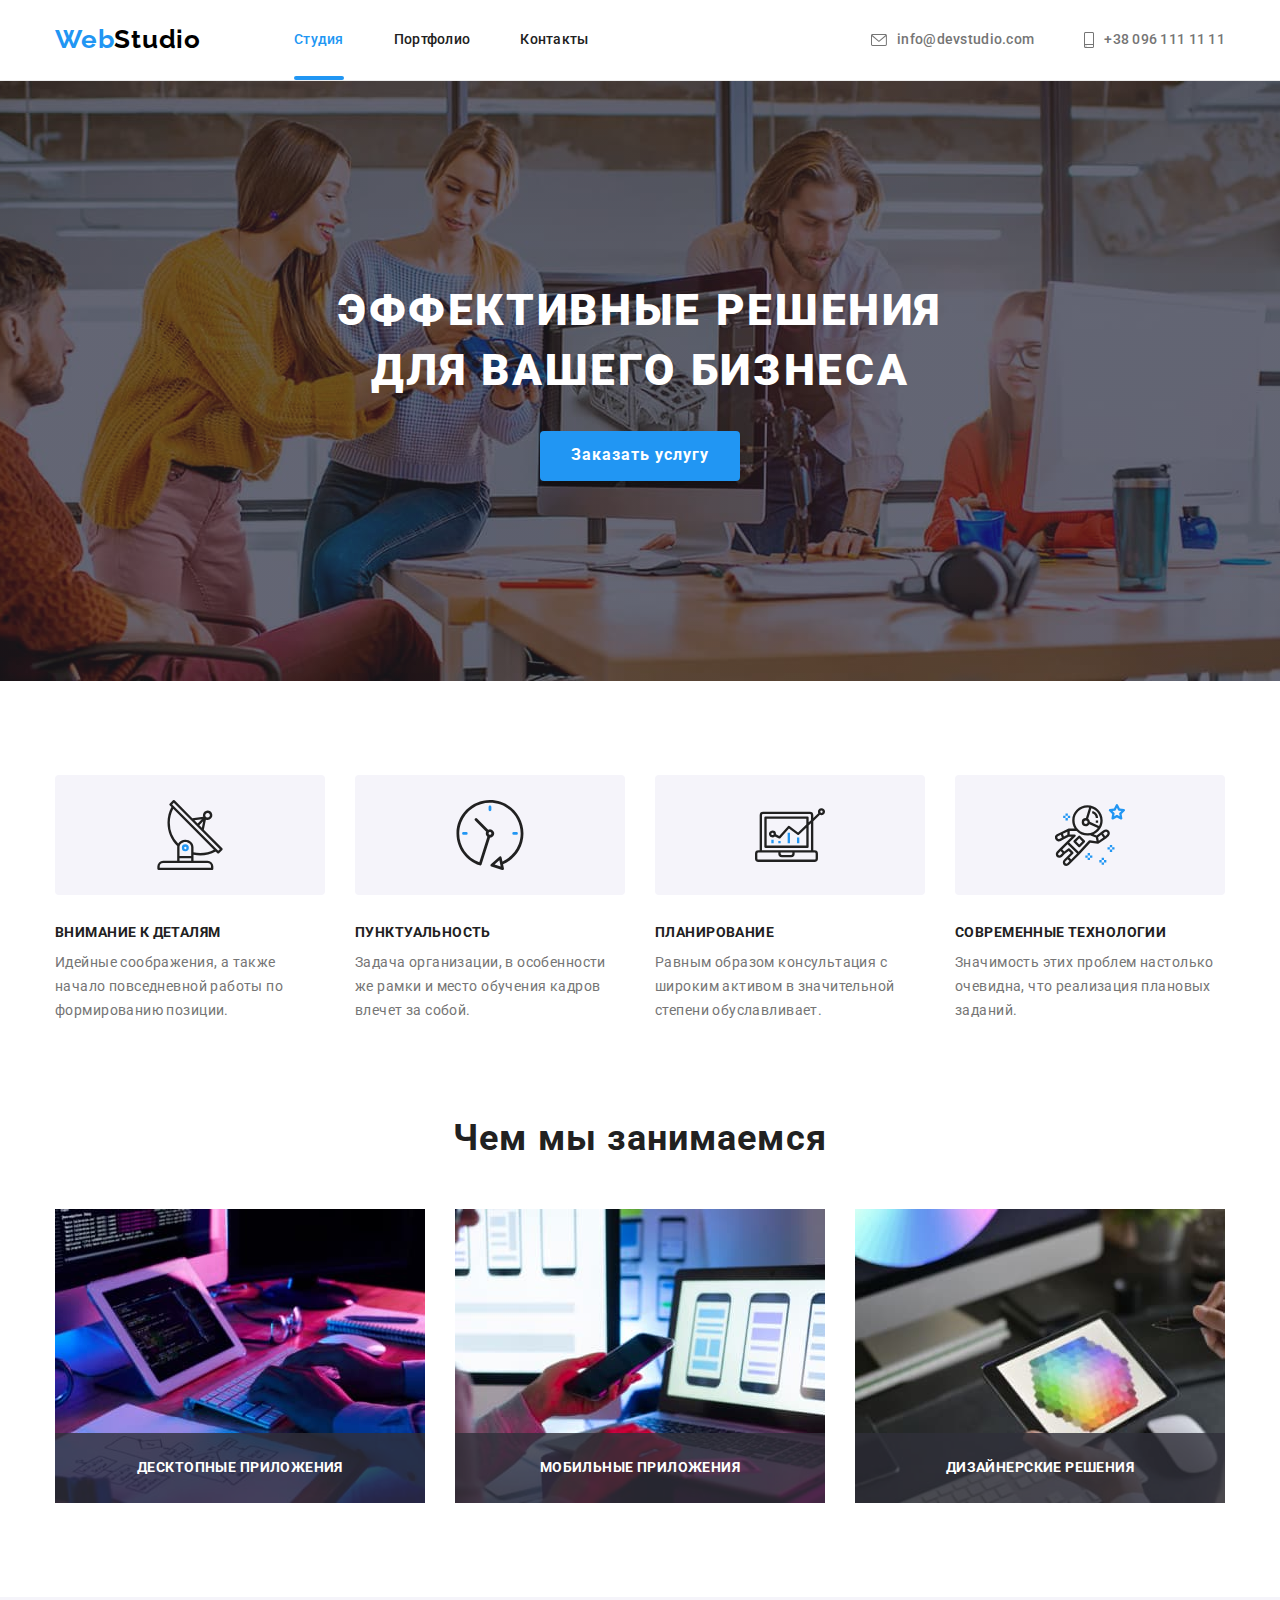
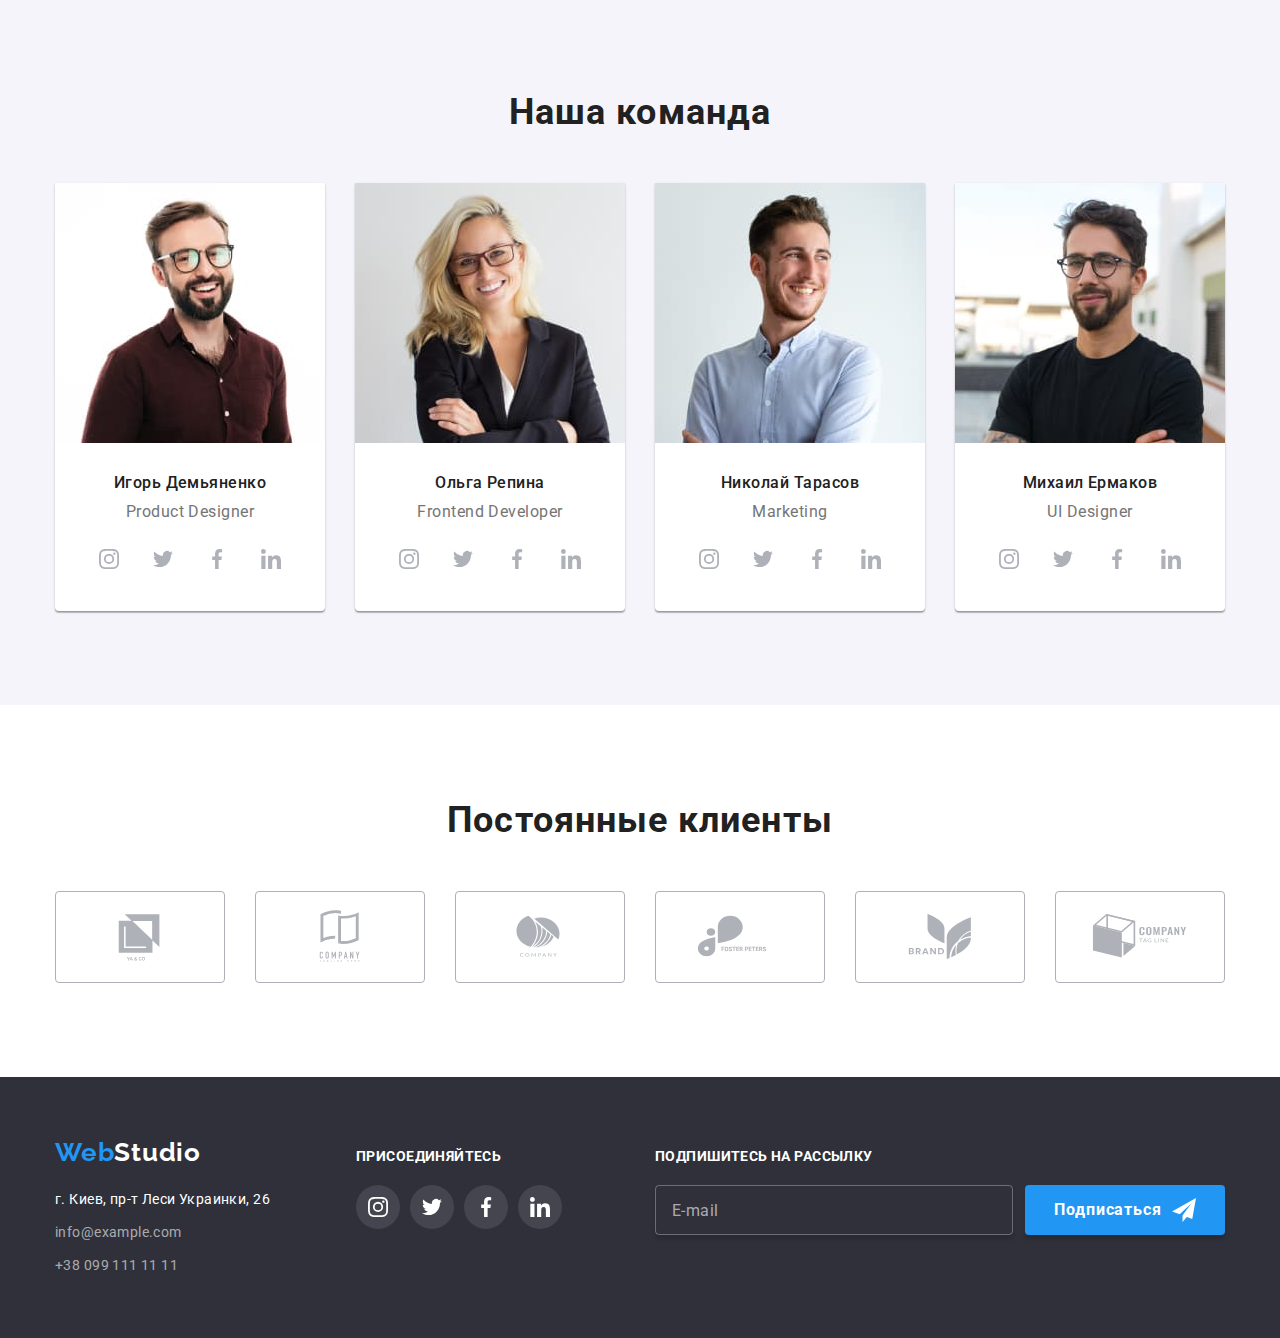
==== index.html @ d158504b "Добавляет стартовые файлы проекта" ====
<!DOCTYPE html>
<html lang="ru">
  <head>
    <meta charset="UTF-8" />
    <meta http-equiv="X-UA-Compatible" content="IE=edge" />
    <meta name="viewport" content="width=device-width, initial-scale=1.0" />
    <title>Web Studio</title>
    <link rel="preconnect" href="https://fonts.googleapis.com" />
    <link rel="preconnect" href="https://fonts.gstatic.com" crossorigin />
    <link
      href="https://fonts.googleapis.com/css2?family=Raleway:wght@700&family=Roboto:wght@400;500;700;900&display=swap"
      rel="stylesheet"
    />
    <link
      rel="stylesheet"
      href="https://cdnjs.cloudflare.com/ajax/libs/modern-normalize/1.1.0/modern-normalize.min.css"
    />
    <link rel="stylesheet" href="./css/main.min.css" />
  </head>

  <body>
    <!-- Шапка страницы -->
    <header class="header">
      <div class="container header__container">
        <a href="" class="logo header__logo"><span class="logo__accent">Web</span>Studio</a>
        <nav>
          <ul class="header__nav list">
            <li class="header__item">
              <a href="" class="header__link link header__link--active">Студия</a>
            </li>
            <li class="header__item">
              <a href="./portfolio.html" class="header__link link">Портфолио</a>
            </li>
            <li class="header__item"><a href="" class="header__link link">Контакты</a></li>
          </ul>
        </nav>

        <ul class="header__contacts list">
          <li class="header__item">
            <a href="mailto:info@devstudio.com" class="header__link header__link--grey link">
              <svg class="header__icon" width="16" height="12">
                <use href="./images/icons.svg#icon-envelope"></use>
              </svg>
              info@devstudio.com
            </a>
          </li>

          <li class="header__item">
            <a href="tel:+380961111111" class="header__link header__link--grey link">
              <svg class="header__icon" width="10" height="16">
                <use href="./images/icons.svg#icon-smartphone"></use>
              </svg>
              +38 096 111 11 11</a
            >
          </li>
        </ul>
      </div>
    </header>
    <!-- Оновное содержимое страницы -->
    <main>
      <!-- Секция герой -->
      <section class="hero">
        <div class="hero__overlay">
          <div class="container">
            <h1 class="hero__title">Эффективные решения для вашего бизнеса</h1>
            <button type="button" class="btn--primary btn" data-modal-open>Заказать услугу</button>
          </div>
        </div>
      </section>
      <!-- Секция "Особенности" -->
      <section class="features section">
        <div class="container">
          <h2 class="visually-hidden">Особенности</h2>
          <ul class="features__list list">
            <li class="features__item">
              <div class="features__thumb">
                <svg class="features__icon" width="70" height="70">
                  <use href="./images/icons.svg#icon-antenna"></use>
                </svg>
              </div>
              <h3 class="features__title">Внимание к деталям</h3>
              <p class="features__text">
                Идейные соображения, а также начало повседневной работы по формированию позиции.
              </p>
            </li>

            <li class="features__item">
              <div class="features__thumb">
                <svg class="features__icon" width="70" height="70">
                  <use href="./images/icons.svg#icon-clock"></use>
                </svg>
              </div>
              <h3 class="features__title">Пунктуальность</h3>
              <p class="features__text">
                Задача организации, в особенности же рамки и место обучения кадров влечет за собой.
              </p>
            </li>

            <li class="features__item">
              <div class="features__thumb">
                <svg class="features__icon" width="70" height="70">
                  <use href="./images/icons.svg#icon-diagram"></use>
                </svg>
              </div>
              <h3 class="features__title">Планирование</h3>
              <p class="features__text">
                Равным образом консультация с широким активом в значительной степени обуславливает.
              </p>
            </li>

            <li class="features__item">
              <div class="features__thumb">
                <svg class="features__icon" width="70" height="70">
                  <use href="./images/icons.svg#icon-astronaut"></use>
                </svg>
              </div>
              <h3 class="features__title">Современные технологии</h3>
              <p class="features__text">
                Значимость этих проблем настолько очевидна, что реализация плановых заданий.
              </p>
            </li>
          </ul>
        </div>
      </section>
      <!-- Секция "Чем мы занимаемся" -->
      <section class="services section">
        <div class="container">
          <h2 class="section-title services__section-title">Чем мы занимаемся</h2>
          <ul class="services__list list">
            <li class="services__item">
              <div class="services__thumb">
                <img
                  src="./images/box-1.jpg"
                  class="picture"
                  alt="Программист разрабатывает десктопное приложение"
                  width="370"
                />
                <div class="services__content">
                  <h3 class="services__name">Десктопные приложения</h3>
                </div>
              </div>
            </li>

            <li class="services__item">
              <div class="services__thumb">
                <img
                  src="./images/box-2.jpg"
                  class="picture"
                  alt="Программист разрабатывает мобильное приложение"
                  width="370"
                />
                <div class="services__content">
                  <h3 class="services__name">Мобильные приложения</h3>
                </div>
              </div>
            </li>

            <li class="services__item">
              <div class="services__thumb">
                <img
                  src="./images/box-3.jpg"
                  class="picture"
                  alt="Дизайнер работает над дизайном приложения"
                  width="370"
                />
                <div class="services__content">
                  <h3 class="services__name">Дизайнерские решения</h3>
                </div>
              </div>
            </li>
          </ul>
        </div>
      </section>
      <!-- Секция "Наша команда" -->
      <section class="section team">
        <div class="container">
          <h2 class="section-title team__section-title">Наша команда</h2>
          <ul class="team__specialists list">
            <li class="team__item">
              <div class="person-card">
                <img
                  src="./images/our-team-img-1.jpg"
                  class="picture"
                  alt="Фотопортрет продукт-дизайнера"
                  width="270"
                />
                <div class="person-card__content">
                  <h3 class="person-card__name">Игорь Демьяненко</h3>
                  <p class="person-card__position" lang="en">Product Designer</p>
                  <ul class="socials list">
                    <li class="socials__item">
                      <a href="" class="socials__link">
                        <svg class="socials__icon" width="20" height="20">
                          <use href="./images/icons.svg#icon-instagram"></use>
                        </svg>
                      </a>
                    </li>

                    <li class="socials__item">
                      <a href="" class="socials__link">
                        <svg class="socials__icon" width="20" height="20">
                          <use href="./images/icons.svg#icon-twitter"></use>
                        </svg>
                      </a>
                    </li>

                    <li class="socials__item">
                      <a href="" class="socials__link">
                        <svg class="socials__icon" width="20" height="20">
                          <use href="./images/icons.svg#icon-facebook"></use>
                        </svg>
                      </a>
                    </li>

                    <li class="socials__item">
                      <a href="" class="socials__link">
                        <svg class="socials__icon" width="20" height="20">
                          <use href="./images/icons.svg#icon-linkedin"></use>
                        </svg>
                      </a>
                    </li>
                  </ul>
                </div>
              </div>
            </li>

            <li class="team__item">
              <div class="person-card">
                <img
                  src="./images/our-team-img-2.jpg"
                  class="picture"
                  alt="Фотопортрет фронтенд-разработчика"
                  width="270"
                />
                <div class="person-card__content">
                  <h3 class="person-card__name">Ольга Репина</h3>
                  <p class="person-card__position" lang="en">Frontend Developer</p>
                  <ul class="socials list">
                    <li class="socials__item">
                      <a href="" class="socials__link">
                        <svg class="socials__icon" width="20" height="20">
                          <use href="./images/icons.svg#icon-instagram"></use>
                        </svg>
                      </a>
                    </li>

                    <li class="socials__item">
                      <a href="" class="socials__link">
                        <svg class="socials__icon" width="20" height="20">
                          <use href="./images/icons.svg#icon-twitter"></use>
                        </svg>
                      </a>
                    </li>

                    <li class="socials__item">
                      <a href="" class="socials__link">
                        <svg class="socials__icon" width="20" height="20">
                          <use href="./images/icons.svg#icon-facebook"></use>
                        </svg>
                      </a>
                    </li>

                    <li class="socials__item">
                      <a href="" class="socials__link">
                        <svg class="socials__icon" width="20" height="20">
                          <use href="./images/icons.svg#icon-linkedin"></use>
                        </svg>
                      </a>
                    </li>
                  </ul>
                </div>
              </div>
            </li>

            <li class="team__item">
              <div class="person-card">
                <img
                  src="./images/our-team-img-3.jpg"
                  class="picture"
                  alt="Фотопортрет маркетолога"
                  width="270"
                />
                <div class="person-card__content">
                  <h3 class="person-card__name">Николай Тарасов</h3>
                  <p class="person-card__position" lang="en">Marketing</p>
                  <ul class="socials list">
                    <li class="socials__item">
                      <a href="" class="socials__link">
                        <svg class="socials__icon" width="20" height="20">
                          <use href="./images/icons.svg#icon-instagram"></use>
                        </svg>
                      </a>
                    </li>

                    <li class="socials__item">
                      <a href="" class="socials__link">
                        <svg class="socials__icon" width="20" height="20">
                          <use href="./images/icons.svg#icon-twitter"></use>
                        </svg>
                      </a>
                    </li>

                    <li class="socials__item">
                      <a href="" class="socials__link">
                        <svg class="socials__icon" width="20" height="20">
                          <use href="./images/icons.svg#icon-facebook"></use>
                        </svg>
                      </a>
                    </li>

                    <li class="socials__item">
                      <a href="" class="socials__link">
                        <svg class="socials__icon" width="20" height="20">
                          <use href="./images/icons.svg#icon-linkedin"></use>
                        </svg>
                      </a>
                    </li>
                  </ul>
                </div>
              </div>
            </li>

            <li class="team__item">
              <div class="person-card">
                <img
                  src="./images/our-team-img-4.jpg"
                  class="picture"
                  alt="Фотопортрет разработчика пользовательских интерфейсов"
                  width="270"
                />
                <div class="person-card__content">
                  <h3 class="person-card__name">Михаил Ермаков</h3>
                  <p class="person-card__position" lang="en">UI Designer</p>
                  <ul class="socials list">
                    <li class="socials__item">
                      <a href="" class="socials__link">
                        <svg class="socials__icon" width="20" height="20">
                          <use href="./images/icons.svg#icon-instagram"></use>
                        </svg>
                      </a>
                    </li>

                    <li class="socials__item">
                      <a href="" class="socials__link">
                        <svg class="socials__icon" width="20" height="20">
                          <use href="./images/icons.svg#icon-twitter"></use>
                        </svg>
                      </a>
                    </li>

                    <li class="socials__item">
                      <a href="" class="socials__link">
                        <svg class="socials__icon" width="20" height="20">
                          <use href="./images/icons.svg#icon-facebook"></use>
                        </svg>
                      </a>
                    </li>

                    <li class="socials__item">
                      <a href="" class="socials__link">
                        <svg class="socials__icon" width="20" height="20">
                          <use href="./images/icons.svg#icon-linkedin"></use>
                        </svg>
                      </a>
                    </li>
                  </ul>
                </div>
              </div>
            </li>
          </ul>
        </div>
      </section>

      <!-- Секция "Постоянные клиенты" -->

      <section class="clients section">
        <div class="container">
          <h2 class="section-title clients__section-title">Постоянные клиенты</h2>
          <ul class="companies list">
            <li class="companies__item">
              <a href="" class="companies__link">
                <svg class="companies__icon" width="106" height="60">
                  <use href="./images/icons.svg#icon-client-1"></use>
                </svg>
              </a>
            </li>

            <li class="companies__item">
              <a href="" class="companies__link">
                <svg class="companies__icon" width="106" height="60">
                  <use href="./images/icons.svg#icon-client-2"></use>
                </svg>
              </a>
            </li>

            <li class="companies__item">
              <a href="" class="companies__link">
                <svg class="companies__icon" width="106" height="60">
                  <use href="./images/icons.svg#icon-client-3"></use>
                </svg>
              </a>
            </li>
            <li class="companies__item">
              <a href="" class="companies__link">
                <svg class="companies__icon" width="106" height="60">
                  <use href="./images/icons.svg#icon-client-4"></use>
                </svg>
              </a>
            </li>

            <li class="companies__item">
              <a href="" class="companies__link">
                <svg class="companies__icon" width="106" height="60">
                  <use href="./images/icons.svg#icon-client-5"></use>
                </svg>
              </a>
            </li>

            <li class="companies__item">
              <a href="" class="companies__link">
                <svg class="companies__icon" width="106" height="60">
                  <use href="./images/icons.svg#icon-client-6"></use>
                </svg>
              </a>
            </li>
          </ul>
        </div>
      </section>
    </main>
    <!-- Подвал страницы -->
    <footer class="footer">
      <div class="container footer__container">
        <div class="footer__contacts-container">
          <a href="" class="logo logo--inverse"><span class="logo__accent">Web</span>Studio</a>
          <address>
            <ul class="footer__contacts list">
              <li class="footer__item">
                <a
                  href="https://goo.gl/maps/NKPXv1XHCRWK6e3b6"
                  class="footer__link footer__link--white link"
                  target="_blank"
                  >г. Киев, пр-т Леси Украинки, 26
                </a>
              </li>

              <li class="footer__item">
                <a href="mailto:info@example.com" class="footer__link link">info@example.com</a>
              </li>

              <li class="footer__item">
                <a href="tel:+380991111111" class="footer__link link">+38 099 111 11 11</a>
              </li>
            </ul>
          </address>
        </div>
        <div class="footer__socials-container">
          <p class="appeal footer__appeal">Присоединяйтесь</p>
          <ul class="socials list">
            <li class="socials__item">
              <a href="" class="socials__link socials__link--inverse">
                <svg class="socials__icon" width="20" height="20">
                  <use href="./images/icons.svg#icon-instagram"></use>
                </svg>
              </a>
            </li>

            <li class="socials__item">
              <a href="" class="socials__link socials__link--inverse">
                <svg class="socials__icon" width="20" height="20">
                  <use href="./images/icons.svg#icon-twitter"></use>
                </svg>
              </a>
            </li>

            <li class="socials__item">
              <a href="" class="socials__link socials__link--inverse">
                <svg class="socials__icon" width="20" height="20">
                  <use href="./images/icons.svg#icon-facebook"></use>
                </svg>
              </a>
            </li>

            <li class="socials__item">
              <a href="" class="socials__link socials__link--inverse">
                <svg class="socials__icon" width="20" height="20">
                  <use href="./images/icons.svg#icon-linkedin"></use>
                </svg>
              </a>
            </li>
          </ul>
        </div>
        <div class="footer__subscription-container">
          <p class="appeal footer__appeal">Подпишитесь на рассылку</p>
          <form autocomplete="off" class="subscription">
            <input type="email" class="subscription__input" placeholder="E-mail" />
            <button type="submit" class="btn btn--primary btn--has-icon">
              Подписаться
              <svg class="btn__icon btn__icon--append" width="24" height="24">
                <use href="./images/uncompressed-icons.svg#icon-send"></use>
              </svg>
            </button>
          </form>
        </div>
      </div>
    </footer>
    <!-- МОДАЛЬНОЕ ОКНО -->
    <div class="backdrop backdrop--is-hidden" data-modal>
      <div class="modal">
        <button class="close-btn modal__close-btn" type="button" data-modal-close>
          <svg class="close-btn__icon" width="18" height="18">
            <use href="./images/icons.svg#icon-close"></use>
          </svg>
        </button>
        <strong class="modal__title">Оставьте свои данные, мы вам перезвоним</strong>
        <form class="modal__form" autocomplete="off">
          <div class="input-field">
            <label for="user-name" class="input-field__label">Имя</label>
            <div class="input-field__overlay">
              <input type="text" name="user-name" id="user-name" class="input-field__input" />
              <svg class="input-field__icon" width="18" height="18">
                <use href="./images/uncompressed-icons.svg#icon-person"></use>
              </svg>
            </div>
          </div>
          <div class="input-field">
            <label for="user-phone-number" class="input-field__label">Телефон</label>
            <div class="input-field__overlay">
              <input
                type="tel"
                name="user-phone-number"
                id="user-phone-number"
                class="input-field__input"
              />
              <svg class="input-field__icon" width="18" height="18">
                <use href="./images/uncompressed-icons.svg#icon-phone"></use>
              </svg>
            </div>
          </div>
          <div class="input-field">
            <label for="user-email" class="input-field__label">Почта</label>
            <div class="input-field__overlay">
              <input name="user-email" type="email" id="user-email" class="input-field__input" />
              <svg class="input-field__icon" width="18" height="18">
                <use href="./images/uncompressed-icons.svg#icon-email"></use>
              </svg>
            </div>
          </div>
          <div class="input-field">
            <label for="user-comment" class="input-field__label">Коментарий</label>
            <textarea
              name="user-comment"
              id="user-comment"
              class="input-field__input input-field__input--comment"
              placeholder="Введите текст"
            ></textarea>
          </div>
          <label class="agreement modal__agreement">
            <input name="agreement" type="checkbox" class="agreement__checkbox visually-hidden" />
            <span class="agreement__icon"></span>
            <span class="agreement__label"
              >Соглашаюсь с рассылкой и принимаю
              <a href="" class="agreement__link">Условия договора</a></span
            >
          </label>
          <button type="submit" class="btn btn--primary">Отправить</button>
        </form>
      </div>
    </div>
    <script src="./js/modal.js"></script>
  </body>
</html>
---- css/main.min.css ----
:root{--primary-font: 'Roboto', sans-serif;--primary-text-color: #757575;--secondary-text-color: #212121;--input-text-color: rgba(117, 117, 117, 0.5);--accent-color: #2196f3;--bg-color: #ffffff;--section-item-gap: 30px;--timing-function: cubic-bezier(0.4, 0, 0.2, 1)}.visually-hidden{position:absolute;width:1px;height:1px;margin:-1px;border:0;padding:0;white-space:nowrap;-webkit-clip-path:inset(100%);clip-path:inset(100%);clip:rect(0 0 0 0);overflow:hidden}body{color:var(--primary-text-color);background-color:var(--bg-color);font-family:var(--primary-font)}button{font-family:inherit;cursor:pointer;border:none}.section{padding-top:94px;padding-bottom:94px}.link{text-decoration:none}.list{list-style:none;padding:0;margin:0}input:focus,textarea:focus{outline:none}h1,h2,h3,h4,h5,h6,p{margin:0}.container{width:1200px;padding-left:15px;padding-right:15px;margin:0 auto}.picture{display:block;max-width:100%}.logo{color:#000000;font-family:'Raleway', sans-serif;font-weight:700;font-size:26px;text-decoration:none;line-height:1.2;letter-spacing:0.03em}.logo__accent{color:var(--accent-color)}.logo--inverse{color:#ffffff}.btn{min-width:200px;height:50px;border-radius:4px;font-weight:700;font-size:16px;line-height:1.9;letter-spacing:0.06em;-webkit-box-shadow:0px 4px 4px rgba(0,0,0,0.15);box-shadow:0px 4px 4px rgba(0,0,0,0.15);-webkit-transition:background-color 250ms var(--timing-function);transition:background-color 250ms var(--timing-function)}.btn__icon{fill:currentColor}.btn__icon--append{margin-left:10px}.btn--primary{color:#ffffff;background-color:var(--accent-color)}.btn--has-icon{display:-webkit-box;display:-ms-flexbox;display:flex;-webkit-box-pack:center;-ms-flex-pack:center;justify-content:center;-webkit-box-align:center;-ms-flex-align:center;align-items:center}.btn--primary:hover,.btn--primary:focus{background-color:#188ce8}.close-btn{display:-webkit-box;display:-ms-flexbox;display:flex;-webkit-box-pack:center;-ms-flex-pack:center;justify-content:center;-webkit-box-align:center;-ms-flex-align:center;align-items:center;width:30px;height:30px;color:#000000;background-color:var(--bg-color);border:1px solid rgba(0,0,0,0.1);border-radius:50%}.close-btn__icon{fill:currentColor;-webkit-transition:fill 250ms var(--timing-function);transition:fill 250ms var(--timing-function)}.close-btn:hover .close-btn__icon,.close-btn:focus .close-btn__icon{fill:var(--accent-color)}.section-title{color:var(--secondary-text-color);font-weight:700;font-size:36px;line-height:1.17;letter-spacing:0.03em;text-align:center}.person-card{-ms-flex-preferred-size:calc((100% - 3 * var(--section-item-gap)) / 4);flex-basis:calc((100% - 3 * var(--section-item-gap)) / 4);background-color:var(--bg-color);border-radius:0 0 4px 4px;-webkit-box-shadow:0px 1px 3px rgba(0,0,0,0.12),0px 1px 1px rgba(0,0,0,0.14),0px 2px 1px rgba(0,0,0,0.2);box-shadow:0px 1px 3px rgba(0,0,0,0.12),0px 1px 1px rgba(0,0,0,0.14),0px 2px 1px rgba(0,0,0,0.2)}.person-card__content{padding-top:30px;padding-bottom:30px}.person-card__name{margin-bottom:10px;color:var(--secondary-text-color);font-weight:500;font-size:16px;line-height:1.19;text-align:center;letter-spacing:0.03em}.person-card__position{margin-bottom:16px;font-size:16px;line-height:1.19;text-align:center;letter-spacing:0.03em}.socials{display:-webkit-box;display:-ms-flexbox;display:flex;-webkit-box-pack:center;-ms-flex-pack:center;justify-content:center}.socials__item:not(:first-child){margin-left:10px}.socials__link{display:-webkit-inline-box;display:-ms-inline-flexbox;display:inline-flex;-webkit-box-pack:center;-ms-flex-pack:center;justify-content:center;-webkit-box-align:center;-ms-flex-align:center;align-items:center;width:44px;height:44px;background-color:transparent;color:#afb1b8;border-radius:50%;-webkit-transition:background-color 250ms var(--timing-function);transition:background-color 250ms var(--timing-function)}.socials__icon{fill:currentColor;-webkit-transition:fill 250ms var(--timing-function);transition:fill 250ms var(--timing-function)}.socials__link--inverse{color:#ffffff;background-color:rgba(255,255,255,0.1)}.socials__link:hover,.socials__link:focus{background-color:var(--accent-color)}.socials__link:hover .socials__icon,.socials__link:focus .socials__icon{fill:#ffffff}.companies{display:-webkit-box;display:-ms-flexbox;display:flex}.companies__item:not(:first-child){margin-left:var(--section-item-gap)}.companies__link{display:-webkit-inline-box;display:-ms-inline-flexbox;display:inline-flex;-webkit-box-pack:center;-ms-flex-pack:center;justify-content:center;-webkit-box-align:center;-ms-flex-align:center;align-items:center;width:170px;height:92px;color:#afb1b8;border:1px solid #afb1b8;border-radius:4px;-webkit-transition:border-color 250ms var(--timing-function);transition:border-color 250ms var(--timing-function)}.companies__icon{width:106px;height:60px;fill:currentColor;-webkit-transition:fill 250ms var(--timing-function);transition:fill 250ms var(--timing-function)}.companies__link:hover,.companies__link:focus{border-color:var(--accent-color)}.companies__link:hover .companies__icon,.companies__link:focus .companies__icon{fill:var(--accent-color)}.appeal{color:#ffffff;font-weight:700;font-size:14px;line-height:1.14;letter-spacing:0.03em;text-transform:uppercase}.subscription{display:-webkit-box;display:-ms-flexbox;display:flex;-webkit-box-align:center;-ms-flex-align:center;align-items:center}.subscription__input{padding:0 0 0 16px;margin-right:12px;width:358px;height:50px;background-color:inherit;font-size:16px;line-height:1.25;letter-spacing:0.03em;color:rgba(255,255,255,0.6);border-radius:4px;border:1px solid rgba(255,255,255,0.3);-webkit-box-shadow:0px 4px 4px rgba(0,0,0,0.15);box-shadow:0px 4px 4px rgba(0,0,0,0.15);-webkit-transition:border 250ms var(--timing-function);transition:border 250ms var(--timing-function)}.subscription__input::-webkit-input-placeholder{font-size:16px;line-height:1.25;letter-spacing:0.03em;color:rgba(255,255,255,0.6)}.subscription__input:-ms-input-placeholder{font-size:16px;line-height:1.25;letter-spacing:0.03em;color:rgba(255,255,255,0.6)}.subscription__input::-ms-input-placeholder{font-size:16px;line-height:1.25;letter-spacing:0.03em;color:rgba(255,255,255,0.6)}.subscription__input::placeholder{font-size:16px;line-height:1.25;letter-spacing:0.03em;color:rgba(255,255,255,0.6)}.subscription__input:focus{border:1px solid var(--accent-color)}.card-set{display:-webkit-box;display:-ms-flexbox;display:flex;-ms-flex-wrap:wrap;flex-wrap:wrap}.card-set__item{-ms-flex-preferred-size:calc(100% / 3 - var(--section-item-gap));flex-basis:calc(100% / 3 - var(--section-item-gap));margin-top:var(--section-item-gap);margin-left:var(--section-item-gap);background-color:var(--bg-color)}.input-field:not(:first-child){margin-top:10px}.input-field__input{display:block;padding-top:11px;padding-bottom:11px;padding-left:42px;margin-top:4px;width:100%;height:40px;font-size:12px;line-height:1.17;letter-spacing:0.01em;color:var(--input-text-color);border:1px solid rgba(33,33,33,0.2);border-radius:4px;-webkit-transition:border 250ms var(--timing-function);transition:border 250ms var(--timing-function)}.input-field__input:focus{border:1px solid var(--accent-color)}.input-field__label{display:block;font-size:12px;line-height:1.17;letter-spacing:0.01em;text-align:left}.input-field__overlay{position:relative}.input-field__icon{position:absolute;top:50%;left:0;-webkit-transform:translate(12px, -50%);transform:translate(12px, -50%);fill:#000000;-webkit-transition:fill 250ms var(--timing-function);transition:fill 250ms var(--timing-function)}.input-field__input:focus+.input-field__icon{fill:var(--accent-color)}.input-field__input--comment{padding:12px 16px;height:120px;resize:none}.input-field__input--comment::-webkit-input-placeholder{font-size:12px;line-height:1.17;letter-spacing:0.01em;color:var(--input-text-color)}.input-field__input--comment:-ms-input-placeholder{font-size:12px;line-height:1.17;letter-spacing:0.01em;color:var(--input-text-color)}.input-field__input--comment::-ms-input-placeholder{font-size:12px;line-height:1.17;letter-spacing:0.01em;color:var(--input-text-color)}.input-field__input--comment::placeholder{font-size:12px;line-height:1.17;letter-spacing:0.01em;color:var(--input-text-color)}.agreement{display:-webkit-box;display:-ms-flexbox;display:flex;-webkit-box-pack:center;-ms-flex-pack:center;justify-content:center;-webkit-box-align:center;-ms-flex-align:center;align-items:center}.agreement__label{margin-left:7px;font-size:14px;line-height:1.71;letter-spacing:0.03em}.agreement__link{color:var(--accent-color)}.agreement__icon{display:inline-block;margin-left:7px;width:16px;height:15px;background-color:var(--bg-color);border:1px solid #000000;border-radius:2px}.agreement__checkbox:checked+.agreement__icon{background-image:url("../images/check.svg");background-color:var(--accent-color);border:1px solid var(--accent-color);background-size:contain;background-repeat:no-repeat;background-position:center}.header{border-bottom:1px solid #ececec}.header__container{display:-webkit-box;display:-ms-flexbox;display:flex;-webkit-box-align:center;-ms-flex-align:center;align-items:center}.header__logo{padding-top:24px;padding-bottom:24px}.header__nav{display:-webkit-box;display:-ms-flexbox;display:flex;margin-left:93px}.header__item:not(:first-child){margin-left:50px}.header__link{position:relative;display:-webkit-inline-box;display:-ms-inline-flexbox;display:inline-flex;-webkit-box-align:center;-ms-flex-align:center;align-items:center;padding-top:32px;padding-bottom:32px;color:var(--secondary-text-color);font-weight:500;font-size:14px;line-height:1.14;letter-spacing:0.02em;-webkit-transition:color 250ms var(--timing-function);transition:color 250ms var(--timing-function)}.header__link:hover,.header__link:focus,.header__link--active{color:var(--accent-color)}.header__link--grey{color:var(--primary-text-color)}.header__link--active::after{content:'';position:absolute;left:0;bottom:0;display:block;width:100%;height:4px;background-color:var(--accent-color);border-radius:2px}.header__contacts{display:-webkit-box;display:-ms-flexbox;display:flex;margin-left:auto}.header__icon{fill:currentColor;margin-right:10px}.header__link:hover .header__icon,.header__link:focus .header__icon{fill:var(--accent-color)}.hero{text-align:center}.hero__overlay{padding:200px 0;margin:0 auto;max-width:1600px;height:600px;background-color:#2f303a;background-image:-webkit-gradient(linear, left top, right top, from(rgba(47,48,58,0.4)), to(rgba(47,48,58,0.4))),url(../images/hero-bg-image.jpg);background-image:linear-gradient(to right, rgba(47,48,58,0.4), rgba(47,48,58,0.4)),url(../images/hero-bg-image.jpg);background-repeat:no-repeat;background-size:cover;background-position:center}.hero__title{margin:0 auto 30px auto;max-width:696px;color:#ffffff;font-weight:900;font-size:44px;line-height:1.36;letter-spacing:0.06em;text-transform:uppercase}.features__list{display:-webkit-box;display:-ms-flexbox;display:flex}.features__item{-ms-flex-preferred-size:calc((100% - 3 * var(--section-item-gap)) / 4);flex-basis:calc((100% - 3 * var(--section-item-gap)) / 4)}.features__item:not(:first-child){margin-left:var(--section-item-gap)}.features__thumb{display:-webkit-box;display:-ms-flexbox;display:flex;-webkit-box-pack:center;-ms-flex-pack:center;justify-content:center;-webkit-box-align:center;-ms-flex-align:center;align-items:center;height:120px;background-color:#f5f4fa;border-radius:4px}.features__title{margin-top:var(--section-item-gap);color:var(--secondary-text-color);font-weight:700;font-size:14px;line-height:1.14;letter-spacing:0.03em;text-transform:uppercase}.features__text{margin-top:10px;font-size:14px;line-height:1.71;letter-spacing:0.03em}.services{padding-top:0px}.services__section-title{margin-bottom:50px}.services__list{display:-webkit-box;display:-ms-flexbox;display:flex}.services__item{-ms-flex-preferred-size:calc((100% - 2 * var(--section-item-gap)) / 3);flex-basis:calc((100% - 2 * var(--section-item-gap)) / 3)}.services__item:not(:first-child){margin-left:var(--section-item-gap)}.services__thumb{position:relative}.services__content{position:absolute;left:0;bottom:0;width:100%;padding-top:27px;padding-bottom:27px;background-color:rgba(47,48,58,0.8)}.services__name{color:#ffffff;font-weight:700;font-size:14px;line-height:1.14;letter-spacing:0.03em;text-transform:uppercase;text-align:center}.team{background-color:#f5f4fa}.team__section-title{margin-bottom:50px}.team__specialists{display:-webkit-box;display:-ms-flexbox;display:flex;-webkit-box-align:center;-ms-flex-align:center;align-items:center}.team__item:not(:first-child){margin-left:var(--section-item-gap)}.clients__section-title{margin-bottom:50px}.footer{padding-top:60px;padding-bottom:60px;background-color:#2f303a}.footer__container{display:-webkit-box;display:-ms-flexbox;display:flex;-webkit-box-align:baseline;-ms-flex-align:baseline;align-items:baseline}.footer__appeal{margin-bottom:20px}.footer__contacts-container{min-width:231px}.footer__contacts{margin-top:20px}.footer__item:not(:first-child){margin-top:9px}.footer__link{color:rgba(255,255,255,0.6);font-style:normal;font-size:14px;font-weight:400;line-height:1.71;letter-spacing:0.03em;-webkit-transition:color 250ms var(--timing-function);transition:color 250ms var(--timing-function)}.footer__link--white{color:#ffffff}.footer__link:hover,.footer__link:focus{color:var(--accent-color)}.footer__socials-container{margin-left:70px}.footer__subscription-container{margin-left:93px}.portfolio__filters{display:-webkit-box;display:-ms-flexbox;display:flex;-webkit-box-pack:center;-ms-flex-pack:center;justify-content:center;margin-bottom:50px}.portfolio__item:not(:first-child){margin-left:8px}.portfolio__filter{padding:6px 22px;color:var(--secondary-text-color);background-color:#f5f4fa;font-weight:500;font-size:16px;line-height:1.63;letter-spacing:0.03em;border-radius:4px;-webkit-transition:color 250ms var(--timing-function),background-color 250ms var(--timing-function),-webkit-box-shadow 250ms var(--timing-function);transition:color 250ms var(--timing-function),background-color 250ms var(--timing-function),-webkit-box-shadow 250ms var(--timing-function);transition:color 250ms var(--timing-function),box-shadow 250ms var(--timing-function),background-color 250ms var(--timing-function);transition:color 250ms var(--timing-function),box-shadow 250ms var(--timing-function),background-color 250ms var(--timing-function),-webkit-box-shadow 250ms var(--timing-function)}.portfolio__filter--active,.portfolio__filter:hover,.portfolio__filter:focus{color:#ffffff;background-color:var(--accent-color);-webkit-box-shadow:0px 3px 1px rgba(0,0,0,0.1),0px 1px 2px rgba(0,0,0,0.08),0px 2px 2px rgba(0,0,0,0.12);box-shadow:0px 3px 1px rgba(0,0,0,0.1),0px 1px 2px rgba(0,0,0,0.08),0px 2px 2px rgba(0,0,0,0.12)}.portfolio__card-set{margin-top:calc(-1 * var(--section-item-gap));margin-left:calc(-1 * var(--section-item-gap))}.card{display:block;text-decoration:none;-webkit-transition:-webkit-box-shadow 250ms var(--timing-function);transition:-webkit-box-shadow 250ms var(--timing-function);transition:box-shadow 250ms var(--timing-function);transition:box-shadow 250ms var(--timing-function), -webkit-box-shadow 250ms var(--timing-function)}.card:hover,.card:focus{-webkit-box-shadow:0px 1px 1px rgba(0,0,0,0.12),0px 4px 4px rgba(0,0,0,0.06),1px 4px 6px rgba(0,0,0,0.16);box-shadow:0px 1px 1px rgba(0,0,0,0.12),0px 4px 4px rgba(0,0,0,0.06),1px 4px 6px rgba(0,0,0,0.16)}.card__thumb{position:relative;overflow:hidden}.card__overlay{position:absolute;left:0;bottom:0;-webkit-transform:translateY(100%);transform:translateY(100%);padding:63px 24px;width:100%;height:100%;background-color:rgba(33,150,243,0.9);-webkit-transition:-webkit-transform 250ms var(--timing-function);transition:-webkit-transform 250ms var(--timing-function);transition:transform 250ms var(--timing-function);transition:transform 250ms var(--timing-function), -webkit-transform 250ms var(--timing-function)}.card:hover .card__overlay,.card:focus .card__overlay{-webkit-transform:translateY(0);transform:translateY(0)}.card__text{color:#ffffff;font-size:18px;line-height:1.56;letter-spacing:0.03em}.card__content{padding:20px 24px;border-width:0 1px 1px;border-style:solid;border-color:#eeeeee}.card__name{color:var(--secondary-text-color);font-weight:700;font-size:18px;line-height:2;letter-spacing:0.06em}.card__type{margin-top:4px;color:var(--primary-text-color);font-size:16px;line-height:1.87;letter-spacing:0.03em}.backdrop{position:fixed;left:0;top:0;width:100%;height:100%;opacity:1;background-color:rgba(0,0,0,0.2);-webkit-transition:opacity 250ms var(--timing-function);transition:opacity 250ms var(--timing-function)}.backdrop--is-hidden{opacity:0;pointer-events:none}.backdrop--is-hidden .modal{-webkit-transform:translate(-50%, -50%) scale(1.1);transform:translate(-50%, -50%) scale(1.1)}.modal{position:absolute;left:50%;top:50%;-webkit-transform:translate(-50%, -50%) scale(1);transform:translate(-50%, -50%) scale(1);padding:40px;width:528px;height:581px;background-color:var(--bg-color);border-radius:4px;-webkit-box-shadow:0px 1px 3px rgba(0,0,0,0.12),0px 1px 1px rgba(0,0,0,0.14),0px 2px 1px rgba(0,0,0,0.2);box-shadow:0px 1px 3px rgba(0,0,0,0.12),0px 1px 1px rgba(0,0,0,0.14),0px 2px 1px rgba(0,0,0,0.2);-webkit-transition:-webkit-transform 250ms var(--timing-function);transition:-webkit-transform 250ms var(--timing-function);transition:transform 250ms var(--timing-function);transition:transform 250ms var(--timing-function), -webkit-transform 250ms var(--timing-function)}.modal__close-btn{position:absolute;right:8px;top:8px}.modal__title{color:var(--secondary-text-color);font-weight:700;font-size:20px;line-height:1.15;letter-spacing:0.03em}.modal__form{margin-top:12px;text-align:center}.modal__agreement{margin-top:20px;margin-bottom:30px}
/*# sourceMappingURL=main.min.css.map */
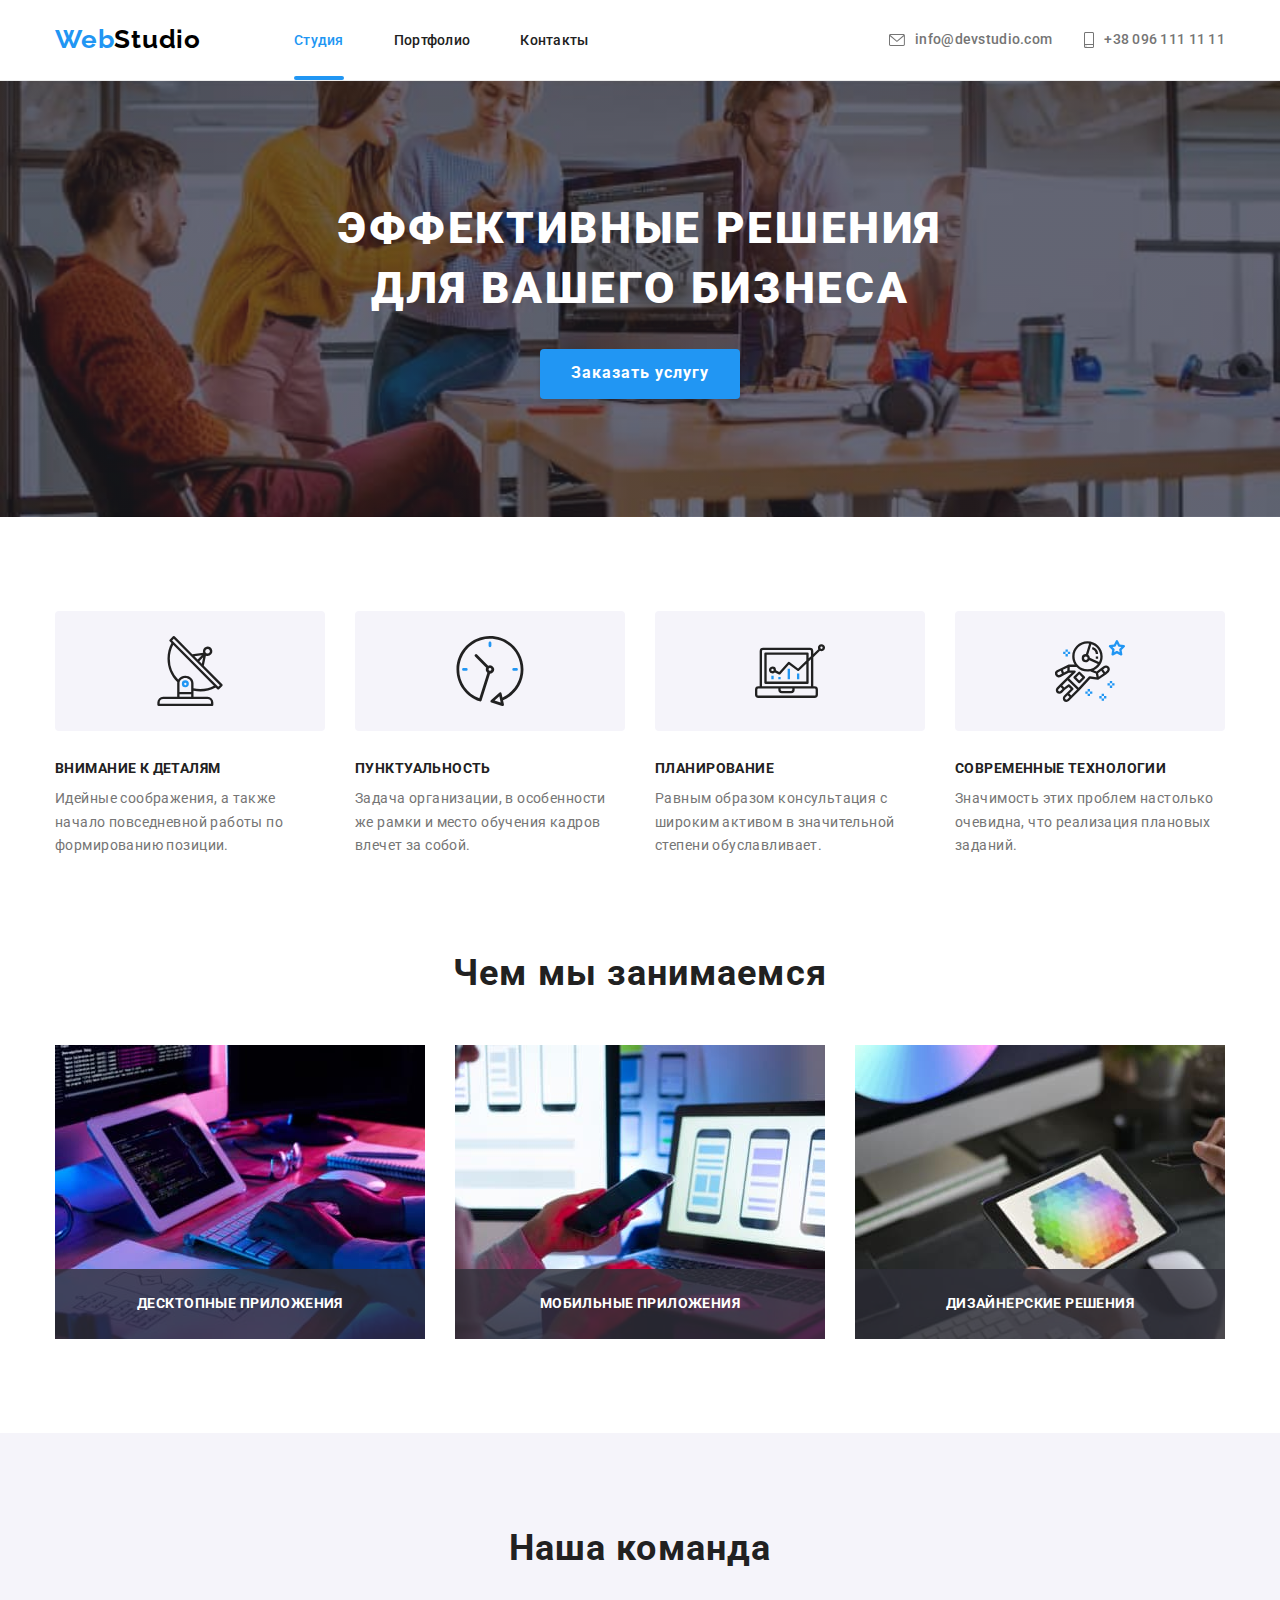
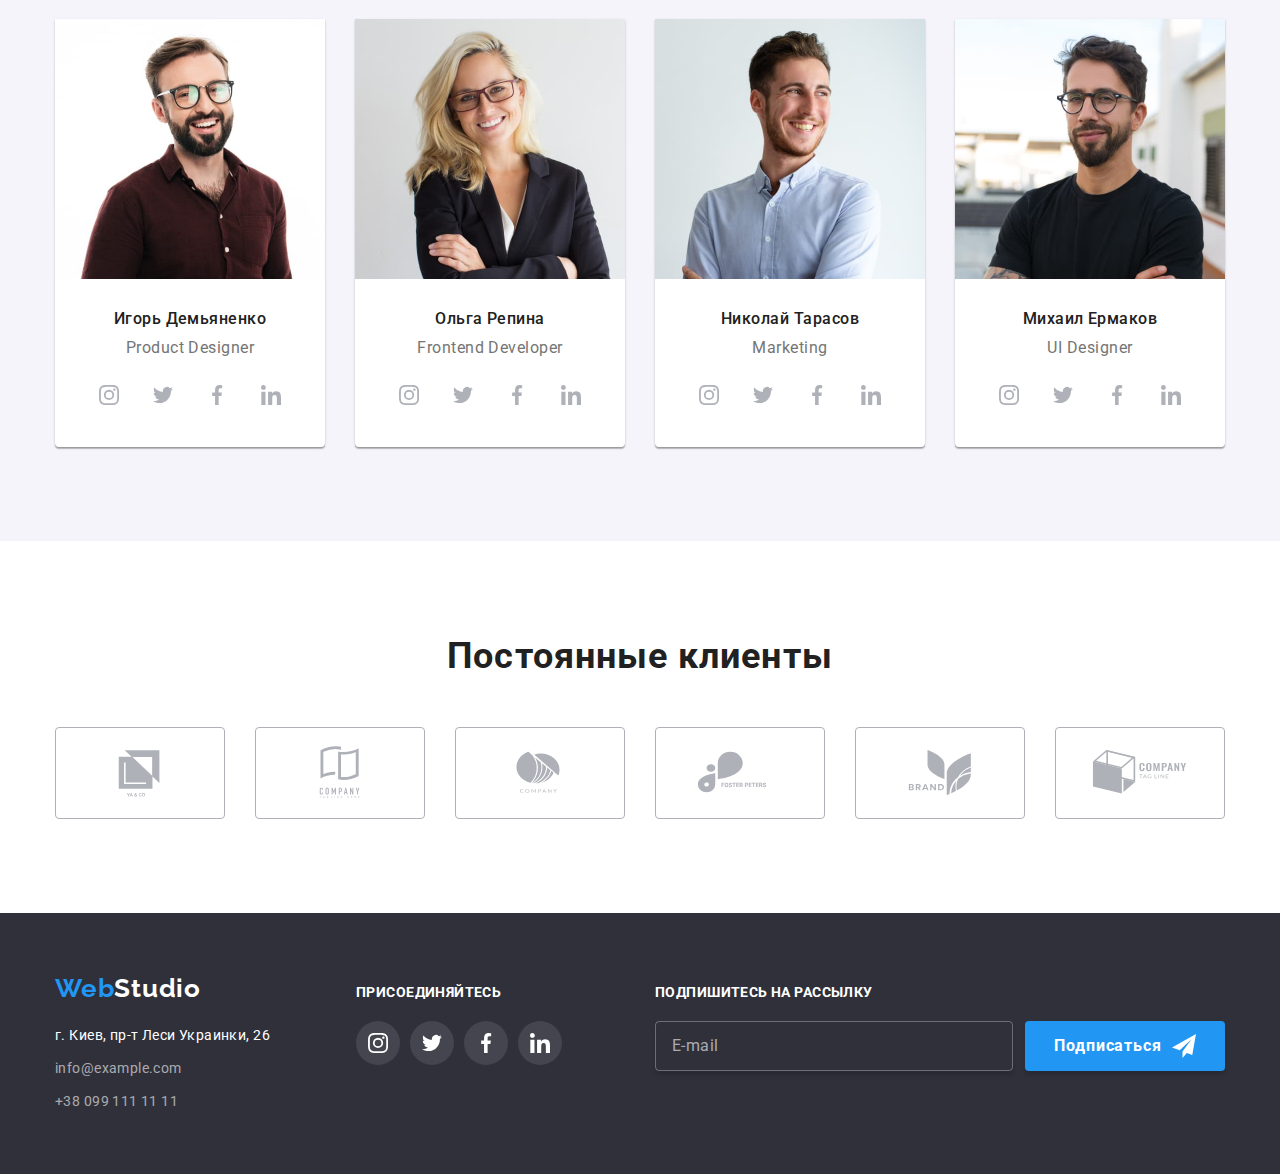
==== commit 39fc95df: "Адаптирует страницы под мобильный телефон и планшет" ====
--- a/index.html
+++ b/index.html
@@ -24,21 +24,33 @@
       <div class="container header__container">
         <a href="" class="logo header__logo"><span class="logo__accent">Web</span>Studio</a>
         <nav>
-          <ul class="header__nav list">
-            <li class="header__item">
-              <a href="" class="header__link link header__link--active">Студия</a>
-            </li>
-            <li class="header__item">
-              <a href="./portfolio.html" class="header__link link">Портфолио</a>
-            </li>
-            <li class="header__item"><a href="" class="header__link link">Контакты</a></li>
+          <ul class="header__nav nav nav--type--row list">
+            <li class="nav__item nav__item--indent--left">
+              <a
+                href=""
+                class="nav__link nav__link--size--S nav__link--padding--vertical nav__link--has-underline nav__link--active link"
+                >Студия</a
+              >
+            </li>
+            <li class="nav__item nav__item--indent--left">
+              <a
+                href="./portfolio.html"
+                class="nav__link nav__link--size--S nav__link--padding--vertical link"
+                >Портфолио</a
+              >
+            </li>
+            <li class="nav__item nav__item--indent--left">
+              <a href="" class="nav__link nav__link--size--S nav__link--padding--vertical link"
+                >Контакты</a
+              >
+            </li>
           </ul>
         </nav>
 
         <ul class="header__contacts list">
           <li class="header__item">
             <a href="mailto:info@devstudio.com" class="header__link header__link--grey link">
-              <svg class="header__icon" width="16" height="12">
+              <svg class="header__icon header__icon--mail">
                 <use href="./images/icons.svg#icon-envelope"></use>
               </svg>
               info@devstudio.com
@@ -47,12 +59,69 @@
 
           <li class="header__item">
             <a href="tel:+380961111111" class="header__link header__link--grey link">
-              <svg class="header__icon" width="10" height="16">
+              <svg class="header__icon header__icon--phone">
                 <use href="./images/icons.svg#icon-smartphone"></use>
               </svg>
               +38 096 111 11 11</a
             >
           </li>
+        </ul>
+        <button
+          class="burger-btn header__burger-btn"
+          type="button"
+          aria-label="Кнопка открытия мобильного меню"
+          data-mobile-menu-open
+        >
+          <svg class="burger-btn__icon" width="40" height="40">
+            <use href="./images/icons.svg#icon-burger"></use>
+          </svg>
+        </button>
+      </div>
+
+      <!-- Мобильное меню -->
+
+      <div class="mobile-menu" data-mobile-menu>
+        <button
+          class="close-btn mobile-menu__close-btn"
+          type="button"
+          aria-label="Кнопка закрытия мобильного меню"
+          data-mobile-menu-close
+        >
+          <svg class="close-btn__icon" width="40" height="40">
+            <use href="./images/icons.svg#icon-close-2"></use>
+          </svg>
+        </button>
+        <nav>
+          <ul class="mobile-menu__nav nav nav--type--column list">
+            <li class="nav__item nav__item--indent--top">
+              <a href="" class="nav__link nav__link--size--M nav__link--active link">Студия</a>
+            </li>
+            <li class="nav__item nav__item--indent--top">
+              <a href="./portfolio.html" class="nav__link nav__link--size--M link">Портфолио</a>
+            </li>
+            <li class="nav__item nav__item--indent--top">
+              <a href="" class="nav__link nav__link--size--M link">Контакты</a>
+            </li>
+          </ul>
+        </nav>
+        <ul class="mobile-menu__contacts list">
+          <li class="mobile-menu__item">
+            <a href="tel:+380961111111" class="mobile-menu__link mobile-menu__link--accent link">
+              +38 096 111 11 11</a
+            >
+          </li>
+
+          <li class="mobile-menu__item">
+            <a href="mailto:info@devstudio.com" class="mobile-menu__link link">
+              info@devstudio.com
+            </a>
+          </li>
+        </ul>
+        <ul class="socials mobile-menu__socials list">
+          <li class="socials__item"><a href="" class="socials__link link">Instagram</a></li>
+          <li class="socials__item"><a href="" class="socials__link link">Twitter</a></li>
+          <li class="socials__item"><a href="" class="socials__link link">Facebook</a></li>
+          <li class="socials__item"><a href="" class="socials__link link">LinkedIn</a></li>
         </ul>
       </div>
     </header>
@@ -63,7 +132,14 @@
         <div class="hero__overlay">
           <div class="container">
             <h1 class="hero__title">Эффективные решения для вашего бизнеса</h1>
-            <button type="button" class="btn--primary btn" data-modal-open>Заказать услугу</button>
+            <button
+              type="button"
+              class="btn--primary btn"
+              aria-label="Кнопка открытия модального окна "
+              data-modal-open
+            >
+              Заказать услугу
+            </button>
           </div>
         </div>
       </section>
@@ -131,6 +207,7 @@
               <div class="services__thumb">
                 <img
                   src="./images/box-1.jpg"
+                  srcset="./images/box-1.jpg 1x, ./images/box-1-2x.jpg 2x"
                   class="picture"
                   alt="Программист разрабатывает десктопное приложение"
                   width="370"
@@ -145,6 +222,7 @@
               <div class="services__thumb">
                 <img
                   src="./images/box-2.jpg"
+                  srcset="./images/box-2.jpg 1x, ./images/box-2-2x.jpg 2x"
                   class="picture"
                   alt="Программист разрабатывает мобильное приложение"
                   width="370"
@@ -159,6 +237,7 @@
               <div class="services__thumb">
                 <img
                   src="./images/box-3.jpg"
+                  srcset="./images/box-3.jpg 1x, ./images/box-3-2x.jpg 2x"
                   class="picture"
                   alt="Дизайнер работает над дизайном приложения"
                   width="370"
@@ -177,44 +256,51 @@
           <h2 class="section-title team__section-title">Наша команда</h2>
           <ul class="team__specialists list">
             <li class="team__item">
-              <div class="person-card">
+              <div class="person-card team__person-card">
                 <img
-                  src="./images/our-team-img-1.jpg"
+                  src="./images/specialist-1-270.jpg"
+                  srcset="
+                    ./images/specialist-1-270.jpg   270w,
+                    ./images/specialist-1-540.jpg   540w,
+                    ./images/specialist-1-810.jpg   810w,
+                    ./images/specialist-1-1080.jpg 1080w
+                  "
+                  sizes="(min-width: 1200px) 25vw, (min-width: 768px) 50vw, 100vw"
                   class="picture"
                   alt="Фотопортрет продукт-дизайнера"
-                  width="270"
+                  b
                 />
                 <div class="person-card__content">
                   <h3 class="person-card__name">Игорь Демьяненко</h3>
                   <p class="person-card__position" lang="en">Product Designer</p>
-                  <ul class="socials list">
-                    <li class="socials__item">
-                      <a href="" class="socials__link">
-                        <svg class="socials__icon" width="20" height="20">
+                  <ul class="socials-icons list">
+                    <li class="socials-icons__item">
+                      <a href="" class="socials-icons__link">
+                        <svg class="socials-icons__icon" width="20" height="20">
                           <use href="./images/icons.svg#icon-instagram"></use>
                         </svg>
                       </a>
                     </li>
 
-                    <li class="socials__item">
-                      <a href="" class="socials__link">
-                        <svg class="socials__icon" width="20" height="20">
+                    <li class="socials-icons__item">
+                      <a href="" class="socials-icons__link">
+                        <svg class="socials-icons__icon" width="20" height="20">
                           <use href="./images/icons.svg#icon-twitter"></use>
                         </svg>
                       </a>
                     </li>
 
-                    <li class="socials__item">
-                      <a href="" class="socials__link">
-                        <svg class="socials__icon" width="20" height="20">
+                    <li class="socials-icons__item">
+                      <a href="" class="socials-icons__link">
+                        <svg class="socials-icons__icon" width="20" height="20">
                           <use href="./images/icons.svg#icon-facebook"></use>
                         </svg>
                       </a>
                     </li>
 
-                    <li class="socials__item">
-                      <a href="" class="socials__link">
-                        <svg class="socials__icon" width="20" height="20">
+                    <li class="socials-icons__item">
+                      <a href="" class="socials-icons__link">
+                        <svg class="socials-icons__icon" width="20" height="20">
                           <use href="./images/icons.svg#icon-linkedin"></use>
                         </svg>
                       </a>
@@ -225,44 +311,50 @@
             </li>
 
             <li class="team__item">
-              <div class="person-card">
+              <div class="person-card team__person-card">
                 <img
-                  src="./images/our-team-img-2.jpg"
+                  src="./images/specialist-2-270.jpg"
+                  srcset="
+                    ./images/specialist-2-270.jpg   270w,
+                    ./images/specialist-2-540.jpg   540w,
+                    ./images/specialist-2-810.jpg   810w,
+                    ./images/specialist-2-1080.jpg 1080w
+                  "
+                  sizes="(min-width: 1200px) 25vw, (min-width: 768px) 50vw, 100vw"
                   class="picture"
                   alt="Фотопортрет фронтенд-разработчика"
-                  width="270"
                 />
                 <div class="person-card__content">
                   <h3 class="person-card__name">Ольга Репина</h3>
                   <p class="person-card__position" lang="en">Frontend Developer</p>
-                  <ul class="socials list">
-                    <li class="socials__item">
-                      <a href="" class="socials__link">
-                        <svg class="socials__icon" width="20" height="20">
+                  <ul class="socials-icons list">
+                    <li class="socials-icons__item">
+                      <a href="" class="socials-icons__link">
+                        <svg class="socials-icons__icon" width="20" height="20">
                           <use href="./images/icons.svg#icon-instagram"></use>
                         </svg>
                       </a>
                     </li>
 
-                    <li class="socials__item">
-                      <a href="" class="socials__link">
-                        <svg class="socials__icon" width="20" height="20">
+                    <li class="socials-icons__item">
+                      <a href="" class="socials-icons__link">
+                        <svg class="socials-icons__icon" width="20" height="20">
                           <use href="./images/icons.svg#icon-twitter"></use>
                         </svg>
                       </a>
                     </li>
 
-                    <li class="socials__item">
-                      <a href="" class="socials__link">
-                        <svg class="socials__icon" width="20" height="20">
+                    <li class="socials-icons__item">
+                      <a href="" class="socials-icons__link">
+                        <svg class="socials-icons__icon" width="20" height="20">
                           <use href="./images/icons.svg#icon-facebook"></use>
                         </svg>
                       </a>
                     </li>
 
-                    <li class="socials__item">
-                      <a href="" class="socials__link">
-                        <svg class="socials__icon" width="20" height="20">
+                    <li class="socials-icons__item">
+                      <a href="" class="socials-icons__link">
+                        <svg class="socials-icons__icon" width="20" height="20">
                           <use href="./images/icons.svg#icon-linkedin"></use>
                         </svg>
                       </a>
@@ -273,44 +365,50 @@
             </li>
 
             <li class="team__item">
-              <div class="person-card">
+              <div class="person-card team__person-card">
                 <img
-                  src="./images/our-team-img-3.jpg"
+                  src="./images/specialist-3-270.jpg"
+                  srcset="
+                    ./images/specialist-3-270.jpg   270w,
+                    ./images/specialist-3-540.jpg   540w,
+                    ./images/specialist-3-810.jpg   810w,
+                    ./images/specialist-3-1080.jpg 1080w
+                  "
+                  sizes="(min-width: 1200px) 25vw, (min-width: 768px) 50vw, 100vw"
                   class="picture"
                   alt="Фотопортрет маркетолога"
-                  width="270"
                 />
                 <div class="person-card__content">
                   <h3 class="person-card__name">Николай Тарасов</h3>
                   <p class="person-card__position" lang="en">Marketing</p>
-                  <ul class="socials list">
-                    <li class="socials__item">
-                      <a href="" class="socials__link">
-                        <svg class="socials__icon" width="20" height="20">
+                  <ul class="socials-icons list">
+                    <li class="socials-icons__item">
+                      <a href="" class="socials-icons__link">
+                        <svg class="socials-icons__icon" width="20" height="20">
                           <use href="./images/icons.svg#icon-instagram"></use>
                         </svg>
                       </a>
                     </li>
 
-                    <li class="socials__item">
-                      <a href="" class="socials__link">
-                        <svg class="socials__icon" width="20" height="20">
+                    <li class="socials-icons__item">
+                      <a href="" class="socials-icons__link">
+                        <svg class="socials-icons__icon" width="20" height="20">
                           <use href="./images/icons.svg#icon-twitter"></use>
                         </svg>
                       </a>
                     </li>
 
-                    <li class="socials__item">
-                      <a href="" class="socials__link">
-                        <svg class="socials__icon" width="20" height="20">
+                    <li class="socials-icons__item">
+                      <a href="" class="socials-icons__link">
+                        <svg class="socials-icons__icon" width="20" height="20">
                           <use href="./images/icons.svg#icon-facebook"></use>
                         </svg>
                       </a>
                     </li>
 
-                    <li class="socials__item">
-                      <a href="" class="socials__link">
-                        <svg class="socials__icon" width="20" height="20">
+                    <li class="socials-icons__item">
+                      <a href="" class="socials-icons__link">
+                        <svg class="socials-icons__icon" width="20" height="20">
                           <use href="./images/icons.svg#icon-linkedin"></use>
                         </svg>
                       </a>
@@ -321,44 +419,50 @@
             </li>
 
             <li class="team__item">
-              <div class="person-card">
+              <div class="person-card team__person-card">
                 <img
-                  src="./images/our-team-img-4.jpg"
+                  src="./images/specialist-4-270.jpg"
+                  srcset="
+                    ./images/specialist-4-270.jpg   270w,
+                    ./images/specialist-4-540.jpg   540w,
+                    ./images/specialist-4-810.jpg   810w,
+                    ./images/specialist-4-1080.jpg 1080w
+                  "
+                  sizes="(min-width: 1200px) 25vw, (min-width: 768px) 50vw, 100vw"
                   class="picture"
                   alt="Фотопортрет разработчика пользовательских интерфейсов"
-                  width="270"
                 />
                 <div class="person-card__content">
                   <h3 class="person-card__name">Михаил Ермаков</h3>
                   <p class="person-card__position" lang="en">UI Designer</p>
-                  <ul class="socials list">
-                    <li class="socials__item">
-                      <a href="" class="socials__link">
-                        <svg class="socials__icon" width="20" height="20">
+                  <ul class="socials-icons list">
+                    <li class="socials-icons__item">
+                      <a href="" class="socials-icons__link">
+                        <svg class="socials-icons__icon" width="20" height="20">
                           <use href="./images/icons.svg#icon-instagram"></use>
                         </svg>
                       </a>
                     </li>
 
-                    <li class="socials__item">
-                      <a href="" class="socials__link">
-                        <svg class="socials__icon" width="20" height="20">
+                    <li class="socials-icons__item">
+                      <a href="" class="socials-icons__link">
+                        <svg class="socials-icons__icon" width="20" height="20">
                           <use href="./images/icons.svg#icon-twitter"></use>
                         </svg>
                       </a>
                     </li>
 
-                    <li class="socials__item">
-                      <a href="" class="socials__link">
-                        <svg class="socials__icon" width="20" height="20">
+                    <li class="socials-icons__item">
+                      <a href="" class="socials-icons__link">
+                        <svg class="socials-icons__icon" width="20" height="20">
                           <use href="./images/icons.svg#icon-facebook"></use>
                         </svg>
                       </a>
                     </li>
 
-                    <li class="socials__item">
-                      <a href="" class="socials__link">
-                        <svg class="socials__icon" width="20" height="20">
+                    <li class="socials-icons__item">
+                      <a href="" class="socials-icons__link">
+                        <svg class="socials-icons__icon" width="20" height="20">
                           <use href="./images/icons.svg#icon-linkedin"></use>
                         </svg>
                       </a>
@@ -430,70 +534,72 @@
     <!-- Подвал страницы -->
     <footer class="footer">
       <div class="container footer__container">
-        <div class="footer__contacts-container">
-          <a href="" class="logo logo--inverse"><span class="logo__accent">Web</span>Studio</a>
-          <address>
-            <ul class="footer__contacts list">
-              <li class="footer__item">
-                <a
-                  href="https://goo.gl/maps/NKPXv1XHCRWK6e3b6"
-                  class="footer__link footer__link--white link"
-                  target="_blank"
-                  >г. Киев, пр-т Леси Украинки, 26
+        <div class="footer__wrapper">
+          <div class="footer__contacts-container">
+            <a href="" class="logo logo--inverse"><span class="logo__accent">Web</span>Studio</a>
+            <address>
+              <ul class="footer__contacts list">
+                <li class="footer__item">
+                  <a
+                    href="https://goo.gl/maps/NKPXv1XHCRWK6e3b6"
+                    class="footer__link footer__link--white link"
+                    target="_blank"
+                    >г. Киев, пр-т Леси Украинки, 26
+                  </a>
+                </li>
+
+                <li class="footer__item">
+                  <a href="mailto:info@example.com" class="footer__link link">info@example.com</a>
+                </li>
+
+                <li class="footer__item">
+                  <a href="tel:+380991111111" class="footer__link link">+38 099 111 11 11</a>
+                </li>
+              </ul>
+            </address>
+          </div>
+          <div class="footer__socials-container">
+            <p class="appeal footer__appeal">Присоединяйтесь</p>
+            <ul class="socials-icons list">
+              <li class="socials-icons__item">
+                <a href="" class="socials-icons__link socials-icons__link--inverse">
+                  <svg class="socials-icons__icon" width="20" height="20">
+                    <use href="./images/icons.svg#icon-instagram"></use>
+                  </svg>
                 </a>
               </li>
 
-              <li class="footer__item">
-                <a href="mailto:info@example.com" class="footer__link link">info@example.com</a>
+              <li class="socials-icons__item">
+                <a href="" class="socials-icons__link socials-icons__link--inverse">
+                  <svg class="socials-icons__icon" width="20" height="20">
+                    <use href="./images/icons.svg#icon-twitter"></use>
+                  </svg>
+                </a>
               </li>
 
-              <li class="footer__item">
-                <a href="tel:+380991111111" class="footer__link link">+38 099 111 11 11</a>
+              <li class="socials-icons__item">
+                <a href="" class="socials-icons__link socials-icons__link--inverse">
+                  <svg class="socials-icons__icon" width="20" height="20">
+                    <use href="./images/icons.svg#icon-facebook"></use>
+                  </svg>
+                </a>
+              </li>
+
+              <li class="socials-icons__item">
+                <a href="" class="socials-icons__link socials-icons__link--inverse">
+                  <svg class="socials-icons__icon" width="20" height="20">
+                    <use href="./images/icons.svg#icon-linkedin"></use>
+                  </svg>
+                </a>
               </li>
             </ul>
-          </address>
-        </div>
-        <div class="footer__socials-container">
-          <p class="appeal footer__appeal">Присоединяйтесь</p>
-          <ul class="socials list">
-            <li class="socials__item">
-              <a href="" class="socials__link socials__link--inverse">
-                <svg class="socials__icon" width="20" height="20">
-                  <use href="./images/icons.svg#icon-instagram"></use>
-                </svg>
-              </a>
-            </li>
-
-            <li class="socials__item">
-              <a href="" class="socials__link socials__link--inverse">
-                <svg class="socials__icon" width="20" height="20">
-                  <use href="./images/icons.svg#icon-twitter"></use>
-                </svg>
-              </a>
-            </li>
-
-            <li class="socials__item">
-              <a href="" class="socials__link socials__link--inverse">
-                <svg class="socials__icon" width="20" height="20">
-                  <use href="./images/icons.svg#icon-facebook"></use>
-                </svg>
-              </a>
-            </li>
-
-            <li class="socials__item">
-              <a href="" class="socials__link socials__link--inverse">
-                <svg class="socials__icon" width="20" height="20">
-                  <use href="./images/icons.svg#icon-linkedin"></use>
-                </svg>
-              </a>
-            </li>
-          </ul>
+          </div>
         </div>
         <div class="footer__subscription-container">
           <p class="appeal footer__appeal">Подпишитесь на рассылку</p>
           <form autocomplete="off" class="subscription">
             <input type="email" class="subscription__input" placeholder="E-mail" />
-            <button type="submit" class="btn btn--primary btn--has-icon">
+            <button type="submit" class="btn btn--primary btn--has-icon subscription__btn">
               Подписаться
               <svg class="btn__icon btn__icon--append" width="24" height="24">
                 <use href="./images/uncompressed-icons.svg#icon-send"></use>
@@ -504,16 +610,21 @@
       </div>
     </footer>
     <!-- МОДАЛЬНОЕ ОКНО -->
-    <div class="backdrop backdrop--is-hidden" data-modal>
+    <div class="backdrop is-hidden" data-modal>
       <div class="modal">
-        <button class="close-btn modal__close-btn" type="button" data-modal-close>
-          <svg class="close-btn__icon" width="18" height="18">
+        <button
+          class="close-btn-outline modal__close-btn-outline"
+          type="button"
+          aria-label="Кнопка закрытия модального окна"
+          data-modal-close
+        >
+          <svg class="close-btn-outline__icon" width="18" height="18">
             <use href="./images/icons.svg#icon-close"></use>
           </svg>
         </button>
         <strong class="modal__title">Оставьте свои данные, мы вам перезвоним</strong>
         <form class="modal__form" autocomplete="off">
-          <div class="input-field">
+          <div class="modal__input-field input-field">
             <label for="user-name" class="input-field__label">Имя</label>
             <div class="input-field__overlay">
               <input type="text" name="user-name" id="user-name" class="input-field__input" />
@@ -522,7 +633,7 @@
               </svg>
             </div>
           </div>
-          <div class="input-field">
+          <div class="modal__input-field input-field">
             <label for="user-phone-number" class="input-field__label">Телефон</label>
             <div class="input-field__overlay">
               <input
@@ -536,7 +647,7 @@
               </svg>
             </div>
           </div>
-          <div class="input-field">
+          <div class="modal__input-field input-field">
             <label for="user-email" class="input-field__label">Почта</label>
             <div class="input-field__overlay">
               <input name="user-email" type="email" id="user-email" class="input-field__input" />
@@ -545,7 +656,7 @@
               </svg>
             </div>
           </div>
-          <div class="input-field">
+          <div class="modal__input-field input-field">
             <label for="user-comment" class="input-field__label">Коментарий</label>
             <textarea
               name="user-comment"
@@ -562,10 +673,11 @@
               <a href="" class="agreement__link">Условия договора</a></span
             >
           </label>
-          <button type="submit" class="btn btn--primary">Отправить</button>
+          <button type="submit" class="btn modal__btn btn--primary">Отправить</button>
         </form>
       </div>
     </div>
     <script src="./js/modal.js"></script>
+    <script src="./js/mibile-menu.js"></script>
   </body>
 </html>
--- a/css/main.min.css
+++ b/css/main.min.css
@@ -1,2 +1,2 @@
-:root{--primary-font: 'Roboto', sans-serif;--primary-text-color: #757575;--secondary-text-color: #212121;--input-text-color: rgba(117, 117, 117, 0.5);--accent-color: #2196f3;--bg-color: #ffffff;--section-item-gap: 30px;--timing-function: cubic-bezier(0.4, 0, 0.2, 1)}.visually-hidden{position:absolute;width:1px;height:1px;margin:-1px;border:0;padding:0;white-space:nowrap;-webkit-clip-path:inset(100%);clip-path:inset(100%);clip:rect(0 0 0 0);overflow:hidden}body{color:var(--primary-text-color);background-color:var(--bg-color);font-family:var(--primary-font)}button{font-family:inherit;cursor:pointer;border:none}.section{padding-top:94px;padding-bottom:94px}.link{text-decoration:none}.list{list-style:none;padding:0;margin:0}input:focus,textarea:focus{outline:none}h1,h2,h3,h4,h5,h6,p{margin:0}.container{width:1200px;padding-left:15px;padding-right:15px;margin:0 auto}.picture{display:block;max-width:100%}.logo{color:#000000;font-family:'Raleway', sans-serif;font-weight:700;font-size:26px;text-decoration:none;line-height:1.2;letter-spacing:0.03em}.logo__accent{color:var(--accent-color)}.logo--inverse{color:#ffffff}.btn{min-width:200px;height:50px;border-radius:4px;font-weight:700;font-size:16px;line-height:1.9;letter-spacing:0.06em;-webkit-box-shadow:0px 4px 4px rgba(0,0,0,0.15);box-shadow:0px 4px 4px rgba(0,0,0,0.15);-webkit-transition:background-color 250ms var(--timing-function);transition:background-color 250ms var(--timing-function)}.btn__icon{fill:currentColor}.btn__icon--append{margin-left:10px}.btn--primary{color:#ffffff;background-color:var(--accent-color)}.btn--has-icon{display:-webkit-box;display:-ms-flexbox;display:flex;-webkit-box-pack:center;-ms-flex-pack:center;justify-content:center;-webkit-box-align:center;-ms-flex-align:center;align-items:center}.btn--primary:hover,.btn--primary:focus{background-color:#188ce8}.close-btn{display:-webkit-box;display:-ms-flexbox;display:flex;-webkit-box-pack:center;-ms-flex-pack:center;justify-content:center;-webkit-box-align:center;-ms-flex-align:center;align-items:center;width:30px;height:30px;color:#000000;background-color:var(--bg-color);border:1px solid rgba(0,0,0,0.1);border-radius:50%}.close-btn__icon{fill:currentColor;-webkit-transition:fill 250ms var(--timing-function);transition:fill 250ms var(--timing-function)}.close-btn:hover .close-btn__icon,.close-btn:focus .close-btn__icon{fill:var(--accent-color)}.section-title{color:var(--secondary-text-color);font-weight:700;font-size:36px;line-height:1.17;letter-spacing:0.03em;text-align:center}.person-card{-ms-flex-preferred-size:calc((100% - 3 * var(--section-item-gap)) / 4);flex-basis:calc((100% - 3 * var(--section-item-gap)) / 4);background-color:var(--bg-color);border-radius:0 0 4px 4px;-webkit-box-shadow:0px 1px 3px rgba(0,0,0,0.12),0px 1px 1px rgba(0,0,0,0.14),0px 2px 1px rgba(0,0,0,0.2);box-shadow:0px 1px 3px rgba(0,0,0,0.12),0px 1px 1px rgba(0,0,0,0.14),0px 2px 1px rgba(0,0,0,0.2)}.person-card__content{padding-top:30px;padding-bottom:30px}.person-card__name{margin-bottom:10px;color:var(--secondary-text-color);font-weight:500;font-size:16px;line-height:1.19;text-align:center;letter-spacing:0.03em}.person-card__position{margin-bottom:16px;font-size:16px;line-height:1.19;text-align:center;letter-spacing:0.03em}.socials{display:-webkit-box;display:-ms-flexbox;display:flex;-webkit-box-pack:center;-ms-flex-pack:center;justify-content:center}.socials__item:not(:first-child){margin-left:10px}.socials__link{display:-webkit-inline-box;display:-ms-inline-flexbox;display:inline-flex;-webkit-box-pack:center;-ms-flex-pack:center;justify-content:center;-webkit-box-align:center;-ms-flex-align:center;align-items:center;width:44px;height:44px;background-color:transparent;color:#afb1b8;border-radius:50%;-webkit-transition:background-color 250ms var(--timing-function);transition:background-color 250ms var(--timing-function)}.socials__icon{fill:currentColor;-webkit-transition:fill 250ms var(--timing-function);transition:fill 250ms var(--timing-function)}.socials__link--inverse{color:#ffffff;background-color:rgba(255,255,255,0.1)}.socials__link:hover,.socials__link:focus{background-color:var(--accent-color)}.socials__link:hover .socials__icon,.socials__link:focus .socials__icon{fill:#ffffff}.companies{display:-webkit-box;display:-ms-flexbox;display:flex}.companies__item:not(:first-child){margin-left:var(--section-item-gap)}.companies__link{display:-webkit-inline-box;display:-ms-inline-flexbox;display:inline-flex;-webkit-box-pack:center;-ms-flex-pack:center;justify-content:center;-webkit-box-align:center;-ms-flex-align:center;align-items:center;width:170px;height:92px;color:#afb1b8;border:1px solid #afb1b8;border-radius:4px;-webkit-transition:border-color 250ms var(--timing-function);transition:border-color 250ms var(--timing-function)}.companies__icon{width:106px;height:60px;fill:currentColor;-webkit-transition:fill 250ms var(--timing-function);transition:fill 250ms var(--timing-function)}.companies__link:hover,.companies__link:focus{border-color:var(--accent-color)}.companies__link:hover .companies__icon,.companies__link:focus .companies__icon{fill:var(--accent-color)}.appeal{color:#ffffff;font-weight:700;font-size:14px;line-height:1.14;letter-spacing:0.03em;text-transform:uppercase}.subscription{display:-webkit-box;display:-ms-flexbox;display:flex;-webkit-box-align:center;-ms-flex-align:center;align-items:center}.subscription__input{padding:0 0 0 16px;margin-right:12px;width:358px;height:50px;background-color:inherit;font-size:16px;line-height:1.25;letter-spacing:0.03em;color:rgba(255,255,255,0.6);border-radius:4px;border:1px solid rgba(255,255,255,0.3);-webkit-box-shadow:0px 4px 4px rgba(0,0,0,0.15);box-shadow:0px 4px 4px rgba(0,0,0,0.15);-webkit-transition:border 250ms var(--timing-function);transition:border 250ms var(--timing-function)}.subscription__input::-webkit-input-placeholder{font-size:16px;line-height:1.25;letter-spacing:0.03em;color:rgba(255,255,255,0.6)}.subscription__input:-ms-input-placeholder{font-size:16px;line-height:1.25;letter-spacing:0.03em;color:rgba(255,255,255,0.6)}.subscription__input::-ms-input-placeholder{font-size:16px;line-height:1.25;letter-spacing:0.03em;color:rgba(255,255,255,0.6)}.subscription__input::placeholder{font-size:16px;line-height:1.25;letter-spacing:0.03em;color:rgba(255,255,255,0.6)}.subscription__input:focus{border:1px solid var(--accent-color)}.card-set{display:-webkit-box;display:-ms-flexbox;display:flex;-ms-flex-wrap:wrap;flex-wrap:wrap}.card-set__item{-ms-flex-preferred-size:calc(100% / 3 - var(--section-item-gap));flex-basis:calc(100% / 3 - var(--section-item-gap));margin-top:var(--section-item-gap);margin-left:var(--section-item-gap);background-color:var(--bg-color)}.input-field:not(:first-child){margin-top:10px}.input-field__input{display:block;padding-top:11px;padding-bottom:11px;padding-left:42px;margin-top:4px;width:100%;height:40px;font-size:12px;line-height:1.17;letter-spacing:0.01em;color:var(--input-text-color);border:1px solid rgba(33,33,33,0.2);border-radius:4px;-webkit-transition:border 250ms var(--timing-function);transition:border 250ms var(--timing-function)}.input-field__input:focus{border:1px solid var(--accent-color)}.input-field__label{display:block;font-size:12px;line-height:1.17;letter-spacing:0.01em;text-align:left}.input-field__overlay{position:relative}.input-field__icon{position:absolute;top:50%;left:0;-webkit-transform:translate(12px, -50%);transform:translate(12px, -50%);fill:#000000;-webkit-transition:fill 250ms var(--timing-function);transition:fill 250ms var(--timing-function)}.input-field__input:focus+.input-field__icon{fill:var(--accent-color)}.input-field__input--comment{padding:12px 16px;height:120px;resize:none}.input-field__input--comment::-webkit-input-placeholder{font-size:12px;line-height:1.17;letter-spacing:0.01em;color:var(--input-text-color)}.input-field__input--comment:-ms-input-placeholder{font-size:12px;line-height:1.17;letter-spacing:0.01em;color:var(--input-text-color)}.input-field__input--comment::-ms-input-placeholder{font-size:12px;line-height:1.17;letter-spacing:0.01em;color:var(--input-text-color)}.input-field__input--comment::placeholder{font-size:12px;line-height:1.17;letter-spacing:0.01em;color:var(--input-text-color)}.agreement{display:-webkit-box;display:-ms-flexbox;display:flex;-webkit-box-pack:center;-ms-flex-pack:center;justify-content:center;-webkit-box-align:center;-ms-flex-align:center;align-items:center}.agreement__label{margin-left:7px;font-size:14px;line-height:1.71;letter-spacing:0.03em}.agreement__link{color:var(--accent-color)}.agreement__icon{display:inline-block;margin-left:7px;width:16px;height:15px;background-color:var(--bg-color);border:1px solid #000000;border-radius:2px}.agreement__checkbox:checked+.agreement__icon{background-image:url("../images/check.svg");background-color:var(--accent-color);border:1px solid var(--accent-color);background-size:contain;background-repeat:no-repeat;background-position:center}.header{border-bottom:1px solid #ececec}.header__container{display:-webkit-box;display:-ms-flexbox;display:flex;-webkit-box-align:center;-ms-flex-align:center;align-items:center}.header__logo{padding-top:24px;padding-bottom:24px}.header__nav{display:-webkit-box;display:-ms-flexbox;display:flex;margin-left:93px}.header__item:not(:first-child){margin-left:50px}.header__link{position:relative;display:-webkit-inline-box;display:-ms-inline-flexbox;display:inline-flex;-webkit-box-align:center;-ms-flex-align:center;align-items:center;padding-top:32px;padding-bottom:32px;color:var(--secondary-text-color);font-weight:500;font-size:14px;line-height:1.14;letter-spacing:0.02em;-webkit-transition:color 250ms var(--timing-function);transition:color 250ms var(--timing-function)}.header__link:hover,.header__link:focus,.header__link--active{color:var(--accent-color)}.header__link--grey{color:var(--primary-text-color)}.header__link--active::after{content:'';position:absolute;left:0;bottom:0;display:block;width:100%;height:4px;background-color:var(--accent-color);border-radius:2px}.header__contacts{display:-webkit-box;display:-ms-flexbox;display:flex;margin-left:auto}.header__icon{fill:currentColor;margin-right:10px}.header__link:hover .header__icon,.header__link:focus .header__icon{fill:var(--accent-color)}.hero{text-align:center}.hero__overlay{padding:200px 0;margin:0 auto;max-width:1600px;height:600px;background-color:#2f303a;background-image:-webkit-gradient(linear, left top, right top, from(rgba(47,48,58,0.4)), to(rgba(47,48,58,0.4))),url(../images/hero-bg-image.jpg);background-image:linear-gradient(to right, rgba(47,48,58,0.4), rgba(47,48,58,0.4)),url(../images/hero-bg-image.jpg);background-repeat:no-repeat;background-size:cover;background-position:center}.hero__title{margin:0 auto 30px auto;max-width:696px;color:#ffffff;font-weight:900;font-size:44px;line-height:1.36;letter-spacing:0.06em;text-transform:uppercase}.features__list{display:-webkit-box;display:-ms-flexbox;display:flex}.features__item{-ms-flex-preferred-size:calc((100% - 3 * var(--section-item-gap)) / 4);flex-basis:calc((100% - 3 * var(--section-item-gap)) / 4)}.features__item:not(:first-child){margin-left:var(--section-item-gap)}.features__thumb{display:-webkit-box;display:-ms-flexbox;display:flex;-webkit-box-pack:center;-ms-flex-pack:center;justify-content:center;-webkit-box-align:center;-ms-flex-align:center;align-items:center;height:120px;background-color:#f5f4fa;border-radius:4px}.features__title{margin-top:var(--section-item-gap);color:var(--secondary-text-color);font-weight:700;font-size:14px;line-height:1.14;letter-spacing:0.03em;text-transform:uppercase}.features__text{margin-top:10px;font-size:14px;line-height:1.71;letter-spacing:0.03em}.services{padding-top:0px}.services__section-title{margin-bottom:50px}.services__list{display:-webkit-box;display:-ms-flexbox;display:flex}.services__item{-ms-flex-preferred-size:calc((100% - 2 * var(--section-item-gap)) / 3);flex-basis:calc((100% - 2 * var(--section-item-gap)) / 3)}.services__item:not(:first-child){margin-left:var(--section-item-gap)}.services__thumb{position:relative}.services__content{position:absolute;left:0;bottom:0;width:100%;padding-top:27px;padding-bottom:27px;background-color:rgba(47,48,58,0.8)}.services__name{color:#ffffff;font-weight:700;font-size:14px;line-height:1.14;letter-spacing:0.03em;text-transform:uppercase;text-align:center}.team{background-color:#f5f4fa}.team__section-title{margin-bottom:50px}.team__specialists{display:-webkit-box;display:-ms-flexbox;display:flex;-webkit-box-align:center;-ms-flex-align:center;align-items:center}.team__item:not(:first-child){margin-left:var(--section-item-gap)}.clients__section-title{margin-bottom:50px}.footer{padding-top:60px;padding-bottom:60px;background-color:#2f303a}.footer__container{display:-webkit-box;display:-ms-flexbox;display:flex;-webkit-box-align:baseline;-ms-flex-align:baseline;align-items:baseline}.footer__appeal{margin-bottom:20px}.footer__contacts-container{min-width:231px}.footer__contacts{margin-top:20px}.footer__item:not(:first-child){margin-top:9px}.footer__link{color:rgba(255,255,255,0.6);font-style:normal;font-size:14px;font-weight:400;line-height:1.71;letter-spacing:0.03em;-webkit-transition:color 250ms var(--timing-function);transition:color 250ms var(--timing-function)}.footer__link--white{color:#ffffff}.footer__link:hover,.footer__link:focus{color:var(--accent-color)}.footer__socials-container{margin-left:70px}.footer__subscription-container{margin-left:93px}.portfolio__filters{display:-webkit-box;display:-ms-flexbox;display:flex;-webkit-box-pack:center;-ms-flex-pack:center;justify-content:center;margin-bottom:50px}.portfolio__item:not(:first-child){margin-left:8px}.portfolio__filter{padding:6px 22px;color:var(--secondary-text-color);background-color:#f5f4fa;font-weight:500;font-size:16px;line-height:1.63;letter-spacing:0.03em;border-radius:4px;-webkit-transition:color 250ms var(--timing-function),background-color 250ms var(--timing-function),-webkit-box-shadow 250ms var(--timing-function);transition:color 250ms var(--timing-function),background-color 250ms var(--timing-function),-webkit-box-shadow 250ms var(--timing-function);transition:color 250ms var(--timing-function),box-shadow 250ms var(--timing-function),background-color 250ms var(--timing-function);transition:color 250ms var(--timing-function),box-shadow 250ms var(--timing-function),background-color 250ms var(--timing-function),-webkit-box-shadow 250ms var(--timing-function)}.portfolio__filter--active,.portfolio__filter:hover,.portfolio__filter:focus{color:#ffffff;background-color:var(--accent-color);-webkit-box-shadow:0px 3px 1px rgba(0,0,0,0.1),0px 1px 2px rgba(0,0,0,0.08),0px 2px 2px rgba(0,0,0,0.12);box-shadow:0px 3px 1px rgba(0,0,0,0.1),0px 1px 2px rgba(0,0,0,0.08),0px 2px 2px rgba(0,0,0,0.12)}.portfolio__card-set{margin-top:calc(-1 * var(--section-item-gap));margin-left:calc(-1 * var(--section-item-gap))}.card{display:block;text-decoration:none;-webkit-transition:-webkit-box-shadow 250ms var(--timing-function);transition:-webkit-box-shadow 250ms var(--timing-function);transition:box-shadow 250ms var(--timing-function);transition:box-shadow 250ms var(--timing-function), -webkit-box-shadow 250ms var(--timing-function)}.card:hover,.card:focus{-webkit-box-shadow:0px 1px 1px rgba(0,0,0,0.12),0px 4px 4px rgba(0,0,0,0.06),1px 4px 6px rgba(0,0,0,0.16);box-shadow:0px 1px 1px rgba(0,0,0,0.12),0px 4px 4px rgba(0,0,0,0.06),1px 4px 6px rgba(0,0,0,0.16)}.card__thumb{position:relative;overflow:hidden}.card__overlay{position:absolute;left:0;bottom:0;-webkit-transform:translateY(100%);transform:translateY(100%);padding:63px 24px;width:100%;height:100%;background-color:rgba(33,150,243,0.9);-webkit-transition:-webkit-transform 250ms var(--timing-function);transition:-webkit-transform 250ms var(--timing-function);transition:transform 250ms var(--timing-function);transition:transform 250ms var(--timing-function), -webkit-transform 250ms var(--timing-function)}.card:hover .card__overlay,.card:focus .card__overlay{-webkit-transform:translateY(0);transform:translateY(0)}.card__text{color:#ffffff;font-size:18px;line-height:1.56;letter-spacing:0.03em}.card__content{padding:20px 24px;border-width:0 1px 1px;border-style:solid;border-color:#eeeeee}.card__name{color:var(--secondary-text-color);font-weight:700;font-size:18px;line-height:2;letter-spacing:0.06em}.card__type{margin-top:4px;color:var(--primary-text-color);font-size:16px;line-height:1.87;letter-spacing:0.03em}.backdrop{position:fixed;left:0;top:0;width:100%;height:100%;opacity:1;background-color:rgba(0,0,0,0.2);-webkit-transition:opacity 250ms var(--timing-function);transition:opacity 250ms var(--timing-function)}.backdrop--is-hidden{opacity:0;pointer-events:none}.backdrop--is-hidden .modal{-webkit-transform:translate(-50%, -50%) scale(1.1);transform:translate(-50%, -50%) scale(1.1)}.modal{position:absolute;left:50%;top:50%;-webkit-transform:translate(-50%, -50%) scale(1);transform:translate(-50%, -50%) scale(1);padding:40px;width:528px;height:581px;background-color:var(--bg-color);border-radius:4px;-webkit-box-shadow:0px 1px 3px rgba(0,0,0,0.12),0px 1px 1px rgba(0,0,0,0.14),0px 2px 1px rgba(0,0,0,0.2);box-shadow:0px 1px 3px rgba(0,0,0,0.12),0px 1px 1px rgba(0,0,0,0.14),0px 2px 1px rgba(0,0,0,0.2);-webkit-transition:-webkit-transform 250ms var(--timing-function);transition:-webkit-transform 250ms var(--timing-function);transition:transform 250ms var(--timing-function);transition:transform 250ms var(--timing-function), -webkit-transform 250ms var(--timing-function)}.modal__close-btn{position:absolute;right:8px;top:8px}.modal__title{color:var(--secondary-text-color);font-weight:700;font-size:20px;line-height:1.15;letter-spacing:0.03em}.modal__form{margin-top:12px;text-align:center}.modal__agreement{margin-top:20px;margin-bottom:30px}
+:root{--primary-font: 'Roboto', sans-serif;--primary-text-color: #757575;--secondary-text-color: #212121;--input-text-color: rgba(117, 117, 117, 0.5);--accent-color: #2196f3;--bg-color: #ffffff;--section-item-gap: 30px;--timing-function: cubic-bezier(0.4, 0, 0.2, 1)}.visually-hidden{position:absolute;width:1px;height:1px;margin:-1px;border:0;padding:0;white-space:nowrap;-webkit-clip-path:inset(100%);clip-path:inset(100%);clip:rect(0 0 0 0);overflow:hidden}body{color:var(--primary-text-color);background-color:var(--bg-color);font-family:var(--primary-font)}button{font-family:inherit;cursor:pointer;border:none}.section{padding-top:60px;padding-bottom:60px}@media screen and (min-width: 1200px){.section{padding-top:94px;padding-bottom:94px}}.link{text-decoration:none}.list{list-style:none;padding:0;margin:0}input:focus,textarea:focus{outline:none}button{padding:0}h1,h2,h3,h4,h5,h6,p{margin:0}.container{padding-left:15px;padding-right:15px;margin:0 auto}@media screen and (min-width: 480px){.container{width:480px}}@media screen and (min-width: 768px){.container{width:768px}}@media screen and (min-width: 1200px){.container{width:1200px}}.picture{display:block;max-width:100%;height:auto}.logo{color:#000000;font-family:'Raleway', sans-serif;font-weight:700;font-size:24px;line-height:1.17;letter-spacing:0.03em;text-decoration:none}@media screen and (min-width: 1200px){.logo{font-size:26px;line-height:1.2}}.logo__accent{color:var(--accent-color)}.logo--inverse{color:#ffffff}.btn{min-height:50px;border-radius:4px;font-weight:700;font-size:16px;line-height:1.9;letter-spacing:0.06em;-webkit-box-shadow:0px 4px 4px rgba(0,0,0,0.15);box-shadow:0px 4px 4px rgba(0,0,0,0.15);-webkit-transition:background-color 250ms var(--timing-function);transition:background-color 250ms var(--timing-function)}@media screen and (min-width: 320px){.btn{min-width:200px}}.btn__icon{fill:currentColor}.btn__icon--append{margin-left:10px}.btn--primary{color:#ffffff;background-color:var(--accent-color)}.btn--has-icon{display:-webkit-box;display:-ms-flexbox;display:flex;-webkit-box-pack:center;-ms-flex-pack:center;justify-content:center;-webkit-box-align:center;-ms-flex-align:center;align-items:center}.btn--primary:hover,.btn--primary:focus{background-color:#188ce8}.close-btn-outline{display:-webkit-box;display:-ms-flexbox;display:flex;-webkit-box-pack:center;-ms-flex-pack:center;justify-content:center;-webkit-box-align:center;-ms-flex-align:center;align-items:center;width:30px;height:30px;background-color:transparent;border:1px solid rgba(0,0,0,0.1);border-radius:50%}.close-btn-outline__icon{-webkit-transition:fill 250ms var(--timing-function);transition:fill 250ms var(--timing-function)}.close-btn-outline:hover .close-btn-outline__icon,.close-btn-outline:focus .close-btn-outline__icon{fill:var(--accent-color)}.close-btn{background-color:transparent}.close-btn__icon{fill:var(--secondary-text-color);-webkit-transition:fill 250ms var(--timing-function);transition:fill 250ms var(--timing-function)}.close-btn:hover .close-btn__icon,.close-btn:focus .close-btn__icon{fill:var(--accent-color)}.burger-btn{position:absolute;top:10px;right:15px;display:-webkit-box;display:-ms-flexbox;display:flex;background-color:transparent}@media screen and (min-width: 768px){.burger-btn{display:none}}.burger-btn__icon{-webkit-transition:fill 250ms var(--timing-function);transition:fill 250ms var(--timing-function)}.burger-btn__icon:hover,.burger-btn__icon:focus{fill:var(--accent-color)}.nav__link{position:relative;font-weight:500;letter-spacing:0.02em;-webkit-transition:color 250ms var(--timing-function);transition:color 250ms var(--timing-function);color:var(--secondary-text-color)}.nav__link--has-underline::after{content:'';position:absolute;left:0;bottom:0;display:block;width:100%;height:4px;background-color:var(--accent-color);border-radius:2px}.nav__link:hover,.nav__link:focus,.nav__link--active{color:var(--accent-color)}.nav__link--size--S{font-size:14px;line-height:1.14}.nav__link--size--M{font-size:40px;line-height:47px}.nav__link--padding--vertical{padding:32px 0}.nav--type--column{display:-webkit-box;display:-ms-flexbox;display:flex;-webkit-box-orient:vertical;-webkit-box-direction:normal;-ms-flex-direction:column;flex-direction:column}.nav--type--row{display:-webkit-box;display:-ms-flexbox;display:flex}.nav__item--indent--top:not(:first-child){margin-top:32px}.nav__item--indent--left:not(:first-child){margin-left:50px}.section-title{color:var(--secondary-text-color);font-weight:700;font-size:36px;line-height:1.17;letter-spacing:0.03em;text-align:center}.person-card{background-color:var(--bg-color);border-radius:0 0 4px 4px;-webkit-box-shadow:0px 1px 3px rgba(0,0,0,0.12),0px 1px 1px rgba(0,0,0,0.14),0px 2px 1px rgba(0,0,0,0.2);box-shadow:0px 1px 3px rgba(0,0,0,0.12),0px 1px 1px rgba(0,0,0,0.14),0px 2px 1px rgba(0,0,0,0.2)}.person-card__content{padding-top:30px;padding-bottom:30px}.person-card__name{margin-bottom:10px;color:var(--secondary-text-color);font-weight:500;font-size:16px;line-height:1.19;text-align:center;letter-spacing:0.03em}.person-card__position{margin-bottom:16px;font-size:16px;line-height:1.19;text-align:center;letter-spacing:0.03em}.socials-icons{display:-webkit-box;display:-ms-flexbox;display:flex;-webkit-box-pack:center;-ms-flex-pack:center;justify-content:center}.socials-icons__item:not(:first-child){margin-left:10px}.socials-icons__link{display:-webkit-inline-box;display:-ms-inline-flexbox;display:inline-flex;-webkit-box-pack:center;-ms-flex-pack:center;justify-content:center;-webkit-box-align:center;-ms-flex-align:center;align-items:center;width:44px;height:44px;background-color:transparent;color:#afb1b8;border-radius:50%;-webkit-transition:background-color 250ms var(--timing-function);transition:background-color 250ms var(--timing-function)}.socials-icons__icon{fill:currentColor;-webkit-transition:fill 250ms var(--timing-function);transition:fill 250ms var(--timing-function)}.socials-icons__link--inverse{color:#ffffff;background-color:rgba(255,255,255,0.1)}.socials-icons__link:hover,.socials-icons__link:focus{background-color:var(--accent-color)}.socials-icons__link:hover .socials-icons__icon,.socials-icons__link:focus .socials-icons__icon{fill:#ffffff}.socials{display:-webkit-box;display:-ms-flexbox;display:flex;-ms-flex-wrap:wrap;flex-wrap:wrap;margin-left:-10px;margin-top:-10px}.socials__item{margin-left:10px;margin-top:10px}.socials__item:not(:last-child){padding-right:10px;border-right:1px solid rgba(33,33,33,0.2)}.socials__link{font-weight:500;font-size:18px;line-height:1.22;letter-spacing:0.02em;color:var(--accent-color)}.companies{display:-webkit-box;display:-ms-flexbox;display:flex}@media screen and (max-width: 1199px){.companies{-ms-flex-wrap:wrap;flex-wrap:wrap;margin-top:calc(-1 * var(--section-item-gap));margin-left:calc(-1 * var(--section-item-gap))}}.companies__item:not(:first-child){margin-left:var(--section-item-gap)}.companies__item{-ms-flex-preferred-size:calc(100% / 2 - var(--section-item-gap));flex-basis:calc(100% / 2 - var(--section-item-gap))}@media screen and (min-width: 768px){.companies__item{-ms-flex-preferred-size:calc(100% / 3 - var(--section-item-gap));flex-basis:calc(100% / 3 - var(--section-item-gap))}}@media screen and (min-width: 1200px){.companies__item{-ms-flex-preferred-size:auto;flex-basis:auto;-webkit-box-flex:1;-ms-flex-positive:1;flex-grow:1}}@media screen and (max-width: 1199px){.companies__item{margin-top:var(--section-item-gap);margin-left:var(--section-item-gap)}}.companies__link{display:-webkit-box;display:-ms-flexbox;display:flex;-webkit-box-pack:center;-ms-flex-pack:center;justify-content:center;-webkit-box-align:center;-ms-flex-align:center;align-items:center;min-height:92px;color:#afb1b8;border:1px solid #afb1b8;border-radius:4px;-webkit-transition:border-color 250ms var(--timing-function);transition:border-color 250ms var(--timing-function)}.companies__icon{width:106px;height:60px;fill:currentColor;-webkit-transition:fill 250ms var(--timing-function);transition:fill 250ms var(--timing-function)}.companies__link:hover,.companies__link:focus{border-color:var(--accent-color)}.companies__link:hover .companies__icon,.companies__link:focus .companies__icon{fill:var(--accent-color)}.appeal{color:#ffffff;font-weight:700;font-size:14px;line-height:1.14;letter-spacing:0.03em;text-transform:uppercase}.subscription{display:block;text-align:center}@media screen and (min-width: 1200px){.subscription{display:-webkit-box;display:-ms-flexbox;display:flex;-webkit-box-align:center;-ms-flex-align:center;align-items:center}}.subscription__input{display:block;padding:0 0 0 16px;width:100%;min-height:50px;background-color:inherit;font-size:16px;line-height:1.25;letter-spacing:0.03em;color:rgba(255,255,255,0.6);border-radius:4px;border:1px solid rgba(255,255,255,0.3);-webkit-box-shadow:0px 4px 4px rgba(0,0,0,0.15);box-shadow:0px 4px 4px rgba(0,0,0,0.15);-webkit-transition:border 250ms var(--timing-function);transition:border 250ms var(--timing-function)}@media screen and (min-width: 768px){.subscription__input{width:450px}}@media screen and (min-width: 1200px){.subscription__input{width:358px}}@media screen and (min-width: 768px) and (max-width: 1199px){.subscription__input{margin-left:auto;margin-right:auto}}.subscription__input::-webkit-input-placeholder{font-size:16px;line-height:1.25;letter-spacing:0.03em;color:rgba(255,255,255,0.6)}.subscription__input:-ms-input-placeholder{font-size:16px;line-height:1.25;letter-spacing:0.03em;color:rgba(255,255,255,0.6)}.subscription__input::-ms-input-placeholder{font-size:16px;line-height:1.25;letter-spacing:0.03em;color:rgba(255,255,255,0.6)}.subscription__input::placeholder{font-size:16px;line-height:1.25;letter-spacing:0.03em;color:rgba(255,255,255,0.6)}.subscription__input:focus{border:1px solid var(--accent-color)}.subscription__btn{margin-top:20px;margin-left:auto;margin-right:auto}@media screen and (min-width: 1200px){.subscription__btn{margin-top:0;margin-left:12px}}.card-set{display:block}@media screen and (min-width: 768px){.card-set{display:-webkit-box;display:-ms-flexbox;display:flex;-ms-flex-wrap:wrap;flex-wrap:wrap}}.card-set__item{background-color:var(--bg-color)}@media screen and (min-width: 768px){.card-set__item{-ms-flex-preferred-size:calc(100% / 2 - var(--section-item-gap));flex-basis:calc(100% / 2 - var(--section-item-gap));margin-top:var(--section-item-gap);margin-left:var(--section-item-gap)}}@media screen and (min-width: 1200px){.card-set__item{-ms-flex-preferred-size:calc(100% / 3 - var(--section-item-gap));flex-basis:calc(100% / 3 - var(--section-item-gap))}}.card-set__item:not(:first-child){margin-top:var(--section-item-gap)}.input-field__input{display:block;margin-top:4px;padding:11px 0 11px 42px;width:100%;height:40px;font-size:12px;line-height:1.17;letter-spacing:0.01em;color:var(--input-text-color);border:1px solid rgba(33,33,33,0.2);border-radius:4px;-webkit-transition:border 250ms var(--timing-function);transition:border 250ms var(--timing-function)}.input-field__input:focus{border:1px solid var(--accent-color)}.input-field__label{display:block;font-size:12px;line-height:1.17;letter-spacing:0.01em;text-align:left}.input-field__overlay{position:relative}.input-field__icon{position:absolute;top:50%;left:0;-webkit-transform:translate(12px, -50%);transform:translate(12px, -50%);fill:#000000;-webkit-transition:fill 250ms var(--timing-function);transition:fill 250ms var(--timing-function)}.input-field__input:focus+.input-field__icon{fill:var(--accent-color)}.input-field__input--comment{padding:12px 16px;height:120px;resize:none}.input-field__input--comment::-webkit-input-placeholder{font-size:12px;line-height:1.17;letter-spacing:0.01em;color:var(--input-text-color)}.input-field__input--comment:-ms-input-placeholder{font-size:12px;line-height:1.17;letter-spacing:0.01em;color:var(--input-text-color)}.input-field__input--comment::-ms-input-placeholder{font-size:12px;line-height:1.17;letter-spacing:0.01em;color:var(--input-text-color)}.input-field__input--comment::placeholder{font-size:12px;line-height:1.17;letter-spacing:0.01em;color:var(--input-text-color)}.agreement{display:-webkit-box;display:-ms-flexbox;display:flex;-webkit-box-pack:center;-ms-flex-pack:center;justify-content:center;-webkit-box-align:center;-ms-flex-align:center;align-items:center}.agreement__label{margin-left:7px;font-size:12px;line-height:1.17;letter-spacing:0.03em}@media screen and (min-width: 1200px){.agreement__label{font-size:14px;line-height:1.71}}.agreement__link{color:var(--accent-color)}.agreement__icon{display:inline-block;min-width:16px;height:15px;background-color:var(--bg-color);border:1px solid #000000;border-radius:2px}.agreement__checkbox:checked+.agreement__icon{background-image:url("../images/check.svg");background-color:var(--accent-color);border:1px solid var(--accent-color);background-size:contain;background-repeat:no-repeat;background-position:center}.header{position:relative;border-bottom:1px solid #ececec}.header__container{display:-webkit-box;display:-ms-flexbox;display:flex;-webkit-box-align:center;-ms-flex-align:center;align-items:center}.header__logo{padding:16px 0}@media screen and (min-width: 768px){.header__logo{padding:26px 0}}@media screen and (min-width: 1200px){.header__logo{padding:24px 0}}.header__nav{display:none}@media screen and (min-width: 768px){.header__nav{display:-webkit-box;display:-ms-flexbox;display:flex;margin-left:88px}}@media screen and (min-width: 1200px){.header__nav{margin-left:93px}}.header__contacts{display:none}@media screen and (min-width: 768px){.header__contacts{display:block;margin-left:auto}}@media screen and (min-width: 1200px){.header__contacts{display:-webkit-box;display:-ms-flexbox;display:flex}}.header__item:not(:first-child){margin-top:10px}@media screen and (min-width: 1200px){.header__item:not(:first-child){margin-left:32px;margin-top:0}}.header__link{position:relative;font-weight:500;letter-spacing:0.02em;-webkit-transition:color 250ms var(--timing-function);transition:color 250ms var(--timing-function);display:-webkit-inline-box;display:-ms-inline-flexbox;display:inline-flex;-webkit-box-align:center;-ms-flex-align:center;align-items:center;font-size:12px;line-height:1.17;color:var(--primary-text-color)}@media screen and (min-width: 1200px){.header__link{padding-top:32px;padding-bottom:32px;font-size:14px;line-height:1.14}}.header__link:hover,.header__link:focus{color:var(--accent-color)}.header__icon{fill:currentColor;margin-right:8px}@media screen and (min-width: 1200px){.header__icon{margin-right:10px}}.header__icon--mail{width:14px;height:10px}@media screen and (min-width: 1200px){.header__icon--mail{width:16px;height:12px}}.header__icon--phone{width:10px;height:14px}@media screen and (min-width: 1200px){.header__icon--phone{width:10px;height:16px}}.header__link:hover .header__icon,.header__link:focus .header__icon{fill:var(--accent-color)}.header__burger-btn{margin-left:auto}.mobile-menu{position:fixed;left:0;top:0;z-index:999;display:-webkit-box;display:-ms-flexbox;display:flex;-webkit-box-orient:vertical;-webkit-box-direction:normal;-ms-flex-direction:column;flex-direction:column;padding:48px 40px;width:100%;height:100vh;background-color:var(--bg-color);overflow-y:scroll;-webkit-transform:translateX(-100%);transform:translateX(-100%);-webkit-transition:-webkit-transform 250ms var(--timing-function);transition:-webkit-transform 250ms var(--timing-function);transition:transform 250ms var(--timing-function);transition:transform 250ms var(--timing-function), -webkit-transform 250ms var(--timing-function)}@media screen and (min-width: 768px){.mobile-menu{display:none}}.mobile-menu__close-btn{position:absolute;top:10px;right:15px}.mobile-menu__contacts{margin-top:auto}.mobile-menu__item:not(:first-child){margin-top:32px}.mobile-menu__link{font-weight:500;font-size:24px;line-height:1.17;letter-spacing:0.02em;color:var(--primary-text-color)}.mobile-menu__link--accent{font-size:24px;line-height:1.17;color:var(--accent-color)}@media screen and (min-width: 480px){.mobile-menu__link--accent{font-size:34px;line-height:1.18}}.mobile-menu__socials{margin-top:64px}.mobile-menu.is-open{-webkit-transform:translateX(0);transform:translateX(0)}.hero{text-align:center}.hero__overlay{padding:118px 0;margin:0 auto;max-width:1600px;background-color:#2f303a;background-image:-webkit-gradient(linear, left top, right top, from(rgba(47,48,58,0.4)), to(rgba(47,48,58,0.4))),url(../images/hero-bg-image-mobile.jpg);background-image:linear-gradient(to right, rgba(47,48,58,0.4), rgba(47,48,58,0.4)),url(../images/hero-bg-image-mobile.jpg);background-repeat:no-repeat;background-size:cover;background-position:center}@media (min-device-pixel-ratio: 2), (-webkit-min-device-pixel-ratio: 2), (min-resolution: 192dpi), (min-resolution: 2dppx){.hero__overlay{background-image:-webkit-gradient(linear, left top, right top, from(rgba(47,48,58,0.4)), to(rgba(47,48,58,0.4))),url(../images/hero-bg-image-mobile-2x.jpg);background-image:linear-gradient(to right, rgba(47,48,58,0.4), rgba(47,48,58,0.4)),url(../images/hero-bg-image-mobile-2x.jpg)}}@media screen and (min-width: 480px){.hero__overlay{background-image:-webkit-gradient(linear, left top, right top, from(rgba(47,48,58,0.4)), to(rgba(47,48,58,0.4))),url(../images/hero-bg-image-tablet.jpg);background-image:linear-gradient(to right, rgba(47,48,58,0.4), rgba(47,48,58,0.4)),url(../images/hero-bg-image-tablet.jpg)}}@media screen and (min-width: 480px) and (min-device-pixel-ratio: 2), screen and (min-width: 480px) and (-webkit-min-device-pixel-ratio: 2), screen and (min-width: 480px) and (min-resolution: 192dpi), screen and (min-width: 480px) and (min-resolution: 2dppx){.hero__overlay{background-image:-webkit-gradient(linear, left top, right top, from(rgba(47,48,58,0.4)), to(rgba(47,48,58,0.4))),url(../images/hero-bg-image-tablet-2x.jpg);background-image:linear-gradient(to right, rgba(47,48,58,0.4), rgba(47,48,58,0.4)),url(../images/hero-bg-image-tablet-2x.jpg)}}@media screen and (min-width: 768){.hero__overlay{background-image:-webkit-gradient(linear, left top, right top, from(rgba(47,48,58,0.4)), to(rgba(47,48,58,0.4))),url(../images/hero-bg-image-desktop.jpg);background-image:linear-gradient(to right, rgba(47,48,58,0.4), rgba(47,48,58,0.4)),url(../images/hero-bg-image-desktop.jpg)}}@media screen and (min-width: 768) and (min-device-pixel-ratio: 2), screen and (min-width: 768) and (-webkit-min-device-pixel-ratio: 2), screen and (min-width: 768) and (min-resolution: 192dpi), screen and (min-width: 768) and (min-resolution: 2dppx){.hero__overlay{background-image:-webkit-gradient(linear, left top, right top, from(rgba(47,48,58,0.4)), to(rgba(47,48,58,0.4))),url(../images/hero-bg-image-desktop-2x.jpg);background-image:linear-gradient(to right, rgba(47,48,58,0.4), rgba(47,48,58,0.4)),url(../images/hero-bg-image-desktop-2x.jpg)}}@media screen and (min-width: 768) and (min-width: 1200px){.hero__overlay__overlay{padding:200px 0}}.hero__title{margin:0 auto 30px auto;max-width:360px;color:#ffffff;font-weight:900;font-size:26px;line-height:1.62;letter-spacing:0.06em;text-transform:uppercase}@media screen and (min-width: 1200px){.hero__title{max-width:696px;font-size:44px;line-height:1.36}}.features__list{display:block}@media screen and (min-width: 768px){.features__list{display:-webkit-box;display:-ms-flexbox;display:flex}}@media screen and (min-width: 768px) and (max-width: 1199px){.features__list{-ms-flex-wrap:wrap;flex-wrap:wrap;margin-top:calc(-1 * var(--section-item-gap));margin-left:calc(-1 * var(--section-item-gap))}}@media screen and (min-width: 768px) and (max-width: 1199px){.features__item{-ms-flex-preferred-size:calc((100% / 2 - var(--section-item-gap)));flex-basis:calc((100% / 2 - var(--section-item-gap)));margin-top:var(--section-item-gap);margin-left:var(--section-item-gap)}}@media screen and (min-width: 1200px){.features__item{-ms-flex-preferred-size:calc((100% - 3 * var(--section-item-gap)) / 4);flex-basis:calc((100% - 3 * var(--section-item-gap)) / 4)}}@media screen and (max-width: 767px){.features__item:not(:first-child){margin-top:var(--section-item-gap)}}@media screen and (min-width: 1200px){.features__item:not(:first-child){margin-left:var(--section-item-gap)}}.features__thumb{display:-webkit-box;display:-ms-flexbox;display:flex;-webkit-box-pack:center;-ms-flex-pack:center;justify-content:center;-webkit-box-align:center;-ms-flex-align:center;align-items:center;height:120px;background-color:#f5f4fa;border-radius:4px}.features__title{margin-top:var(--section-item-gap);color:var(--secondary-text-color);font-weight:700;font-size:14px;line-height:1.14;letter-spacing:0.03em;text-align:center;text-transform:uppercase}@media screen and (min-width: 768px){.features__title{text-align:left}}.features__text{margin-top:10px;font-size:14px;line-height:1.71;letter-spacing:0.03em}.services{display:none;padding-top:0px}.services__section-title{margin-bottom:50px}.services__list{display:-webkit-box;display:-ms-flexbox;display:flex}.services__item{-ms-flex-preferred-size:calc((100% - 2 * var(--section-item-gap)) / 3);flex-basis:calc((100% - 2 * var(--section-item-gap)) / 3)}.services__item:not(:first-child){margin-left:var(--section-item-gap)}.services__thumb{position:relative}.services__content{position:absolute;left:0;bottom:0;width:100%;padding-top:27px;padding-bottom:27px;background-color:rgba(47,48,58,0.8)}.services__name{color:#ffffff;font-weight:700;font-size:14px;line-height:1.14;letter-spacing:0.03em;text-transform:uppercase;text-align:center}@media screen and (min-width: 1200px){.services{display:block}}.team{background-color:#f5f4fa}.team__section-title{margin-bottom:50px}.team__specialists{display:block}@media screen and (min-width: 768px){.team__specialists{display:-webkit-box;display:-ms-flexbox;display:flex}}@media screen and (min-width: 768px) and (max-width: 1199px){.team__specialists{-ms-flex-wrap:wrap;flex-wrap:wrap;margin-top:calc(-1 * var(--section-item-gap));margin-left:calc(-1 * var(--section-item-gap))}}.team__item{width:100%}@media screen and (min-width: 768px) and (max-width: 1199px){.team__item{-ms-flex-preferred-size:calc(100% / 2 - var(--section-item-gap));flex-basis:calc(100% / 2 - var(--section-item-gap));margin-top:var(--section-item-gap);margin-left:var(--section-item-gap)}}@media screen and (min-width: 1200px){.team__item{-ms-flex-preferred-size:calc((100& - 3 * var(--section-item-gap)) / 4);flex-basis:calc((100& - 3 * var(--section-item-gap)) / 4)}}@media screen and (max-width: 767px){.team__item:not(:first-child){margin-top:var(--section-item-gap)}}@media screen and (min-width: 1200px){.team__item:not(:first-child){margin-left:var(--section-item-gap)}}.clients__section-title{margin-bottom:50px}.footer{padding-top:60px;padding-bottom:60px;background-color:#2f303a}.footer__container{display:block;text-align:center}@media screen and (min-width: 1200px){.footer__container{display:-webkit-box;display:-ms-flexbox;display:flex;-webkit-box-align:baseline;-ms-flex-align:baseline;align-items:baseline;text-align:left}}.footer__wrapper{display:block}@media screen and (min-width: 768px){.footer__wrapper{display:-webkit-box;display:-ms-flexbox;display:flex;-webkit-box-align:baseline;-ms-flex-align:baseline;align-items:baseline}}@media screen and (min-width: 768px) and (max-width: 1199px){.footer__wrapper{margin-left:61px}}.footer__appeal{margin-bottom:20px}.footer__contacts-container{min-width:231px}.footer__contacts{margin-top:20px}.footer__item:not(:first-child){margin-top:9px}.footer__link{color:rgba(255,255,255,0.6);font-style:normal;font-size:14px;font-weight:400;line-height:1.71;letter-spacing:0.03em;-webkit-transition:color 250ms var(--timing-function);transition:color 250ms var(--timing-function)}.footer__link--white{color:#ffffff}.footer__link:hover,.footer__link:focus{color:var(--accent-color)}.footer__socials-container{margin-top:60px}@media screen and (min-width: 768px){.footer__socials-container{margin-top:0;margin-left:165px}}@media screen and (min-width: 1200px){.footer__socials-container{margin-left:70px}}.footer__subscription-container{margin-top:60px}@media screen and (min-width: 1200px){.footer__subscription-container{margin-top:0;margin-left:93px}}.portfolio__filters{display:-webkit-box;display:-ms-flexbox;display:flex;-ms-flex-wrap:wrap;flex-wrap:wrap;margin-bottom:50px}@media scrren and (max-width: 767px){.portfolio__filters{-webkit-box-pack:start;-ms-flex-pack:start;justify-content:flex-start;margin-left:-8px;margin-top:-15px}}@media screen and (min-width: 768px){.portfolio__filters{-webkit-box-pack:center;-ms-flex-pack:center;justify-content:center}}@media screen and (max-width: 767px){.portfolio__item{margin-left:8px;margin-top:15px}}.portfolio__item:not(:first-child){margin-left:8px}.portfolio__filter{padding:6px 22px;color:var(--secondary-text-color);background-color:#f5f4fa;font-weight:500;font-size:16px;line-height:1.63;letter-spacing:0.03em;border-radius:4px;-webkit-transition:color 250ms var(--timing-function),background-color 250ms var(--timing-function),-webkit-box-shadow 250ms var(--timing-function);transition:color 250ms var(--timing-function),background-color 250ms var(--timing-function),-webkit-box-shadow 250ms var(--timing-function);transition:color 250ms var(--timing-function),box-shadow 250ms var(--timing-function),background-color 250ms var(--timing-function);transition:color 250ms var(--timing-function),box-shadow 250ms var(--timing-function),background-color 250ms var(--timing-function),-webkit-box-shadow 250ms var(--timing-function)}.portfolio__filter--active,.portfolio__filter:hover,.portfolio__filter:focus{color:#ffffff;background-color:var(--accent-color);-webkit-box-shadow:0px 3px 1px rgba(0,0,0,0.1),0px 1px 2px rgba(0,0,0,0.08),0px 2px 2px rgba(0,0,0,0.12);box-shadow:0px 3px 1px rgba(0,0,0,0.1),0px 1px 2px rgba(0,0,0,0.08),0px 2px 2px rgba(0,0,0,0.12)}@media screen and (min-width: 768px){.portfolio__card-set{margin-top:calc(-1 * var(--section-item-gap));margin-left:calc(-1 * var(--section-item-gap))}}.card{display:-webkit-box;display:-ms-flexbox;display:flex;-webkit-box-orient:vertical;-webkit-box-direction:normal;-ms-flex-direction:column;flex-direction:column;height:100%;text-decoration:none;-webkit-transition:-webkit-box-shadow 250ms var(--timing-function);transition:-webkit-box-shadow 250ms var(--timing-function);transition:box-shadow 250ms var(--timing-function);transition:box-shadow 250ms var(--timing-function), -webkit-box-shadow 250ms var(--timing-function)}.card:hover,.card:focus{-webkit-box-shadow:0px 1px 1px rgba(0,0,0,0.12),0px 4px 4px rgba(0,0,0,0.06),1px 4px 6px rgba(0,0,0,0.16);box-shadow:0px 1px 1px rgba(0,0,0,0.12),0px 4px 4px rgba(0,0,0,0.06),1px 4px 6px rgba(0,0,0,0.16)}.card__thumb{position:relative;overflow:hidden}.card__overlay{position:absolute;left:0;bottom:0;-webkit-transform:translateY(100%);transform:translateY(100%);padding:63px 24px;width:100%;height:100%;background-color:rgba(33,150,243,0.9);-webkit-transition:-webkit-transform 250ms var(--timing-function);transition:-webkit-transform 250ms var(--timing-function);transition:transform 250ms var(--timing-function);transition:transform 250ms var(--timing-function), -webkit-transform 250ms var(--timing-function)}.card:hover .card__overlay,.card:focus .card__overlay{-webkit-transform:translateY(0);transform:translateY(0)}.card__text{color:#ffffff;font-size:18px;line-height:1.56;letter-spacing:0.03em}.card__content{padding:20px 24px;-webkit-box-flex:1;-ms-flex-positive:1;flex-grow:1;border-width:0 1px 1px;border-style:solid;border-color:#eeeeee}.card__name{color:var(--secondary-text-color);font-weight:700;font-size:18px;line-height:2;letter-spacing:0.06em}.card__type{margin-top:4px;color:var(--primary-text-color);font-size:16px;line-height:1.87;letter-spacing:0.03em}.backdrop{position:fixed;left:0;top:0;display:-webkit-box;display:-ms-flexbox;display:flex;-webkit-box-align:center;-ms-flex-align:center;align-items:center;-webkit-box-pack:center;-ms-flex-pack:center;justify-content:center;padding:0 15px;width:100%;height:100%;overflow-y:scroll;opacity:1;background-color:rgba(0,0,0,0.2);-webkit-transition:opacity 250ms var(--timing-function);transition:opacity 250ms var(--timing-function)}.backdrop.is-hidden{opacity:0;pointer-events:none}.modal{position:relative;padding:40px;text-align:center;background-color:var(--bg-color);border-radius:4px;-webkit-box-shadow:0px 1px 3px rgba(0,0,0,0.12),0px 1px 1px rgba(0,0,0,0.14),0px 2px 1px rgba(0,0,0,0.2);box-shadow:0px 1px 3px rgba(0,0,0,0.12),0px 1px 1px rgba(0,0,0,0.14),0px 2px 1px rgba(0,0,0,0.2);-webkit-transition:-webkit-transform 250ms var(--timing-function);transition:-webkit-transform 250ms var(--timing-function);transition:transform 250ms var(--timing-function);transition:transform 250ms var(--timing-function), -webkit-transform 250ms var(--timing-function)}@media screen and (min-width: 768px){.modal{position:absolute;left:50%;top:50%;-webkit-transform:translate(-50%, -50%) scale(1);transform:translate(-50%, -50%) scale(1);width:450px}}@media screen and (min-width: 1200px){.modal{width:528px}}.modal__close-btn-outline{position:absolute;right:8px;top:8px}.modal__title{color:var(--secondary-text-color);font-weight:700;font-size:20px;line-height:1.5;letter-spacing:0.03em}@media screen and (min-width: 1200px){.modal__title{line-height:1.15}}.modal__form{margin-top:12px}.modal__input-field:not(:first-child){margin-top:10px}.modal__agreement{margin-top:20px}.modal__btn{margin-top:30px}.backdrop.is-hidden .modal{-webkit-transform:scale(1.1);transform:scale(1.1)}@media screen and (min-width: 768px){.backdrop.is-hidden .modal{-webkit-transform:translate(-50%, -50%) scale(1.1);transform:translate(-50%, -50%) scale(1.1)}}
 /*# sourceMappingURL=main.min.css.map */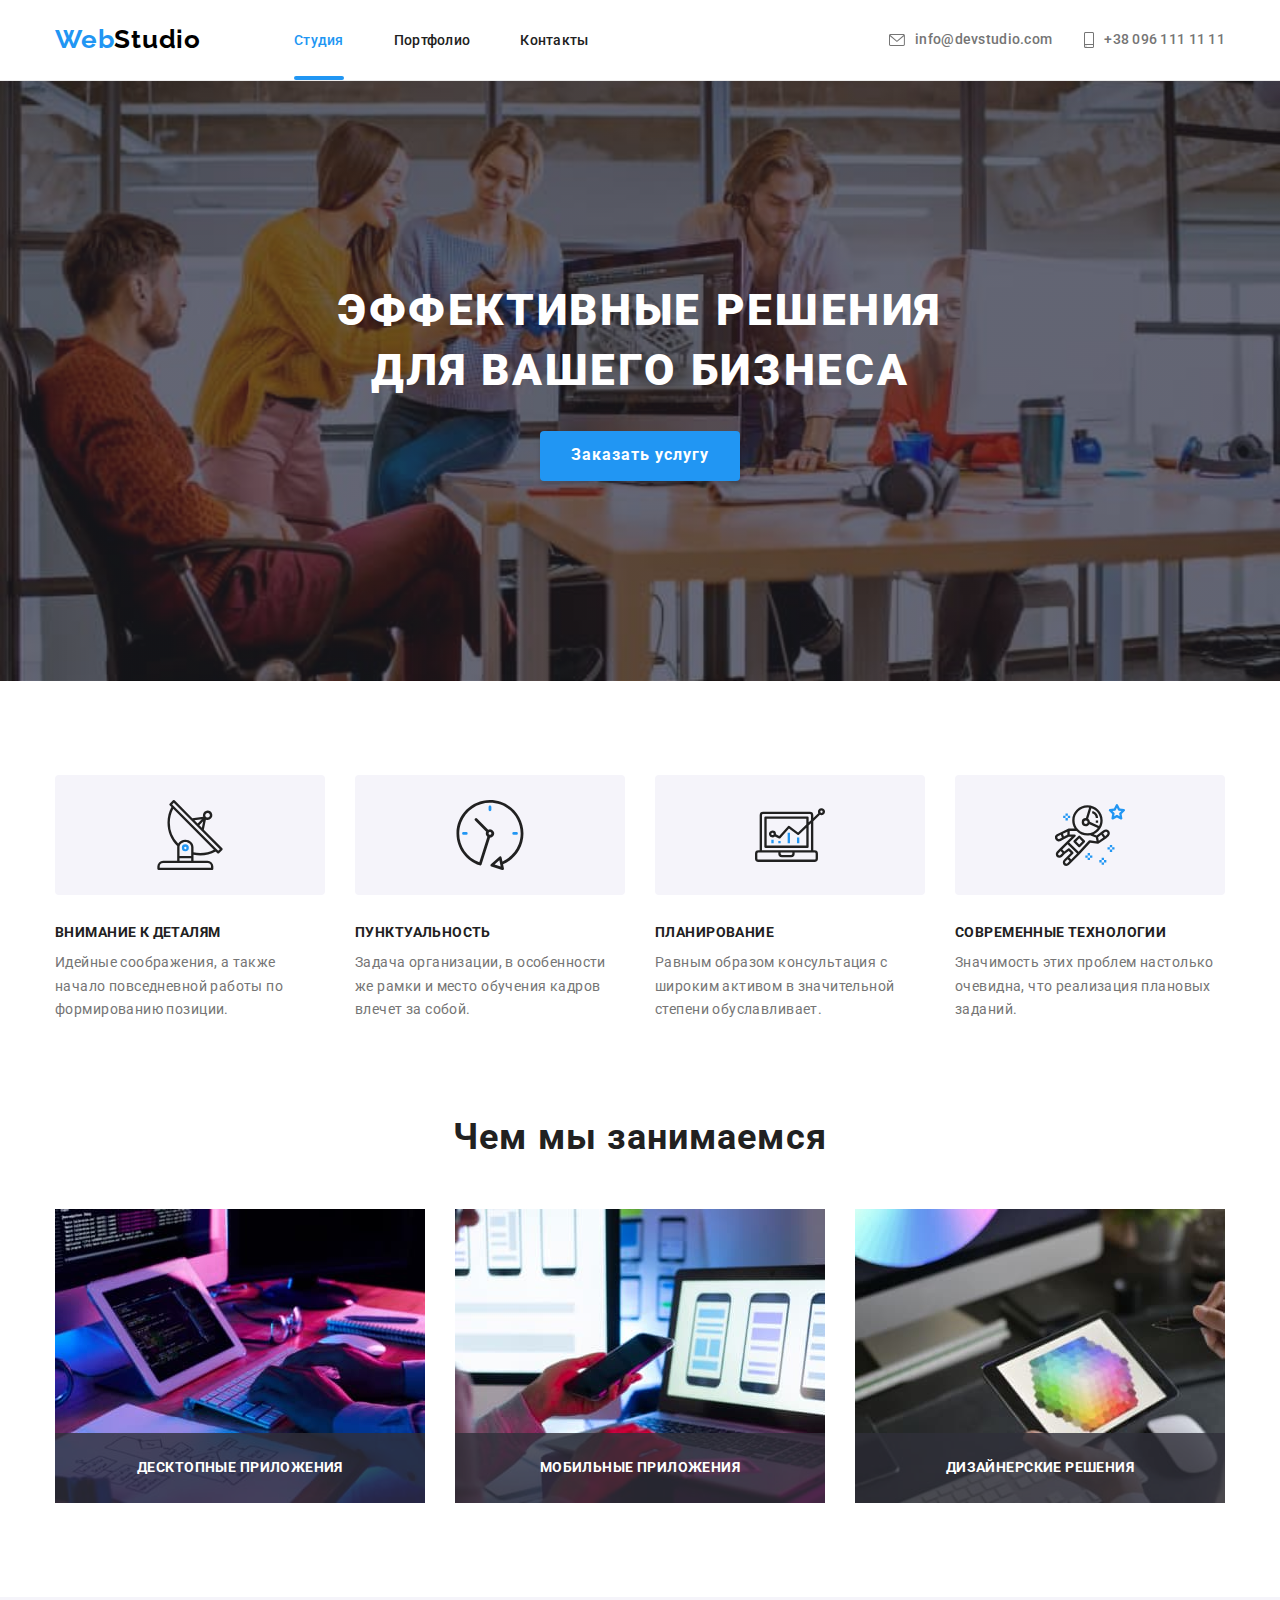
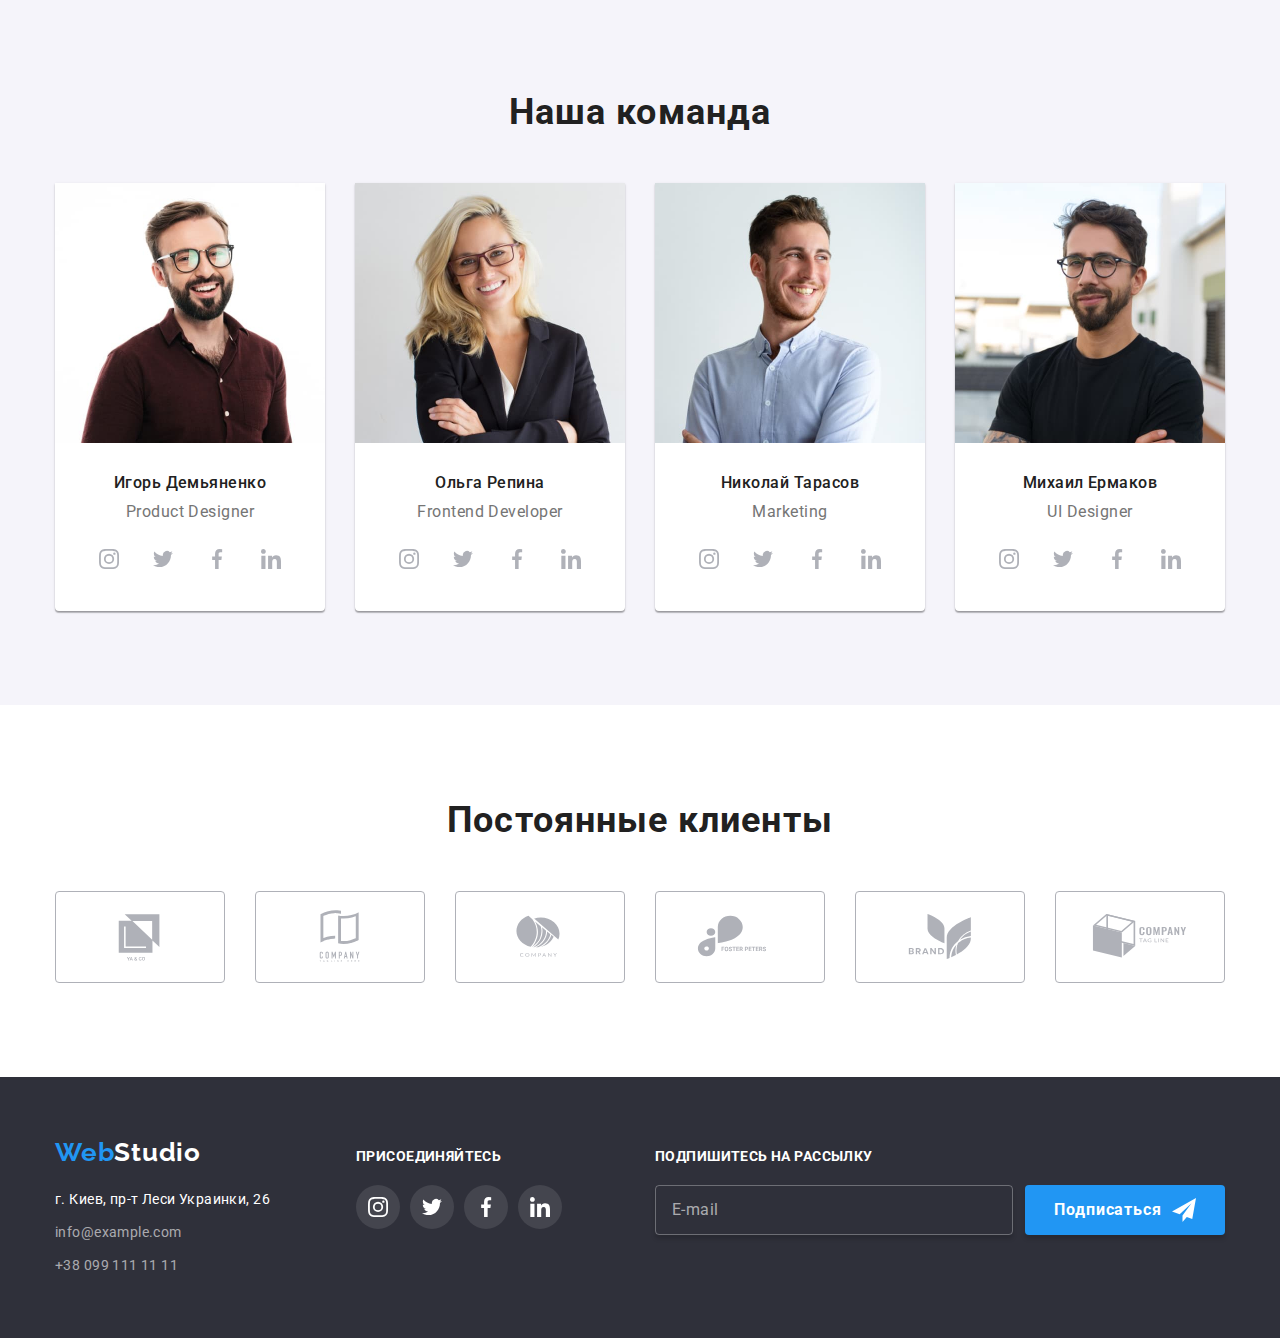
==== commit 3f759b79: "Исправлят отступы и размер шрифта заголовков" ====
--- a/index.html
+++ b/index.html
@@ -18,7 +18,7 @@
     <link rel="stylesheet" href="./css/main.min.css" />
   </head>
 
-  <body>
+  <body class="body">
     <!-- Шапка страницы -->
     <header class="header">
       <div class="container header__container">
@@ -81,48 +81,50 @@
       <!-- Мобильное меню -->
 
       <div class="mobile-menu" data-mobile-menu>
-        <button
-          class="close-btn mobile-menu__close-btn"
-          type="button"
-          aria-label="Кнопка закрытия мобильного меню"
-          data-mobile-menu-close
-        >
-          <svg class="close-btn__icon" width="40" height="40">
-            <use href="./images/icons.svg#icon-close-2"></use>
-          </svg>
-        </button>
-        <nav>
-          <ul class="mobile-menu__nav nav nav--type--column list">
-            <li class="nav__item nav__item--indent--top">
-              <a href="" class="nav__link nav__link--size--M nav__link--active link">Студия</a>
-            </li>
-            <li class="nav__item nav__item--indent--top">
-              <a href="./portfolio.html" class="nav__link nav__link--size--M link">Портфолио</a>
-            </li>
-            <li class="nav__item nav__item--indent--top">
-              <a href="" class="nav__link nav__link--size--M link">Контакты</a>
+        <div class="mobile-menu__container">
+          <button
+            class="close-btn mobile-menu__close-btn"
+            type="button"
+            aria-label="Кнопка закрытия мобильного меню"
+            data-mobile-menu-close
+          >
+            <svg class="close-btn__icon" width="40" height="40">
+              <use href="./images/icons.svg#icon-close-2"></use>
+            </svg>
+          </button>
+          <nav>
+            <ul class="mobile-menu__nav nav nav--type--column list">
+              <li class="nav__item nav__item--indent--top">
+                <a href="" class="nav__link nav__link--size--M nav__link--active link">Студия</a>
+              </li>
+              <li class="nav__item nav__item--indent--top">
+                <a href="./portfolio.html" class="nav__link nav__link--size--M link">Портфолио</a>
+              </li>
+              <li class="nav__item nav__item--indent--top">
+                <a href="" class="nav__link nav__link--size--M link">Контакты</a>
+              </li>
+            </ul>
+          </nav>
+          <ul class="mobile-menu__contacts list">
+            <li class="mobile-menu__item">
+              <a href="tel:+380961111111" class="mobile-menu__link mobile-menu__link--accent link">
+                +38 096 111 11 11</a
+              >
+            </li>
+
+            <li class="mobile-menu__item">
+              <a href="mailto:info@devstudio.com" class="mobile-menu__link link">
+                info@devstudio.com
+              </a>
             </li>
           </ul>
-        </nav>
-        <ul class="mobile-menu__contacts list">
-          <li class="mobile-menu__item">
-            <a href="tel:+380961111111" class="mobile-menu__link mobile-menu__link--accent link">
-              +38 096 111 11 11</a
-            >
-          </li>
-
-          <li class="mobile-menu__item">
-            <a href="mailto:info@devstudio.com" class="mobile-menu__link link">
-              info@devstudio.com
-            </a>
-          </li>
-        </ul>
-        <ul class="socials mobile-menu__socials list">
-          <li class="socials__item"><a href="" class="socials__link link">Instagram</a></li>
-          <li class="socials__item"><a href="" class="socials__link link">Twitter</a></li>
-          <li class="socials__item"><a href="" class="socials__link link">Facebook</a></li>
-          <li class="socials__item"><a href="" class="socials__link link">LinkedIn</a></li>
-        </ul>
+          <ul class="socials mobile-menu__socials list">
+            <li class="socials__item"><a href="" class="socials__link link">Instagram</a></li>
+            <li class="socials__item"><a href="" class="socials__link link">Twitter</a></li>
+            <li class="socials__item"><a href="" class="socials__link link">Facebook</a></li>
+            <li class="socials__item"><a href="" class="socials__link link">LinkedIn</a></li>
+          </ul>
+        </div>
       </div>
     </header>
     <!-- Оновное содержимое страницы -->
--- a/css/main.min.css
+++ b/css/main.min.css
@@ -1,2 +1,2 @@
-:root{--primary-font: 'Roboto', sans-serif;--primary-text-color: #757575;--secondary-text-color: #212121;--input-text-color: rgba(117, 117, 117, 0.5);--accent-color: #2196f3;--bg-color: #ffffff;--section-item-gap: 30px;--timing-function: cubic-bezier(0.4, 0, 0.2, 1)}.visually-hidden{position:absolute;width:1px;height:1px;margin:-1px;border:0;padding:0;white-space:nowrap;-webkit-clip-path:inset(100%);clip-path:inset(100%);clip:rect(0 0 0 0);overflow:hidden}body{color:var(--primary-text-color);background-color:var(--bg-color);font-family:var(--primary-font)}button{font-family:inherit;cursor:pointer;border:none}.section{padding-top:60px;padding-bottom:60px}@media screen and (min-width: 1200px){.section{padding-top:94px;padding-bottom:94px}}.link{text-decoration:none}.list{list-style:none;padding:0;margin:0}input:focus,textarea:focus{outline:none}button{padding:0}h1,h2,h3,h4,h5,h6,p{margin:0}.container{padding-left:15px;padding-right:15px;margin:0 auto}@media screen and (min-width: 480px){.container{width:480px}}@media screen and (min-width: 768px){.container{width:768px}}@media screen and (min-width: 1200px){.container{width:1200px}}.picture{display:block;max-width:100%;height:auto}.logo{color:#000000;font-family:'Raleway', sans-serif;font-weight:700;font-size:24px;line-height:1.17;letter-spacing:0.03em;text-decoration:none}@media screen and (min-width: 1200px){.logo{font-size:26px;line-height:1.2}}.logo__accent{color:var(--accent-color)}.logo--inverse{color:#ffffff}.btn{min-height:50px;border-radius:4px;font-weight:700;font-size:16px;line-height:1.9;letter-spacing:0.06em;-webkit-box-shadow:0px 4px 4px rgba(0,0,0,0.15);box-shadow:0px 4px 4px rgba(0,0,0,0.15);-webkit-transition:background-color 250ms var(--timing-function);transition:background-color 250ms var(--timing-function)}@media screen and (min-width: 320px){.btn{min-width:200px}}.btn__icon{fill:currentColor}.btn__icon--append{margin-left:10px}.btn--primary{color:#ffffff;background-color:var(--accent-color)}.btn--has-icon{display:-webkit-box;display:-ms-flexbox;display:flex;-webkit-box-pack:center;-ms-flex-pack:center;justify-content:center;-webkit-box-align:center;-ms-flex-align:center;align-items:center}.btn--primary:hover,.btn--primary:focus{background-color:#188ce8}.close-btn-outline{display:-webkit-box;display:-ms-flexbox;display:flex;-webkit-box-pack:center;-ms-flex-pack:center;justify-content:center;-webkit-box-align:center;-ms-flex-align:center;align-items:center;width:30px;height:30px;background-color:transparent;border:1px solid rgba(0,0,0,0.1);border-radius:50%}.close-btn-outline__icon{-webkit-transition:fill 250ms var(--timing-function);transition:fill 250ms var(--timing-function)}.close-btn-outline:hover .close-btn-outline__icon,.close-btn-outline:focus .close-btn-outline__icon{fill:var(--accent-color)}.close-btn{background-color:transparent}.close-btn__icon{fill:var(--secondary-text-color);-webkit-transition:fill 250ms var(--timing-function);transition:fill 250ms var(--timing-function)}.close-btn:hover .close-btn__icon,.close-btn:focus .close-btn__icon{fill:var(--accent-color)}.burger-btn{position:absolute;top:10px;right:15px;display:-webkit-box;display:-ms-flexbox;display:flex;background-color:transparent}@media screen and (min-width: 768px){.burger-btn{display:none}}.burger-btn__icon{-webkit-transition:fill 250ms var(--timing-function);transition:fill 250ms var(--timing-function)}.burger-btn__icon:hover,.burger-btn__icon:focus{fill:var(--accent-color)}.nav__link{position:relative;font-weight:500;letter-spacing:0.02em;-webkit-transition:color 250ms var(--timing-function);transition:color 250ms var(--timing-function);color:var(--secondary-text-color)}.nav__link--has-underline::after{content:'';position:absolute;left:0;bottom:0;display:block;width:100%;height:4px;background-color:var(--accent-color);border-radius:2px}.nav__link:hover,.nav__link:focus,.nav__link--active{color:var(--accent-color)}.nav__link--size--S{font-size:14px;line-height:1.14}.nav__link--size--M{font-size:40px;line-height:47px}.nav__link--padding--vertical{padding:32px 0}.nav--type--column{display:-webkit-box;display:-ms-flexbox;display:flex;-webkit-box-orient:vertical;-webkit-box-direction:normal;-ms-flex-direction:column;flex-direction:column}.nav--type--row{display:-webkit-box;display:-ms-flexbox;display:flex}.nav__item--indent--top:not(:first-child){margin-top:32px}.nav__item--indent--left:not(:first-child){margin-left:50px}.section-title{color:var(--secondary-text-color);font-weight:700;font-size:36px;line-height:1.17;letter-spacing:0.03em;text-align:center}.person-card{background-color:var(--bg-color);border-radius:0 0 4px 4px;-webkit-box-shadow:0px 1px 3px rgba(0,0,0,0.12),0px 1px 1px rgba(0,0,0,0.14),0px 2px 1px rgba(0,0,0,0.2);box-shadow:0px 1px 3px rgba(0,0,0,0.12),0px 1px 1px rgba(0,0,0,0.14),0px 2px 1px rgba(0,0,0,0.2)}.person-card__content{padding-top:30px;padding-bottom:30px}.person-card__name{margin-bottom:10px;color:var(--secondary-text-color);font-weight:500;font-size:16px;line-height:1.19;text-align:center;letter-spacing:0.03em}.person-card__position{margin-bottom:16px;font-size:16px;line-height:1.19;text-align:center;letter-spacing:0.03em}.socials-icons{display:-webkit-box;display:-ms-flexbox;display:flex;-webkit-box-pack:center;-ms-flex-pack:center;justify-content:center}.socials-icons__item:not(:first-child){margin-left:10px}.socials-icons__link{display:-webkit-inline-box;display:-ms-inline-flexbox;display:inline-flex;-webkit-box-pack:center;-ms-flex-pack:center;justify-content:center;-webkit-box-align:center;-ms-flex-align:center;align-items:center;width:44px;height:44px;background-color:transparent;color:#afb1b8;border-radius:50%;-webkit-transition:background-color 250ms var(--timing-function);transition:background-color 250ms var(--timing-function)}.socials-icons__icon{fill:currentColor;-webkit-transition:fill 250ms var(--timing-function);transition:fill 250ms var(--timing-function)}.socials-icons__link--inverse{color:#ffffff;background-color:rgba(255,255,255,0.1)}.socials-icons__link:hover,.socials-icons__link:focus{background-color:var(--accent-color)}.socials-icons__link:hover .socials-icons__icon,.socials-icons__link:focus .socials-icons__icon{fill:#ffffff}.socials{display:-webkit-box;display:-ms-flexbox;display:flex;-ms-flex-wrap:wrap;flex-wrap:wrap;margin-left:-10px;margin-top:-10px}.socials__item{margin-left:10px;margin-top:10px}.socials__item:not(:last-child){padding-right:10px;border-right:1px solid rgba(33,33,33,0.2)}.socials__link{font-weight:500;font-size:18px;line-height:1.22;letter-spacing:0.02em;color:var(--accent-color)}.companies{display:-webkit-box;display:-ms-flexbox;display:flex}@media screen and (max-width: 1199px){.companies{-ms-flex-wrap:wrap;flex-wrap:wrap;margin-top:calc(-1 * var(--section-item-gap));margin-left:calc(-1 * var(--section-item-gap))}}.companies__item:not(:first-child){margin-left:var(--section-item-gap)}.companies__item{-ms-flex-preferred-size:calc(100% / 2 - var(--section-item-gap));flex-basis:calc(100% / 2 - var(--section-item-gap))}@media screen and (min-width: 768px){.companies__item{-ms-flex-preferred-size:calc(100% / 3 - var(--section-item-gap));flex-basis:calc(100% / 3 - var(--section-item-gap))}}@media screen and (min-width: 1200px){.companies__item{-ms-flex-preferred-size:auto;flex-basis:auto;-webkit-box-flex:1;-ms-flex-positive:1;flex-grow:1}}@media screen and (max-width: 1199px){.companies__item{margin-top:var(--section-item-gap);margin-left:var(--section-item-gap)}}.companies__link{display:-webkit-box;display:-ms-flexbox;display:flex;-webkit-box-pack:center;-ms-flex-pack:center;justify-content:center;-webkit-box-align:center;-ms-flex-align:center;align-items:center;min-height:92px;color:#afb1b8;border:1px solid #afb1b8;border-radius:4px;-webkit-transition:border-color 250ms var(--timing-function);transition:border-color 250ms var(--timing-function)}.companies__icon{width:106px;height:60px;fill:currentColor;-webkit-transition:fill 250ms var(--timing-function);transition:fill 250ms var(--timing-function)}.companies__link:hover,.companies__link:focus{border-color:var(--accent-color)}.companies__link:hover .companies__icon,.companies__link:focus .companies__icon{fill:var(--accent-color)}.appeal{color:#ffffff;font-weight:700;font-size:14px;line-height:1.14;letter-spacing:0.03em;text-transform:uppercase}.subscription{display:block;text-align:center}@media screen and (min-width: 1200px){.subscription{display:-webkit-box;display:-ms-flexbox;display:flex;-webkit-box-align:center;-ms-flex-align:center;align-items:center}}.subscription__input{display:block;padding:0 0 0 16px;width:100%;min-height:50px;background-color:inherit;font-size:16px;line-height:1.25;letter-spacing:0.03em;color:rgba(255,255,255,0.6);border-radius:4px;border:1px solid rgba(255,255,255,0.3);-webkit-box-shadow:0px 4px 4px rgba(0,0,0,0.15);box-shadow:0px 4px 4px rgba(0,0,0,0.15);-webkit-transition:border 250ms var(--timing-function);transition:border 250ms var(--timing-function)}@media screen and (min-width: 768px){.subscription__input{width:450px}}@media screen and (min-width: 1200px){.subscription__input{width:358px}}@media screen and (min-width: 768px) and (max-width: 1199px){.subscription__input{margin-left:auto;margin-right:auto}}.subscription__input::-webkit-input-placeholder{font-size:16px;line-height:1.25;letter-spacing:0.03em;color:rgba(255,255,255,0.6)}.subscription__input:-ms-input-placeholder{font-size:16px;line-height:1.25;letter-spacing:0.03em;color:rgba(255,255,255,0.6)}.subscription__input::-ms-input-placeholder{font-size:16px;line-height:1.25;letter-spacing:0.03em;color:rgba(255,255,255,0.6)}.subscription__input::placeholder{font-size:16px;line-height:1.25;letter-spacing:0.03em;color:rgba(255,255,255,0.6)}.subscription__input:focus{border:1px solid var(--accent-color)}.subscription__btn{margin-top:20px;margin-left:auto;margin-right:auto}@media screen and (min-width: 1200px){.subscription__btn{margin-top:0;margin-left:12px}}.card-set{display:block}@media screen and (min-width: 768px){.card-set{display:-webkit-box;display:-ms-flexbox;display:flex;-ms-flex-wrap:wrap;flex-wrap:wrap}}.card-set__item{background-color:var(--bg-color)}@media screen and (min-width: 768px){.card-set__item{-ms-flex-preferred-size:calc(100% / 2 - var(--section-item-gap));flex-basis:calc(100% / 2 - var(--section-item-gap));margin-top:var(--section-item-gap);margin-left:var(--section-item-gap)}}@media screen and (min-width: 1200px){.card-set__item{-ms-flex-preferred-size:calc(100% / 3 - var(--section-item-gap));flex-basis:calc(100% / 3 - var(--section-item-gap))}}.card-set__item:not(:first-child){margin-top:var(--section-item-gap)}.input-field__input{display:block;margin-top:4px;padding:11px 0 11px 42px;width:100%;height:40px;font-size:12px;line-height:1.17;letter-spacing:0.01em;color:var(--input-text-color);border:1px solid rgba(33,33,33,0.2);border-radius:4px;-webkit-transition:border 250ms var(--timing-function);transition:border 250ms var(--timing-function)}.input-field__input:focus{border:1px solid var(--accent-color)}.input-field__label{display:block;font-size:12px;line-height:1.17;letter-spacing:0.01em;text-align:left}.input-field__overlay{position:relative}.input-field__icon{position:absolute;top:50%;left:0;-webkit-transform:translate(12px, -50%);transform:translate(12px, -50%);fill:#000000;-webkit-transition:fill 250ms var(--timing-function);transition:fill 250ms var(--timing-function)}.input-field__input:focus+.input-field__icon{fill:var(--accent-color)}.input-field__input--comment{padding:12px 16px;height:120px;resize:none}.input-field__input--comment::-webkit-input-placeholder{font-size:12px;line-height:1.17;letter-spacing:0.01em;color:var(--input-text-color)}.input-field__input--comment:-ms-input-placeholder{font-size:12px;line-height:1.17;letter-spacing:0.01em;color:var(--input-text-color)}.input-field__input--comment::-ms-input-placeholder{font-size:12px;line-height:1.17;letter-spacing:0.01em;color:var(--input-text-color)}.input-field__input--comment::placeholder{font-size:12px;line-height:1.17;letter-spacing:0.01em;color:var(--input-text-color)}.agreement{display:-webkit-box;display:-ms-flexbox;display:flex;-webkit-box-pack:center;-ms-flex-pack:center;justify-content:center;-webkit-box-align:center;-ms-flex-align:center;align-items:center}.agreement__label{margin-left:7px;font-size:12px;line-height:1.17;letter-spacing:0.03em}@media screen and (min-width: 1200px){.agreement__label{font-size:14px;line-height:1.71}}.agreement__link{color:var(--accent-color)}.agreement__icon{display:inline-block;min-width:16px;height:15px;background-color:var(--bg-color);border:1px solid #000000;border-radius:2px}.agreement__checkbox:checked+.agreement__icon{background-image:url("../images/check.svg");background-color:var(--accent-color);border:1px solid var(--accent-color);background-size:contain;background-repeat:no-repeat;background-position:center}.header{position:relative;border-bottom:1px solid #ececec}.header__container{display:-webkit-box;display:-ms-flexbox;display:flex;-webkit-box-align:center;-ms-flex-align:center;align-items:center}.header__logo{padding:16px 0}@media screen and (min-width: 768px){.header__logo{padding:26px 0}}@media screen and (min-width: 1200px){.header__logo{padding:24px 0}}.header__nav{display:none}@media screen and (min-width: 768px){.header__nav{display:-webkit-box;display:-ms-flexbox;display:flex;margin-left:88px}}@media screen and (min-width: 1200px){.header__nav{margin-left:93px}}.header__contacts{display:none}@media screen and (min-width: 768px){.header__contacts{display:block;margin-left:auto}}@media screen and (min-width: 1200px){.header__contacts{display:-webkit-box;display:-ms-flexbox;display:flex}}.header__item:not(:first-child){margin-top:10px}@media screen and (min-width: 1200px){.header__item:not(:first-child){margin-left:32px;margin-top:0}}.header__link{position:relative;font-weight:500;letter-spacing:0.02em;-webkit-transition:color 250ms var(--timing-function);transition:color 250ms var(--timing-function);display:-webkit-inline-box;display:-ms-inline-flexbox;display:inline-flex;-webkit-box-align:center;-ms-flex-align:center;align-items:center;font-size:12px;line-height:1.17;color:var(--primary-text-color)}@media screen and (min-width: 1200px){.header__link{padding-top:32px;padding-bottom:32px;font-size:14px;line-height:1.14}}.header__link:hover,.header__link:focus{color:var(--accent-color)}.header__icon{fill:currentColor;margin-right:8px}@media screen and (min-width: 1200px){.header__icon{margin-right:10px}}.header__icon--mail{width:14px;height:10px}@media screen and (min-width: 1200px){.header__icon--mail{width:16px;height:12px}}.header__icon--phone{width:10px;height:14px}@media screen and (min-width: 1200px){.header__icon--phone{width:10px;height:16px}}.header__link:hover .header__icon,.header__link:focus .header__icon{fill:var(--accent-color)}.header__burger-btn{margin-left:auto}.mobile-menu{position:fixed;left:0;top:0;z-index:999;display:-webkit-box;display:-ms-flexbox;display:flex;-webkit-box-orient:vertical;-webkit-box-direction:normal;-ms-flex-direction:column;flex-direction:column;padding:48px 40px;width:100%;height:100vh;background-color:var(--bg-color);overflow-y:scroll;-webkit-transform:translateX(-100%);transform:translateX(-100%);-webkit-transition:-webkit-transform 250ms var(--timing-function);transition:-webkit-transform 250ms var(--timing-function);transition:transform 250ms var(--timing-function);transition:transform 250ms var(--timing-function), -webkit-transform 250ms var(--timing-function)}@media screen and (min-width: 768px){.mobile-menu{display:none}}.mobile-menu__close-btn{position:absolute;top:10px;right:15px}.mobile-menu__contacts{margin-top:auto}.mobile-menu__item:not(:first-child){margin-top:32px}.mobile-menu__link{font-weight:500;font-size:24px;line-height:1.17;letter-spacing:0.02em;color:var(--primary-text-color)}.mobile-menu__link--accent{font-size:24px;line-height:1.17;color:var(--accent-color)}@media screen and (min-width: 480px){.mobile-menu__link--accent{font-size:34px;line-height:1.18}}.mobile-menu__socials{margin-top:64px}.mobile-menu.is-open{-webkit-transform:translateX(0);transform:translateX(0)}.hero{text-align:center}.hero__overlay{padding:118px 0;margin:0 auto;max-width:1600px;background-color:#2f303a;background-image:-webkit-gradient(linear, left top, right top, from(rgba(47,48,58,0.4)), to(rgba(47,48,58,0.4))),url(../images/hero-bg-image-mobile.jpg);background-image:linear-gradient(to right, rgba(47,48,58,0.4), rgba(47,48,58,0.4)),url(../images/hero-bg-image-mobile.jpg);background-repeat:no-repeat;background-size:cover;background-position:center}@media (min-device-pixel-ratio: 2), (-webkit-min-device-pixel-ratio: 2), (min-resolution: 192dpi), (min-resolution: 2dppx){.hero__overlay{background-image:-webkit-gradient(linear, left top, right top, from(rgba(47,48,58,0.4)), to(rgba(47,48,58,0.4))),url(../images/hero-bg-image-mobile-2x.jpg);background-image:linear-gradient(to right, rgba(47,48,58,0.4), rgba(47,48,58,0.4)),url(../images/hero-bg-image-mobile-2x.jpg)}}@media screen and (min-width: 480px){.hero__overlay{background-image:-webkit-gradient(linear, left top, right top, from(rgba(47,48,58,0.4)), to(rgba(47,48,58,0.4))),url(../images/hero-bg-image-tablet.jpg);background-image:linear-gradient(to right, rgba(47,48,58,0.4), rgba(47,48,58,0.4)),url(../images/hero-bg-image-tablet.jpg)}}@media screen and (min-width: 480px) and (min-device-pixel-ratio: 2), screen and (min-width: 480px) and (-webkit-min-device-pixel-ratio: 2), screen and (min-width: 480px) and (min-resolution: 192dpi), screen and (min-width: 480px) and (min-resolution: 2dppx){.hero__overlay{background-image:-webkit-gradient(linear, left top, right top, from(rgba(47,48,58,0.4)), to(rgba(47,48,58,0.4))),url(../images/hero-bg-image-tablet-2x.jpg);background-image:linear-gradient(to right, rgba(47,48,58,0.4), rgba(47,48,58,0.4)),url(../images/hero-bg-image-tablet-2x.jpg)}}@media screen and (min-width: 768){.hero__overlay{background-image:-webkit-gradient(linear, left top, right top, from(rgba(47,48,58,0.4)), to(rgba(47,48,58,0.4))),url(../images/hero-bg-image-desktop.jpg);background-image:linear-gradient(to right, rgba(47,48,58,0.4), rgba(47,48,58,0.4)),url(../images/hero-bg-image-desktop.jpg)}}@media screen and (min-width: 768) and (min-device-pixel-ratio: 2), screen and (min-width: 768) and (-webkit-min-device-pixel-ratio: 2), screen and (min-width: 768) and (min-resolution: 192dpi), screen and (min-width: 768) and (min-resolution: 2dppx){.hero__overlay{background-image:-webkit-gradient(linear, left top, right top, from(rgba(47,48,58,0.4)), to(rgba(47,48,58,0.4))),url(../images/hero-bg-image-desktop-2x.jpg);background-image:linear-gradient(to right, rgba(47,48,58,0.4), rgba(47,48,58,0.4)),url(../images/hero-bg-image-desktop-2x.jpg)}}@media screen and (min-width: 768) and (min-width: 1200px){.hero__overlay__overlay{padding:200px 0}}.hero__title{margin:0 auto 30px auto;max-width:360px;color:#ffffff;font-weight:900;font-size:26px;line-height:1.62;letter-spacing:0.06em;text-transform:uppercase}@media screen and (min-width: 1200px){.hero__title{max-width:696px;font-size:44px;line-height:1.36}}.features__list{display:block}@media screen and (min-width: 768px){.features__list{display:-webkit-box;display:-ms-flexbox;display:flex}}@media screen and (min-width: 768px) and (max-width: 1199px){.features__list{-ms-flex-wrap:wrap;flex-wrap:wrap;margin-top:calc(-1 * var(--section-item-gap));margin-left:calc(-1 * var(--section-item-gap))}}@media screen and (min-width: 768px) and (max-width: 1199px){.features__item{-ms-flex-preferred-size:calc((100% / 2 - var(--section-item-gap)));flex-basis:calc((100% / 2 - var(--section-item-gap)));margin-top:var(--section-item-gap);margin-left:var(--section-item-gap)}}@media screen and (min-width: 1200px){.features__item{-ms-flex-preferred-size:calc((100% - 3 * var(--section-item-gap)) / 4);flex-basis:calc((100% - 3 * var(--section-item-gap)) / 4)}}@media screen and (max-width: 767px){.features__item:not(:first-child){margin-top:var(--section-item-gap)}}@media screen and (min-width: 1200px){.features__item:not(:first-child){margin-left:var(--section-item-gap)}}.features__thumb{display:-webkit-box;display:-ms-flexbox;display:flex;-webkit-box-pack:center;-ms-flex-pack:center;justify-content:center;-webkit-box-align:center;-ms-flex-align:center;align-items:center;height:120px;background-color:#f5f4fa;border-radius:4px}.features__title{margin-top:var(--section-item-gap);color:var(--secondary-text-color);font-weight:700;font-size:14px;line-height:1.14;letter-spacing:0.03em;text-align:center;text-transform:uppercase}@media screen and (min-width: 768px){.features__title{text-align:left}}.features__text{margin-top:10px;font-size:14px;line-height:1.71;letter-spacing:0.03em}.services{display:none;padding-top:0px}.services__section-title{margin-bottom:50px}.services__list{display:-webkit-box;display:-ms-flexbox;display:flex}.services__item{-ms-flex-preferred-size:calc((100% - 2 * var(--section-item-gap)) / 3);flex-basis:calc((100% - 2 * var(--section-item-gap)) / 3)}.services__item:not(:first-child){margin-left:var(--section-item-gap)}.services__thumb{position:relative}.services__content{position:absolute;left:0;bottom:0;width:100%;padding-top:27px;padding-bottom:27px;background-color:rgba(47,48,58,0.8)}.services__name{color:#ffffff;font-weight:700;font-size:14px;line-height:1.14;letter-spacing:0.03em;text-transform:uppercase;text-align:center}@media screen and (min-width: 1200px){.services{display:block}}.team{background-color:#f5f4fa}.team__section-title{margin-bottom:50px}.team__specialists{display:block}@media screen and (min-width: 768px){.team__specialists{display:-webkit-box;display:-ms-flexbox;display:flex}}@media screen and (min-width: 768px) and (max-width: 1199px){.team__specialists{-ms-flex-wrap:wrap;flex-wrap:wrap;margin-top:calc(-1 * var(--section-item-gap));margin-left:calc(-1 * var(--section-item-gap))}}.team__item{width:100%}@media screen and (min-width: 768px) and (max-width: 1199px){.team__item{-ms-flex-preferred-size:calc(100% / 2 - var(--section-item-gap));flex-basis:calc(100% / 2 - var(--section-item-gap));margin-top:var(--section-item-gap);margin-left:var(--section-item-gap)}}@media screen and (min-width: 1200px){.team__item{-ms-flex-preferred-size:calc((100& - 3 * var(--section-item-gap)) / 4);flex-basis:calc((100& - 3 * var(--section-item-gap)) / 4)}}@media screen and (max-width: 767px){.team__item:not(:first-child){margin-top:var(--section-item-gap)}}@media screen and (min-width: 1200px){.team__item:not(:first-child){margin-left:var(--section-item-gap)}}.clients__section-title{margin-bottom:50px}.footer{padding-top:60px;padding-bottom:60px;background-color:#2f303a}.footer__container{display:block;text-align:center}@media screen and (min-width: 1200px){.footer__container{display:-webkit-box;display:-ms-flexbox;display:flex;-webkit-box-align:baseline;-ms-flex-align:baseline;align-items:baseline;text-align:left}}.footer__wrapper{display:block}@media screen and (min-width: 768px){.footer__wrapper{display:-webkit-box;display:-ms-flexbox;display:flex;-webkit-box-align:baseline;-ms-flex-align:baseline;align-items:baseline}}@media screen and (min-width: 768px) and (max-width: 1199px){.footer__wrapper{margin-left:61px}}.footer__appeal{margin-bottom:20px}.footer__contacts-container{min-width:231px}.footer__contacts{margin-top:20px}.footer__item:not(:first-child){margin-top:9px}.footer__link{color:rgba(255,255,255,0.6);font-style:normal;font-size:14px;font-weight:400;line-height:1.71;letter-spacing:0.03em;-webkit-transition:color 250ms var(--timing-function);transition:color 250ms var(--timing-function)}.footer__link--white{color:#ffffff}.footer__link:hover,.footer__link:focus{color:var(--accent-color)}.footer__socials-container{margin-top:60px}@media screen and (min-width: 768px){.footer__socials-container{margin-top:0;margin-left:165px}}@media screen and (min-width: 1200px){.footer__socials-container{margin-left:70px}}.footer__subscription-container{margin-top:60px}@media screen and (min-width: 1200px){.footer__subscription-container{margin-top:0;margin-left:93px}}.portfolio__filters{display:-webkit-box;display:-ms-flexbox;display:flex;-ms-flex-wrap:wrap;flex-wrap:wrap;margin-bottom:50px}@media scrren and (max-width: 767px){.portfolio__filters{-webkit-box-pack:start;-ms-flex-pack:start;justify-content:flex-start;margin-left:-8px;margin-top:-15px}}@media screen and (min-width: 768px){.portfolio__filters{-webkit-box-pack:center;-ms-flex-pack:center;justify-content:center}}@media screen and (max-width: 767px){.portfolio__item{margin-left:8px;margin-top:15px}}.portfolio__item:not(:first-child){margin-left:8px}.portfolio__filter{padding:6px 22px;color:var(--secondary-text-color);background-color:#f5f4fa;font-weight:500;font-size:16px;line-height:1.63;letter-spacing:0.03em;border-radius:4px;-webkit-transition:color 250ms var(--timing-function),background-color 250ms var(--timing-function),-webkit-box-shadow 250ms var(--timing-function);transition:color 250ms var(--timing-function),background-color 250ms var(--timing-function),-webkit-box-shadow 250ms var(--timing-function);transition:color 250ms var(--timing-function),box-shadow 250ms var(--timing-function),background-color 250ms var(--timing-function);transition:color 250ms var(--timing-function),box-shadow 250ms var(--timing-function),background-color 250ms var(--timing-function),-webkit-box-shadow 250ms var(--timing-function)}.portfolio__filter--active,.portfolio__filter:hover,.portfolio__filter:focus{color:#ffffff;background-color:var(--accent-color);-webkit-box-shadow:0px 3px 1px rgba(0,0,0,0.1),0px 1px 2px rgba(0,0,0,0.08),0px 2px 2px rgba(0,0,0,0.12);box-shadow:0px 3px 1px rgba(0,0,0,0.1),0px 1px 2px rgba(0,0,0,0.08),0px 2px 2px rgba(0,0,0,0.12)}@media screen and (min-width: 768px){.portfolio__card-set{margin-top:calc(-1 * var(--section-item-gap));margin-left:calc(-1 * var(--section-item-gap))}}.card{display:-webkit-box;display:-ms-flexbox;display:flex;-webkit-box-orient:vertical;-webkit-box-direction:normal;-ms-flex-direction:column;flex-direction:column;height:100%;text-decoration:none;-webkit-transition:-webkit-box-shadow 250ms var(--timing-function);transition:-webkit-box-shadow 250ms var(--timing-function);transition:box-shadow 250ms var(--timing-function);transition:box-shadow 250ms var(--timing-function), -webkit-box-shadow 250ms var(--timing-function)}.card:hover,.card:focus{-webkit-box-shadow:0px 1px 1px rgba(0,0,0,0.12),0px 4px 4px rgba(0,0,0,0.06),1px 4px 6px rgba(0,0,0,0.16);box-shadow:0px 1px 1px rgba(0,0,0,0.12),0px 4px 4px rgba(0,0,0,0.06),1px 4px 6px rgba(0,0,0,0.16)}.card__thumb{position:relative;overflow:hidden}.card__overlay{position:absolute;left:0;bottom:0;-webkit-transform:translateY(100%);transform:translateY(100%);padding:63px 24px;width:100%;height:100%;background-color:rgba(33,150,243,0.9);-webkit-transition:-webkit-transform 250ms var(--timing-function);transition:-webkit-transform 250ms var(--timing-function);transition:transform 250ms var(--timing-function);transition:transform 250ms var(--timing-function), -webkit-transform 250ms var(--timing-function)}.card:hover .card__overlay,.card:focus .card__overlay{-webkit-transform:translateY(0);transform:translateY(0)}.card__text{color:#ffffff;font-size:18px;line-height:1.56;letter-spacing:0.03em}.card__content{padding:20px 24px;-webkit-box-flex:1;-ms-flex-positive:1;flex-grow:1;border-width:0 1px 1px;border-style:solid;border-color:#eeeeee}.card__name{color:var(--secondary-text-color);font-weight:700;font-size:18px;line-height:2;letter-spacing:0.06em}.card__type{margin-top:4px;color:var(--primary-text-color);font-size:16px;line-height:1.87;letter-spacing:0.03em}.backdrop{position:fixed;left:0;top:0;display:-webkit-box;display:-ms-flexbox;display:flex;-webkit-box-align:center;-ms-flex-align:center;align-items:center;-webkit-box-pack:center;-ms-flex-pack:center;justify-content:center;padding:0 15px;width:100%;height:100%;overflow-y:scroll;opacity:1;background-color:rgba(0,0,0,0.2);-webkit-transition:opacity 250ms var(--timing-function);transition:opacity 250ms var(--timing-function)}.backdrop.is-hidden{opacity:0;pointer-events:none}.modal{position:relative;padding:40px;text-align:center;background-color:var(--bg-color);border-radius:4px;-webkit-box-shadow:0px 1px 3px rgba(0,0,0,0.12),0px 1px 1px rgba(0,0,0,0.14),0px 2px 1px rgba(0,0,0,0.2);box-shadow:0px 1px 3px rgba(0,0,0,0.12),0px 1px 1px rgba(0,0,0,0.14),0px 2px 1px rgba(0,0,0,0.2);-webkit-transition:-webkit-transform 250ms var(--timing-function);transition:-webkit-transform 250ms var(--timing-function);transition:transform 250ms var(--timing-function);transition:transform 250ms var(--timing-function), -webkit-transform 250ms var(--timing-function)}@media screen and (min-width: 768px){.modal{position:absolute;left:50%;top:50%;-webkit-transform:translate(-50%, -50%) scale(1);transform:translate(-50%, -50%) scale(1);width:450px}}@media screen and (min-width: 1200px){.modal{width:528px}}.modal__close-btn-outline{position:absolute;right:8px;top:8px}.modal__title{color:var(--secondary-text-color);font-weight:700;font-size:20px;line-height:1.5;letter-spacing:0.03em}@media screen and (min-width: 1200px){.modal__title{line-height:1.15}}.modal__form{margin-top:12px}.modal__input-field:not(:first-child){margin-top:10px}.modal__agreement{margin-top:20px}.modal__btn{margin-top:30px}.backdrop.is-hidden .modal{-webkit-transform:scale(1.1);transform:scale(1.1)}@media screen and (min-width: 768px){.backdrop.is-hidden .modal{-webkit-transform:translate(-50%, -50%) scale(1.1);transform:translate(-50%, -50%) scale(1.1)}}
+:root{--primary-font: 'Roboto', sans-serif;--primary-text-color: #757575;--secondary-text-color: #212121;--input-text-color: rgba(117, 117, 117, 0.5);--accent-color: #2196f3;--bg-color: #ffffff;--section-item-gap: 30px;--timing-function: cubic-bezier(0.4, 0, 0.2, 1)}.visually-hidden{position:absolute;width:1px;height:1px;margin:-1px;border:0;padding:0;white-space:nowrap;-webkit-clip-path:inset(100%);clip-path:inset(100%);clip:rect(0 0 0 0);overflow:hidden}.no-scroll{overflow:scroll}body{color:var(--primary-text-color);background-color:var(--bg-color);font-family:var(--primary-font)}button{font-family:inherit;cursor:pointer;border:none}.section{padding-top:60px;padding-bottom:60px}@media screen and (min-width: 1200px){.section{padding-top:94px;padding-bottom:94px}}.link{text-decoration:none}.list{list-style:none;padding:0;margin:0}input:focus,textarea:focus{outline:none}button{padding:0}h1,h2,h3,h4,h5,h6,p{margin:0}.container{padding-left:15px;padding-right:15px;margin:0 auto}@media screen and (min-width: 480px){.container{width:480px}}@media screen and (min-width: 768px){.container{width:768px}}@media screen and (min-width: 1200px){.container{width:1200px}}.picture{display:block;max-width:100%;height:auto}.logo{color:#000000;font-family:'Raleway', sans-serif;font-weight:700;font-size:24px;line-height:1.17;letter-spacing:0.03em;text-decoration:none}@media screen and (min-width: 1200px){.logo{font-size:26px;line-height:1.2}}.logo__accent{color:var(--accent-color)}.logo--inverse{color:#ffffff}.btn{min-height:50px;border-radius:4px;font-weight:700;font-size:16px;line-height:1.9;letter-spacing:0.06em;-webkit-box-shadow:0px 4px 4px rgba(0,0,0,0.15);box-shadow:0px 4px 4px rgba(0,0,0,0.15);-webkit-transition:background-color 250ms var(--timing-function);transition:background-color 250ms var(--timing-function)}@media screen and (min-width: 320px){.btn{min-width:200px}}.btn__icon{fill:currentColor}.btn__icon--append{margin-left:10px}.btn--primary{color:#ffffff;background-color:var(--accent-color)}.btn--has-icon{display:-webkit-box;display:-ms-flexbox;display:flex;-webkit-box-pack:center;-ms-flex-pack:center;justify-content:center;-webkit-box-align:center;-ms-flex-align:center;align-items:center}.btn--primary:hover,.btn--primary:focus{background-color:#188ce8}.close-btn-outline{display:-webkit-box;display:-ms-flexbox;display:flex;-webkit-box-pack:center;-ms-flex-pack:center;justify-content:center;-webkit-box-align:center;-ms-flex-align:center;align-items:center;width:30px;height:30px;background-color:transparent;border:1px solid rgba(0,0,0,0.1);border-radius:50%}.close-btn-outline__icon{-webkit-transition:fill 250ms var(--timing-function);transition:fill 250ms var(--timing-function)}.close-btn-outline:hover .close-btn-outline__icon,.close-btn-outline:focus .close-btn-outline__icon{fill:var(--accent-color)}.close-btn{background-color:transparent}.close-btn__icon{fill:var(--secondary-text-color);-webkit-transition:fill 250ms var(--timing-function);transition:fill 250ms var(--timing-function)}.close-btn:hover .close-btn__icon,.close-btn:focus .close-btn__icon{fill:var(--accent-color)}.burger-btn{display:-webkit-box;display:-ms-flexbox;display:flex;background-color:transparent}@media screen and (min-width: 768px){.burger-btn{display:none}}.burger-btn__icon{-webkit-transition:fill 250ms var(--timing-function);transition:fill 250ms var(--timing-function)}.burger-btn__icon:hover,.burger-btn__icon:focus{fill:var(--accent-color)}.nav__link{position:relative;font-weight:500;letter-spacing:0.02em;-webkit-transition:color 250ms var(--timing-function);transition:color 250ms var(--timing-function);color:var(--secondary-text-color)}.nav__link--has-underline::after{content:'';position:absolute;left:0;bottom:0;display:block;width:100%;height:4px;background-color:var(--accent-color);border-radius:2px}.nav__link:hover,.nav__link:focus,.nav__link--active{color:var(--accent-color)}.nav__link--size--S{font-size:14px;line-height:1.14}.nav__link--size--M{font-size:40px;line-height:47px}.nav__link--padding--vertical{padding:32px 0}.nav--type--column{display:-webkit-box;display:-ms-flexbox;display:flex;-webkit-box-orient:vertical;-webkit-box-direction:normal;-ms-flex-direction:column;flex-direction:column}.nav--type--row{display:-webkit-box;display:-ms-flexbox;display:flex}.nav__item--indent--top:not(:first-child){margin-top:32px}.nav__item--indent--left:not(:first-child){margin-left:50px}.section-title{color:var(--secondary-text-color);font-weight:700;font-size:28px;line-height:1.18;letter-spacing:0.03em;text-align:center}@media screen and (min-width: 1200px){.section-title{font-size:36px;line-height:1.17}}.person-card{background-color:var(--bg-color);border-radius:0 0 4px 4px;-webkit-box-shadow:0px 1px 3px rgba(0,0,0,0.12),0px 1px 1px rgba(0,0,0,0.14),0px 2px 1px rgba(0,0,0,0.2);box-shadow:0px 1px 3px rgba(0,0,0,0.12),0px 1px 1px rgba(0,0,0,0.14),0px 2px 1px rgba(0,0,0,0.2)}.person-card__content{padding-top:30px;padding-bottom:30px}.person-card__name{margin-bottom:10px;color:var(--secondary-text-color);font-weight:500;font-size:16px;line-height:1.19;text-align:center;letter-spacing:0.03em}.person-card__position{margin-bottom:16px;font-size:16px;line-height:1.19;text-align:center;letter-spacing:0.03em}.socials-icons{display:-webkit-box;display:-ms-flexbox;display:flex;-webkit-box-pack:center;-ms-flex-pack:center;justify-content:center}.socials-icons__item:not(:first-child){margin-left:10px}.socials-icons__link{display:-webkit-inline-box;display:-ms-inline-flexbox;display:inline-flex;-webkit-box-pack:center;-ms-flex-pack:center;justify-content:center;-webkit-box-align:center;-ms-flex-align:center;align-items:center;width:44px;height:44px;background-color:transparent;color:#afb1b8;border-radius:50%;-webkit-transition:background-color 250ms var(--timing-function);transition:background-color 250ms var(--timing-function)}.socials-icons__icon{fill:currentColor;-webkit-transition:fill 250ms var(--timing-function);transition:fill 250ms var(--timing-function)}.socials-icons__link--inverse{color:#ffffff;background-color:rgba(255,255,255,0.1)}.socials-icons__link:hover,.socials-icons__link:focus{background-color:var(--accent-color)}.socials-icons__link:hover .socials-icons__icon,.socials-icons__link:focus .socials-icons__icon{fill:#ffffff}.socials{display:-webkit-box;display:-ms-flexbox;display:flex;-ms-flex-wrap:wrap;flex-wrap:wrap;margin-left:-10px;margin-top:-10px}.socials__item{margin-left:10px;margin-top:10px}.socials__item:not(:last-child){padding-right:10px;border-right:1px solid rgba(33,33,33,0.2)}.socials__link{font-weight:500;font-size:18px;line-height:1.22;letter-spacing:0.02em;color:var(--accent-color)}.companies{display:-webkit-box;display:-ms-flexbox;display:flex}@media screen and (max-width: 1199px){.companies{-ms-flex-wrap:wrap;flex-wrap:wrap;margin-top:calc(-1 * var(--section-item-gap));margin-left:calc(-1 * var(--section-item-gap))}}.companies__item:not(:first-child){margin-left:var(--section-item-gap)}.companies__item{-ms-flex-preferred-size:calc(100% / 2 - var(--section-item-gap));flex-basis:calc(100% / 2 - var(--section-item-gap))}@media screen and (min-width: 768px){.companies__item{-ms-flex-preferred-size:calc(100% / 3 - var(--section-item-gap));flex-basis:calc(100% / 3 - var(--section-item-gap))}}@media screen and (min-width: 1200px){.companies__item{-ms-flex-preferred-size:auto;flex-basis:auto;-webkit-box-flex:1;-ms-flex-positive:1;flex-grow:1}}@media screen and (max-width: 1199px){.companies__item{margin-top:var(--section-item-gap);margin-left:var(--section-item-gap)}}.companies__link{display:-webkit-box;display:-ms-flexbox;display:flex;-webkit-box-pack:center;-ms-flex-pack:center;justify-content:center;-webkit-box-align:center;-ms-flex-align:center;align-items:center;min-height:92px;color:#afb1b8;border:1px solid #afb1b8;border-radius:4px;-webkit-transition:border-color 250ms var(--timing-function);transition:border-color 250ms var(--timing-function)}.companies__icon{width:106px;height:60px;fill:currentColor;-webkit-transition:fill 250ms var(--timing-function);transition:fill 250ms var(--timing-function)}.companies__link:hover,.companies__link:focus{border-color:var(--accent-color)}.companies__link:hover .companies__icon,.companies__link:focus .companies__icon{fill:var(--accent-color)}.appeal{color:#ffffff;font-weight:700;font-size:14px;line-height:1.14;letter-spacing:0.03em;text-transform:uppercase}.subscription{display:block;text-align:center}@media screen and (min-width: 1200px){.subscription{display:-webkit-box;display:-ms-flexbox;display:flex;-webkit-box-align:center;-ms-flex-align:center;align-items:center}}.subscription__input{display:block;padding:0 0 0 16px;width:100%;min-height:50px;background-color:inherit;font-size:16px;line-height:1.25;letter-spacing:0.03em;color:rgba(255,255,255,0.6);border-radius:4px;border:1px solid rgba(255,255,255,0.3);-webkit-box-shadow:0px 4px 4px rgba(0,0,0,0.15);box-shadow:0px 4px 4px rgba(0,0,0,0.15);-webkit-transition:border 250ms var(--timing-function);transition:border 250ms var(--timing-function)}@media screen and (min-width: 768px){.subscription__input{width:450px}}@media screen and (min-width: 1200px){.subscription__input{width:358px}}@media screen and (min-width: 768px) and (max-width: 1199px){.subscription__input{margin-left:auto;margin-right:auto}}.subscription__input::-webkit-input-placeholder{font-size:16px;line-height:1.25;letter-spacing:0.03em;color:rgba(255,255,255,0.6)}.subscription__input:-ms-input-placeholder{font-size:16px;line-height:1.25;letter-spacing:0.03em;color:rgba(255,255,255,0.6)}.subscription__input::-ms-input-placeholder{font-size:16px;line-height:1.25;letter-spacing:0.03em;color:rgba(255,255,255,0.6)}.subscription__input::placeholder{font-size:16px;line-height:1.25;letter-spacing:0.03em;color:rgba(255,255,255,0.6)}.subscription__input:focus{border:1px solid var(--accent-color)}.subscription__btn{margin-top:20px;margin-left:auto;margin-right:auto}@media screen and (min-width: 1200px){.subscription__btn{margin-top:0;margin-left:12px}}.card-set{display:block}@media screen and (min-width: 768px){.card-set{display:-webkit-box;display:-ms-flexbox;display:flex;-ms-flex-wrap:wrap;flex-wrap:wrap}}.card-set__item{background-color:var(--bg-color)}@media screen and (min-width: 768px){.card-set__item{-ms-flex-preferred-size:calc(100% / 2 - var(--section-item-gap));flex-basis:calc(100% / 2 - var(--section-item-gap));margin-top:var(--section-item-gap);margin-left:var(--section-item-gap)}}@media screen and (min-width: 1200px){.card-set__item{-ms-flex-preferred-size:calc(100% / 3 - var(--section-item-gap));flex-basis:calc(100% / 3 - var(--section-item-gap))}}.card-set__item:not(:first-child){margin-top:var(--section-item-gap)}.input-field__input{display:block;margin-top:4px;padding:11px 0 11px 42px;width:100%;height:40px;font-size:12px;line-height:1.17;letter-spacing:0.01em;color:var(--input-text-color);border:1px solid rgba(33,33,33,0.2);border-radius:4px;-webkit-transition:border 250ms var(--timing-function);transition:border 250ms var(--timing-function)}.input-field__input:focus{border:1px solid var(--accent-color)}.input-field__label{display:block;font-size:12px;line-height:1.17;letter-spacing:0.01em;text-align:left}.input-field__overlay{position:relative}.input-field__icon{position:absolute;top:50%;left:0;-webkit-transform:translate(12px, -50%);transform:translate(12px, -50%);fill:#000000;-webkit-transition:fill 250ms var(--timing-function);transition:fill 250ms var(--timing-function)}.input-field__input:focus+.input-field__icon{fill:var(--accent-color)}.input-field__input--comment{padding:12px 16px;height:120px;resize:none}.input-field__input--comment::-webkit-input-placeholder{font-size:12px;line-height:1.17;letter-spacing:0.01em;color:var(--input-text-color)}.input-field__input--comment:-ms-input-placeholder{font-size:12px;line-height:1.17;letter-spacing:0.01em;color:var(--input-text-color)}.input-field__input--comment::-ms-input-placeholder{font-size:12px;line-height:1.17;letter-spacing:0.01em;color:var(--input-text-color)}.input-field__input--comment::placeholder{font-size:12px;line-height:1.17;letter-spacing:0.01em;color:var(--input-text-color)}.agreement{display:-webkit-box;display:-ms-flexbox;display:flex;-webkit-box-pack:center;-ms-flex-pack:center;justify-content:center;-webkit-box-align:center;-ms-flex-align:center;align-items:center}.agreement__label{margin-left:7px;font-size:12px;line-height:1.17;letter-spacing:0.03em}@media screen and (min-width: 1200px){.agreement__label{font-size:14px;line-height:1.71}}.agreement__link{color:var(--accent-color)}.agreement__icon{display:inline-block;min-width:16px;height:15px;background-color:var(--bg-color);border:1px solid #000000;border-radius:2px}.agreement__checkbox:checked+.agreement__icon{background-image:url("../images/check.svg");background-color:var(--accent-color);border:1px solid var(--accent-color);background-size:contain;background-repeat:no-repeat;background-position:center}.header{position:relative;border-bottom:1px solid #ececec}.header__container{display:-webkit-box;display:-ms-flexbox;display:flex;-webkit-box-align:center;-ms-flex-align:center;align-items:center}.header__logo{padding:16px 0}@media screen and (min-width: 768px){.header__logo{padding:26px 0}}@media screen and (min-width: 1200px){.header__logo{padding:24px 0}}.header__nav{display:none}@media screen and (min-width: 768px){.header__nav{display:-webkit-box;display:-ms-flexbox;display:flex;margin-left:88px}}@media screen and (min-width: 1200px){.header__nav{margin-left:93px}}.header__contacts{display:none}@media screen and (min-width: 768px){.header__contacts{display:block;margin-left:auto}}@media screen and (min-width: 1200px){.header__contacts{display:-webkit-box;display:-ms-flexbox;display:flex}}.header__item:not(:first-child){margin-top:10px}@media screen and (min-width: 1200px){.header__item:not(:first-child){margin-left:32px;margin-top:0}}.header__link{position:relative;font-weight:500;letter-spacing:0.02em;-webkit-transition:color 250ms var(--timing-function);transition:color 250ms var(--timing-function);display:-webkit-inline-box;display:-ms-inline-flexbox;display:inline-flex;-webkit-box-align:center;-ms-flex-align:center;align-items:center;font-size:12px;line-height:1.17;color:var(--primary-text-color)}@media screen and (min-width: 1200px){.header__link{padding-top:32px;padding-bottom:32px;font-size:14px;line-height:1.14}}.header__link:hover,.header__link:focus{color:var(--accent-color)}.header__icon{fill:currentColor;margin-right:8px}@media screen and (min-width: 1200px){.header__icon{margin-right:10px}}.header__icon--mail{width:14px;height:10px}@media screen and (min-width: 1200px){.header__icon--mail{width:16px;height:12px}}.header__icon--phone{width:10px;height:14px}@media screen and (min-width: 1200px){.header__icon--phone{width:10px;height:16px}}.header__link:hover .header__icon,.header__link:focus .header__icon{fill:var(--accent-color)}.header__burger-btn{margin-left:auto}.mobile-menu{position:fixed;left:0;top:0;z-index:999;padding:48px 0;width:100%;height:100vh;background-color:var(--bg-color);-webkit-transform:translateX(-100%);transform:translateX(-100%);-webkit-transition:-webkit-transform 250ms var(--timing-function);transition:-webkit-transform 250ms var(--timing-function);transition:transform 250ms var(--timing-function);transition:transform 250ms var(--timing-function), -webkit-transform 250ms var(--timing-function)}@media screen and (min-width: 768px){.mobile-menu{display:none}}.mobile-menu__container{display:-webkit-box;display:-ms-flexbox;display:flex;-webkit-box-orient:vertical;-webkit-box-direction:normal;-ms-flex-direction:column;flex-direction:column;height:100%;margin:0 40px}.mobile-menu__close-btn{position:absolute;top:10px;right:15px}.mobile-menu__contacts{margin-top:auto}.mobile-menu__item:not(:first-child){margin-top:32px}.mobile-menu__link{font-weight:500;font-size:24px;line-height:1.17;letter-spacing:0.02em;color:var(--primary-text-color)}.mobile-menu__link--accent{font-size:24px;line-height:1.17;color:var(--accent-color)}@media screen and (min-width: 480px){.mobile-menu__link--accent{font-size:34px;line-height:1.18}}.mobile-menu__socials{margin-top:64px}.mobile-menu.is-open{-webkit-transform:translateX(0);transform:translateX(0)}.hero{text-align:center}.hero__overlay{padding:118px 0;margin:0 auto;max-width:1600px;background-color:#2f303a;background-image:-webkit-gradient(linear, left top, right top, from(rgba(47,48,58,0.4)), to(rgba(47,48,58,0.4))),url(../images/hero-bg-image-mobile.jpg);background-image:linear-gradient(to right, rgba(47,48,58,0.4), rgba(47,48,58,0.4)),url(../images/hero-bg-image-mobile.jpg);background-repeat:no-repeat;background-size:cover;background-position:center}@media (min-device-pixel-ratio: 2), (-webkit-min-device-pixel-ratio: 2), (min-resolution: 192dpi), (min-resolution: 2dppx){.hero__overlay{background-image:-webkit-gradient(linear, left top, right top, from(rgba(47,48,58,0.4)), to(rgba(47,48,58,0.4))),url(../images/hero-bg-image-mobile-2x.jpg);background-image:linear-gradient(to right, rgba(47,48,58,0.4), rgba(47,48,58,0.4)),url(../images/hero-bg-image-mobile-2x.jpg)}}@media screen and (min-width: 480px){.hero__overlay{background-image:-webkit-gradient(linear, left top, right top, from(rgba(47,48,58,0.4)), to(rgba(47,48,58,0.4))),url(../images/hero-bg-image-tablet.jpg);background-image:linear-gradient(to right, rgba(47,48,58,0.4), rgba(47,48,58,0.4)),url(../images/hero-bg-image-tablet.jpg)}}@media screen and (min-width: 480px) and (min-device-pixel-ratio: 2), screen and (min-width: 480px) and (-webkit-min-device-pixel-ratio: 2), screen and (min-width: 480px) and (min-resolution: 192dpi), screen and (min-width: 480px) and (min-resolution: 2dppx){.hero__overlay{background-image:-webkit-gradient(linear, left top, right top, from(rgba(47,48,58,0.4)), to(rgba(47,48,58,0.4))),url(../images/hero-bg-image-tablet-2x.jpg);background-image:linear-gradient(to right, rgba(47,48,58,0.4), rgba(47,48,58,0.4)),url(../images/hero-bg-image-tablet-2x.jpg)}}@media screen and (min-width: 768){.hero__overlay{background-image:-webkit-gradient(linear, left top, right top, from(rgba(47,48,58,0.4)), to(rgba(47,48,58,0.4))),url(../images/hero-bg-image-desktop.jpg);background-image:linear-gradient(to right, rgba(47,48,58,0.4), rgba(47,48,58,0.4)),url(../images/hero-bg-image-desktop.jpg)}}@media screen and (min-width: 768) and (min-device-pixel-ratio: 2), screen and (min-width: 768) and (-webkit-min-device-pixel-ratio: 2), screen and (min-width: 768) and (min-resolution: 192dpi), screen and (min-width: 768) and (min-resolution: 2dppx){.hero__overlay{background-image:-webkit-gradient(linear, left top, right top, from(rgba(47,48,58,0.4)), to(rgba(47,48,58,0.4))),url(../images/hero-bg-image-desktop-2x.jpg);background-image:linear-gradient(to right, rgba(47,48,58,0.4), rgba(47,48,58,0.4)),url(../images/hero-bg-image-desktop-2x.jpg)}}@media screen and (min-width: 1200px){.hero__overlay{padding:200px 0}}.hero__title{margin:0 auto 30px auto;max-width:360px;color:#ffffff;font-weight:900;font-size:26px;line-height:1.62;letter-spacing:0.06em;text-transform:uppercase}@media screen and (min-width: 1200px){.hero__title{max-width:696px;font-size:44px;line-height:1.36}}.features__list{display:block}@media screen and (min-width: 768px){.features__list{display:-webkit-box;display:-ms-flexbox;display:flex}}@media screen and (min-width: 768px) and (max-width: 1199px){.features__list{-ms-flex-wrap:wrap;flex-wrap:wrap;margin-top:calc(-1 * var(--section-item-gap));margin-left:calc(-1 * var(--section-item-gap))}}@media screen and (min-width: 768px) and (max-width: 1199px){.features__item{-ms-flex-preferred-size:calc((100% / 2 - var(--section-item-gap)));flex-basis:calc((100% / 2 - var(--section-item-gap)));margin-top:var(--section-item-gap);margin-left:var(--section-item-gap)}}@media screen and (min-width: 1200px){.features__item{-ms-flex-preferred-size:calc((100% - 3 * var(--section-item-gap)) / 4);flex-basis:calc((100% - 3 * var(--section-item-gap)) / 4)}}@media screen and (max-width: 767px){.features__item:not(:first-child){margin-top:var(--section-item-gap)}}@media screen and (min-width: 1200px){.features__item:not(:first-child){margin-left:var(--section-item-gap)}}.features__thumb{display:-webkit-box;display:-ms-flexbox;display:flex;-webkit-box-pack:center;-ms-flex-pack:center;justify-content:center;-webkit-box-align:center;-ms-flex-align:center;align-items:center;height:120px;background-color:#f5f4fa;border-radius:4px}.features__title{margin-top:var(--section-item-gap);color:var(--secondary-text-color);font-weight:700;font-size:14px;line-height:1.14;letter-spacing:0.03em;text-align:center;text-transform:uppercase}@media screen and (min-width: 768px){.features__title{text-align:left}}.features__text{margin-top:10px;font-size:14px;line-height:1.71;letter-spacing:0.03em}.services{display:none;padding-top:0px}.services__section-title{margin-bottom:30px}@media screen and (min-width: 1200px){.services__section-title{margin-bottom:50px}}.services__list{display:-webkit-box;display:-ms-flexbox;display:flex}.services__item{-ms-flex-preferred-size:calc((100% - 2 * var(--section-item-gap)) / 3);flex-basis:calc((100% - 2 * var(--section-item-gap)) / 3)}.services__item:not(:first-child){margin-left:var(--section-item-gap)}.services__thumb{position:relative}.services__content{position:absolute;left:0;bottom:0;width:100%;padding-top:27px;padding-bottom:27px;background-color:rgba(47,48,58,0.8)}.services__name{color:#ffffff;font-weight:700;font-size:14px;line-height:1.14;letter-spacing:0.03em;text-transform:uppercase;text-align:center}@media screen and (min-width: 1200px){.services{display:block}}.team{background-color:#f5f4fa}.team__section-title{margin-bottom:30px}@media screen and (min-width: 1200px){.team__section-title{margin-bottom:50px}}.team__specialists{display:block}@media screen and (min-width: 768px){.team__specialists{display:-webkit-box;display:-ms-flexbox;display:flex}}@media screen and (min-width: 768px) and (max-width: 1199px){.team__specialists{-ms-flex-wrap:wrap;flex-wrap:wrap;margin-top:calc(-1 * var(--section-item-gap));margin-left:calc(-1 * var(--section-item-gap))}}.team__item{width:100%}@media screen and (min-width: 768px) and (max-width: 1199px){.team__item{-ms-flex-preferred-size:calc(100% / 2 - var(--section-item-gap));flex-basis:calc(100% / 2 - var(--section-item-gap));margin-top:var(--section-item-gap);margin-left:var(--section-item-gap)}}@media screen and (min-width: 1200px){.team__item{-ms-flex-preferred-size:calc((100& - 3 * var(--section-item-gap)) / 4);flex-basis:calc((100& - 3 * var(--section-item-gap)) / 4)}}@media screen and (max-width: 767px){.team__item:not(:first-child){margin-top:var(--section-item-gap)}}@media screen and (min-width: 1200px){.team__item:not(:first-child){margin-left:var(--section-item-gap)}}.clients__section-title{margin-bottom:30px}@media screen and (min-width: 1200px){.clients__section-title{margin-bottom:50px}}.footer{padding-top:60px;padding-bottom:60px;background-color:#2f303a}.footer__container{display:block;text-align:center}@media screen and (min-width: 1200px){.footer__container{display:-webkit-box;display:-ms-flexbox;display:flex;-webkit-box-align:baseline;-ms-flex-align:baseline;align-items:baseline;text-align:left}}.footer__wrapper{display:block}@media screen and (min-width: 768px){.footer__wrapper{display:-webkit-box;display:-ms-flexbox;display:flex;-webkit-box-align:baseline;-ms-flex-align:baseline;align-items:baseline}}@media screen and (min-width: 768px) and (max-width: 1199px){.footer__wrapper{margin-left:61px}}.footer__appeal{margin-bottom:20px}.footer__contacts-container{min-width:231px}.footer__contacts{margin-top:20px}.footer__item:not(:first-child){margin-top:9px}.footer__link{color:rgba(255,255,255,0.6);font-style:normal;font-size:14px;font-weight:400;line-height:1.71;letter-spacing:0.03em;-webkit-transition:color 250ms var(--timing-function);transition:color 250ms var(--timing-function)}.footer__link--white{color:#ffffff}.footer__link:hover,.footer__link:focus{color:var(--accent-color)}.footer__socials-container{margin-top:60px}@media screen and (min-width: 768px){.footer__socials-container{margin-top:0;margin-left:165px}}@media screen and (min-width: 1200px){.footer__socials-container{margin-left:70px}}.footer__subscription-container{margin-top:60px}@media screen and (min-width: 1200px){.footer__subscription-container{margin-top:0;margin-left:93px}}.portfolio__filters{display:-webkit-box;display:-ms-flexbox;display:flex;-ms-flex-wrap:wrap;flex-wrap:wrap;margin-bottom:30px}@media screen and (min-width: 1200px){.portfolio__filters{margin-bottom:50px}}@media scrren and (max-width: 767px){.portfolio__filters{-webkit-box-pack:start;-ms-flex-pack:start;justify-content:flex-start;margin-left:-8px;margin-top:-15px}}@media screen and (min-width: 768px){.portfolio__filters{-webkit-box-pack:center;-ms-flex-pack:center;justify-content:center}}@media screen and (max-width: 767px){.portfolio__item{margin-left:8px;margin-top:15px}}.portfolio__item:not(:first-child){margin-left:8px}.portfolio__filter{padding:6px 22px;color:var(--secondary-text-color);background-color:#f5f4fa;font-weight:500;font-size:16px;line-height:1.63;letter-spacing:0.03em;border-radius:4px;-webkit-transition:color 250ms var(--timing-function),background-color 250ms var(--timing-function),-webkit-box-shadow 250ms var(--timing-function);transition:color 250ms var(--timing-function),background-color 250ms var(--timing-function),-webkit-box-shadow 250ms var(--timing-function);transition:color 250ms var(--timing-function),box-shadow 250ms var(--timing-function),background-color 250ms var(--timing-function);transition:color 250ms var(--timing-function),box-shadow 250ms var(--timing-function),background-color 250ms var(--timing-function),-webkit-box-shadow 250ms var(--timing-function)}.portfolio__filter--active,.portfolio__filter:hover,.portfolio__filter:focus{color:#ffffff;background-color:var(--accent-color);-webkit-box-shadow:0px 3px 1px rgba(0,0,0,0.1),0px 1px 2px rgba(0,0,0,0.08),0px 2px 2px rgba(0,0,0,0.12);box-shadow:0px 3px 1px rgba(0,0,0,0.1),0px 1px 2px rgba(0,0,0,0.08),0px 2px 2px rgba(0,0,0,0.12)}@media screen and (min-width: 768px){.portfolio__card-set{margin-top:calc(-1 * var(--section-item-gap));margin-left:calc(-1 * var(--section-item-gap))}}.card{display:-webkit-box;display:-ms-flexbox;display:flex;-webkit-box-orient:vertical;-webkit-box-direction:normal;-ms-flex-direction:column;flex-direction:column;height:100%;text-decoration:none;-webkit-transition:-webkit-box-shadow 250ms var(--timing-function);transition:-webkit-box-shadow 250ms var(--timing-function);transition:box-shadow 250ms var(--timing-function);transition:box-shadow 250ms var(--timing-function), -webkit-box-shadow 250ms var(--timing-function)}.card:hover,.card:focus{-webkit-box-shadow:0px 1px 1px rgba(0,0,0,0.12),0px 4px 4px rgba(0,0,0,0.06),1px 4px 6px rgba(0,0,0,0.16);box-shadow:0px 1px 1px rgba(0,0,0,0.12),0px 4px 4px rgba(0,0,0,0.06),1px 4px 6px rgba(0,0,0,0.16)}.card__thumb{position:relative;overflow:hidden}.card__overlay{position:absolute;left:0;bottom:0;-webkit-transform:translateY(100%);transform:translateY(100%);padding:63px 24px;width:100%;height:100%;background-color:rgba(33,150,243,0.9);-webkit-transition:-webkit-transform 250ms var(--timing-function);transition:-webkit-transform 250ms var(--timing-function);transition:transform 250ms var(--timing-function);transition:transform 250ms var(--timing-function), -webkit-transform 250ms var(--timing-function)}.card:hover .card__overlay,.card:focus .card__overlay{-webkit-transform:translateY(0);transform:translateY(0)}.card__text{color:#ffffff;font-size:18px;line-height:1.56;letter-spacing:0.03em}.card__content{padding:20px 24px;-webkit-box-flex:1;-ms-flex-positive:1;flex-grow:1;border-width:0 1px 1px;border-style:solid;border-color:#eeeeee}.card__name{color:var(--secondary-text-color);font-weight:700;font-size:18px;line-height:2;letter-spacing:0.06em}.card__type{margin-top:4px;color:var(--primary-text-color);font-size:16px;line-height:1.87;letter-spacing:0.03em}.backdrop{position:fixed;left:0;top:0;display:-webkit-box;display:-ms-flexbox;display:flex;-webkit-box-align:center;-ms-flex-align:center;align-items:center;-webkit-box-pack:center;-ms-flex-pack:center;justify-content:center;padding:0 15px;width:100%;height:100%;overflow-y:scroll;opacity:1;background-color:rgba(0,0,0,0.2);-webkit-transition:opacity 250ms var(--timing-function);transition:opacity 250ms var(--timing-function)}.backdrop.is-hidden{opacity:0;pointer-events:none}.modal{position:relative;padding:40px;text-align:center;background-color:var(--bg-color);border-radius:4px;-webkit-box-shadow:0px 1px 3px rgba(0,0,0,0.12),0px 1px 1px rgba(0,0,0,0.14),0px 2px 1px rgba(0,0,0,0.2);box-shadow:0px 1px 3px rgba(0,0,0,0.12),0px 1px 1px rgba(0,0,0,0.14),0px 2px 1px rgba(0,0,0,0.2);-webkit-transition:-webkit-transform 250ms var(--timing-function);transition:-webkit-transform 250ms var(--timing-function);transition:transform 250ms var(--timing-function);transition:transform 250ms var(--timing-function), -webkit-transform 250ms var(--timing-function)}@media screen and (min-width: 480px){.modal{position:absolute;left:50%;top:50%;width:450px;-webkit-transform:translate(-50%, -50%) scale(1);transform:translate(-50%, -50%) scale(1)}}@media screen and (min-width: 1200px){.modal{width:528px}}.modal__close-btn-outline{position:absolute;right:8px;top:8px}.modal__title{color:var(--secondary-text-color);font-weight:700;font-size:20px;line-height:1.5;letter-spacing:0.03em}@media screen and (min-width: 1200px){.modal__title{line-height:1.15}}.modal__form{margin-top:12px}.modal__input-field:not(:first-child){margin-top:10px}.modal__agreement{margin-top:20px}.modal__btn{margin-top:30px}.backdrop.is-hidden .modal{-webkit-transform:scale(1.1);transform:scale(1.1)}@media screen and (min-width: 768px){.backdrop.is-hidden .modal{-webkit-transform:translate(-50%, -50%) scale(1.1);transform:translate(-50%, -50%) scale(1.1)}}
 /*# sourceMappingURL=main.min.css.map */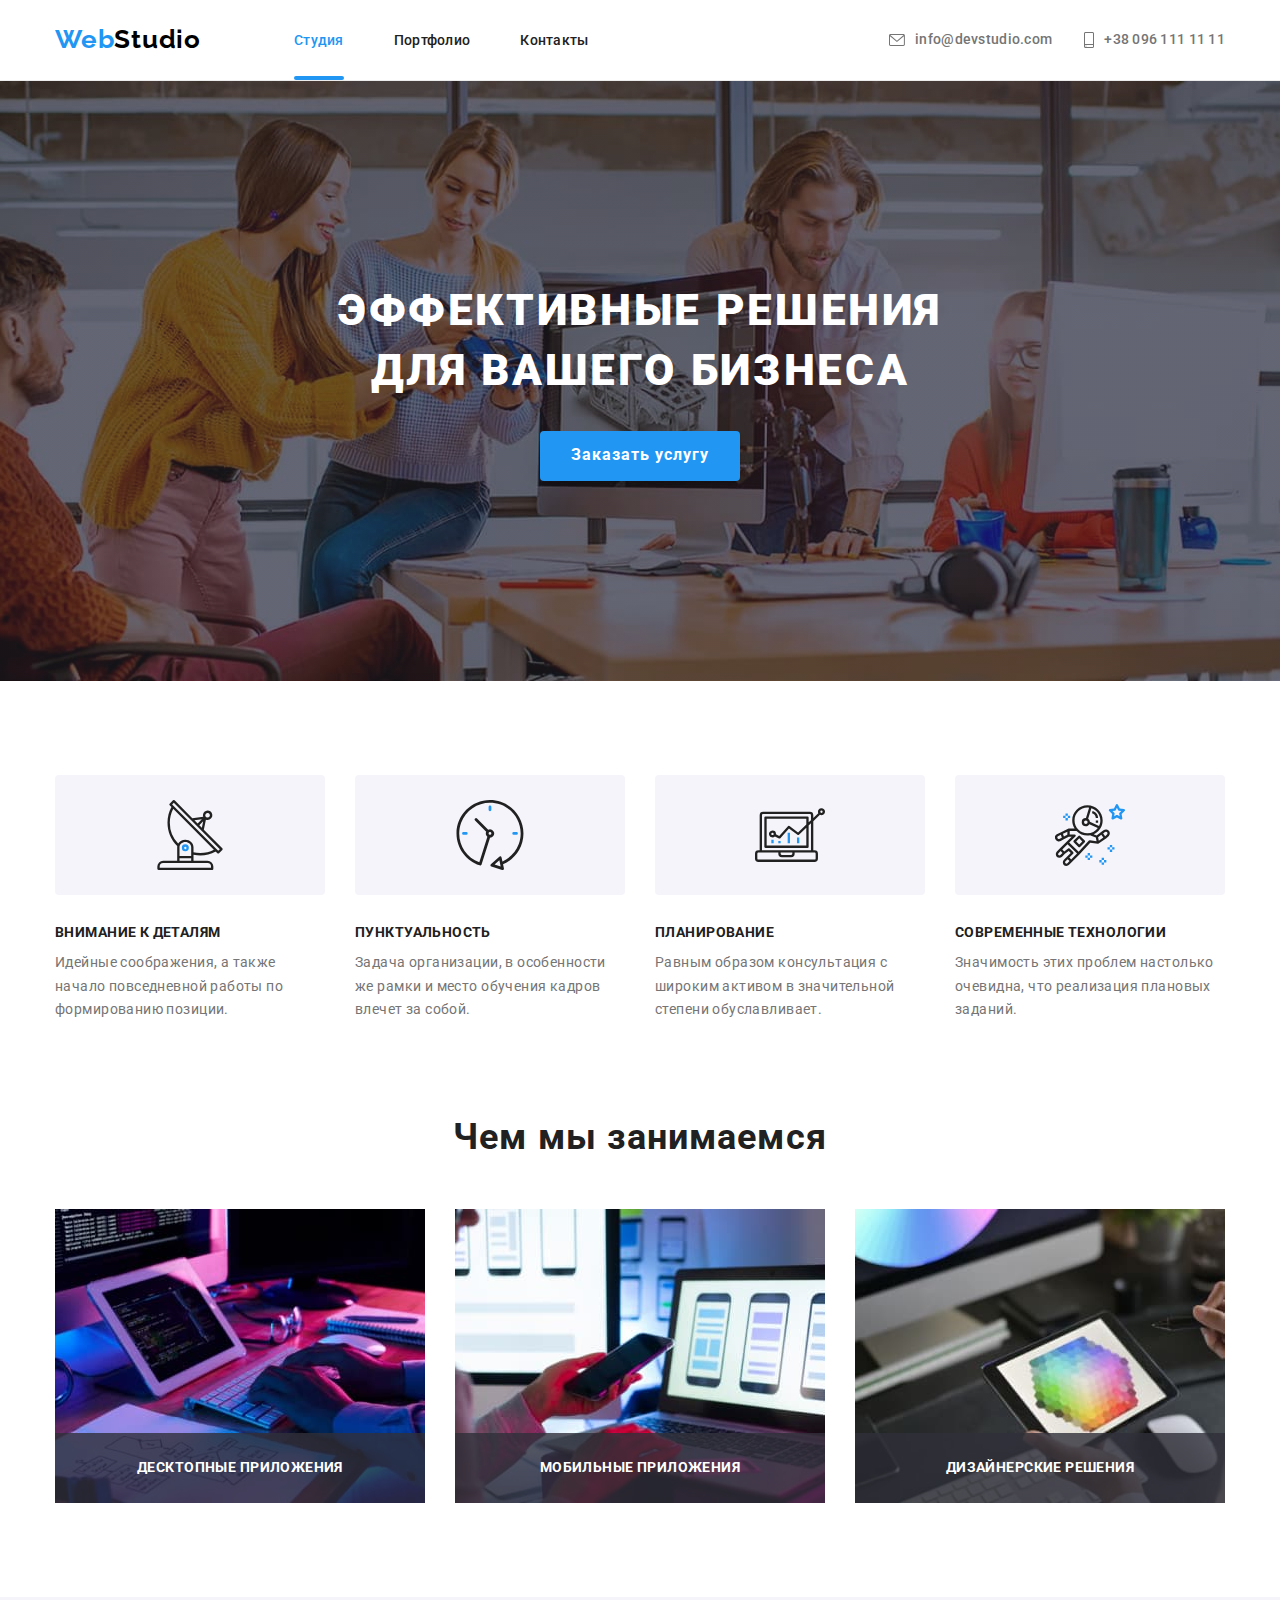
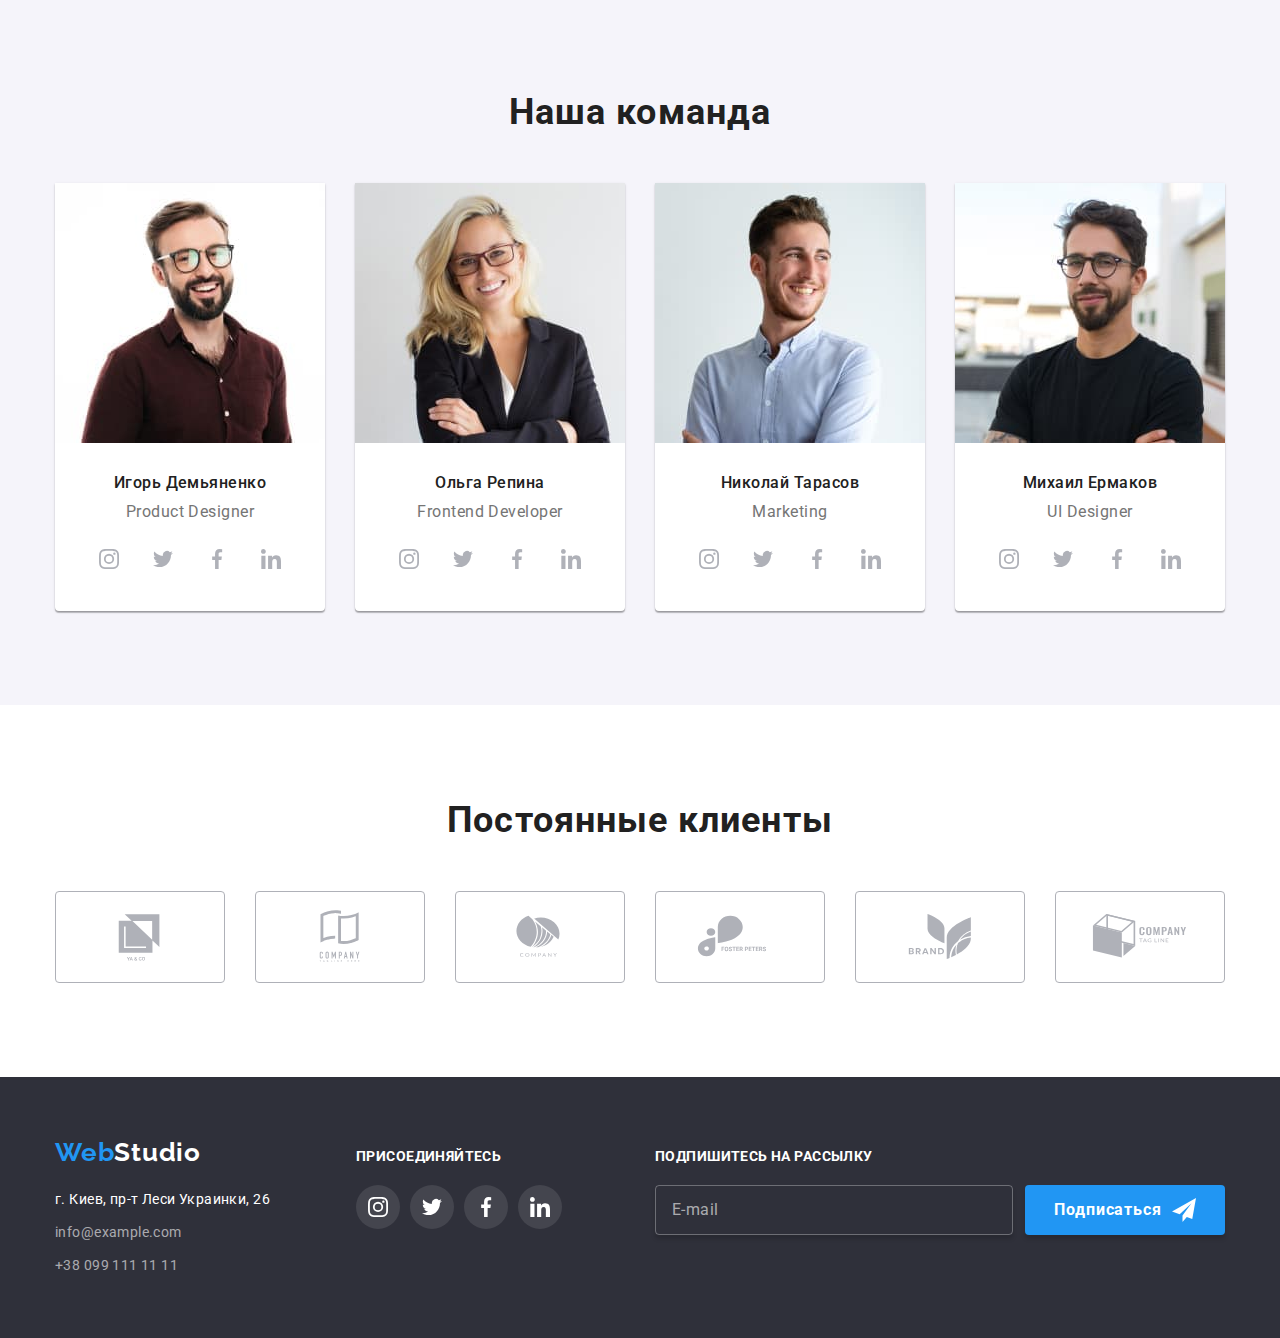
==== commit bdcf2c01: "Добавляет адаптивность изображениям" ====
--- a/index.html
+++ b/index.html
@@ -20,6 +20,7 @@
 
   <body class="body">
     <!-- Шапка страницы -->
+
     <header class="header">
       <div class="container header__container">
         <a href="" class="logo header__logo"><span class="logo__accent">Web</span>Studio</a>
@@ -127,9 +128,12 @@
         </div>
       </div>
     </header>
+
     <!-- Оновное содержимое страницы -->
+
     <main>
       <!-- Секция герой -->
+
       <section class="hero">
         <div class="hero__overlay">
           <div class="container">
@@ -145,7 +149,9 @@
           </div>
         </div>
       </section>
+
       <!-- Секция "Особенности" -->
+
       <section class="features section">
         <div class="container">
           <h2 class="visually-hidden">Особенности</h2>
@@ -200,7 +206,9 @@
           </ul>
         </div>
       </section>
+
       <!-- Секция "Чем мы занимаемся" -->
+
       <section class="services section">
         <div class="container">
           <h2 class="section-title services__section-title">Чем мы занимаемся</h2>
@@ -208,11 +216,12 @@
             <li class="services__item">
               <div class="services__thumb">
                 <img
-                  src="./images/box-1.jpg"
-                  srcset="./images/box-1.jpg 1x, ./images/box-1-2x.jpg 2x"
+                  src="./images/services/box-1.jpg"
+                  srcset="./images/services/box-1.jpg 1x, ./images/services/box-1-2x.jpg 2x"
                   class="picture"
                   alt="Программист разрабатывает десктопное приложение"
                   width="370"
+                  height="294"
                 />
                 <div class="services__content">
                   <h3 class="services__name">Десктопные приложения</h3>
@@ -223,11 +232,12 @@
             <li class="services__item">
               <div class="services__thumb">
                 <img
-                  src="./images/box-2.jpg"
-                  srcset="./images/box-2.jpg 1x, ./images/box-2-2x.jpg 2x"
+                  src="./images/services/box-2.jpg"
+                  srcset="./images/services/box-2.jpg 1x, ./images/services/box-2-2x.jpg 2x"
                   class="picture"
                   alt="Программист разрабатывает мобильное приложение"
                   width="370"
+                  height="294"
                 />
                 <div class="services__content">
                   <h3 class="services__name">Мобильные приложения</h3>
@@ -238,11 +248,12 @@
             <li class="services__item">
               <div class="services__thumb">
                 <img
-                  src="./images/box-3.jpg"
-                  srcset="./images/box-3.jpg 1x, ./images/box-3-2x.jpg 2x"
+                  src="./images/services/box-3.jpg"
+                  srcset="./images/services/box-3.jpg 1x, ./images/services/box-3-2x.jpg 2x"
                   class="picture"
                   alt="Дизайнер работает над дизайном приложения"
                   width="370"
+                  height="294"
                 />
                 <div class="services__content">
                   <h3 class="services__name">Дизайнерские решения</h3>
@@ -252,26 +263,43 @@
           </ul>
         </div>
       </section>
+
       <!-- Секция "Наша команда" -->
+
       <section class="section team">
         <div class="container">
           <h2 class="section-title team__section-title">Наша команда</h2>
           <ul class="team__specialists list">
             <li class="team__item">
               <div class="person-card team__person-card">
-                <img
-                  src="./images/specialist-1-270.jpg"
-                  srcset="
-                    ./images/specialist-1-270.jpg   270w,
-                    ./images/specialist-1-540.jpg   540w,
-                    ./images/specialist-1-810.jpg   810w,
-                    ./images/specialist-1-1080.jpg 1080w
-                  "
-                  sizes="(min-width: 1200px) 25vw, (min-width: 768px) 50vw, 100vw"
-                  class="picture"
-                  alt="Фотопортрет продукт-дизайнера"
-                  b
-                />
+                <picture>
+                  <source
+                    srcset="
+                      ./images/team/specialist-1-desk.jpg    1x,
+                      ./images/team/specialist-1-desk-2x.jpg 2x
+                    "
+                    media="(min-width: 1200px)"
+                  />
+                  <source
+                    srcset="
+                      ./images/team/specialist-1-tab.jpg    1x,
+                      ./images/team/specialist-1-tab-2x.jpg 2x
+                    "
+                    media="(min-width: 768px)"
+                  />
+                  <source
+                    srcset="
+                      ./images/team/specialist-1-mob.jpg    1x,
+                      ./images/team/specialist-1-mob-2x.jpg 2x
+                    "
+                  />
+                  <img
+                    src="./images/team/specialist-1-mob.jpg"
+                    class="picture"
+                    alt="Фотопортрет продукт-дизайнера"
+                  />
+                </picture>
+
                 <div class="person-card__content">
                   <h3 class="person-card__name">Игорь Демьяненко</h3>
                   <p class="person-card__position" lang="en">Product Designer</p>
@@ -314,18 +342,34 @@
 
             <li class="team__item">
               <div class="person-card team__person-card">
-                <img
-                  src="./images/specialist-2-270.jpg"
-                  srcset="
-                    ./images/specialist-2-270.jpg   270w,
-                    ./images/specialist-2-540.jpg   540w,
-                    ./images/specialist-2-810.jpg   810w,
-                    ./images/specialist-2-1080.jpg 1080w
-                  "
-                  sizes="(min-width: 1200px) 25vw, (min-width: 768px) 50vw, 100vw"
-                  class="picture"
-                  alt="Фотопортрет фронтенд-разработчика"
-                />
+                <picture>
+                  <source
+                    srcset="
+                      ./images/team/specialist-2-desk.jpg    1x,
+                      ./images/team/specialist-2-desk-2x.jpg 2x
+                    "
+                    media="(min-width: 1200px)"
+                  />
+                  <source
+                    srcset="
+                      ./images/team/specialist-2-tab.jpg    1x,
+                      ./images/team/specialist-2-tab-2x.jpg 2x
+                    "
+                    media="(min-width: 768px)"
+                  />
+                  <source
+                    srcset="
+                      ./images/team/specialist-2-mob.jpg    1x,
+                      ./images/team/specialist-2-mob-2x.jpg 2x
+                    "
+                  />
+                  <img
+                    src="./images/team/specialist-2-mob.jpg"
+                    class="picture"
+                    alt="Фотопортрет фронтенд-разработчика"
+                  />
+                </picture>
+
                 <div class="person-card__content">
                   <h3 class="person-card__name">Ольга Репина</h3>
                   <p class="person-card__position" lang="en">Frontend Developer</p>
@@ -368,18 +412,34 @@
 
             <li class="team__item">
               <div class="person-card team__person-card">
-                <img
-                  src="./images/specialist-3-270.jpg"
-                  srcset="
-                    ./images/specialist-3-270.jpg   270w,
-                    ./images/specialist-3-540.jpg   540w,
-                    ./images/specialist-3-810.jpg   810w,
-                    ./images/specialist-3-1080.jpg 1080w
-                  "
-                  sizes="(min-width: 1200px) 25vw, (min-width: 768px) 50vw, 100vw"
-                  class="picture"
-                  alt="Фотопортрет маркетолога"
-                />
+                <picture>
+                  <source
+                    srcset="
+                      ./images/team/specialist-3-desk.jpg    1x,
+                      ./images/team/specialist-3-desk-2x.jpg 2x
+                    "
+                    media="(min-width: 1200px)"
+                  />
+                  <source
+                    srcset="
+                      ./images/team/specialist-3-tab.jpg    1x,
+                      ./images/team/specialist-3-tab-2x.jpg 2x
+                    "
+                    media="(min-width: 768px)"
+                  />
+                  <source
+                    srcset="
+                      ./images/team/specialist-3-mob.jpg    1x,
+                      ./images/team/specialist-3-mob-2x.jpg 2x
+                    "
+                  />
+                  <img
+                    src="./images/team/specialist-3-mob.jpg"
+                    class="picture"
+                    alt="Фотопортрет маркетолога"
+                  />
+                </picture>
+
                 <div class="person-card__content">
                   <h3 class="person-card__name">Николай Тарасов</h3>
                   <p class="person-card__position" lang="en">Marketing</p>
@@ -422,18 +482,35 @@
 
             <li class="team__item">
               <div class="person-card team__person-card">
-                <img
-                  src="./images/specialist-4-270.jpg"
-                  srcset="
-                    ./images/specialist-4-270.jpg   270w,
-                    ./images/specialist-4-540.jpg   540w,
-                    ./images/specialist-4-810.jpg   810w,
-                    ./images/specialist-4-1080.jpg 1080w
-                  "
-                  sizes="(min-width: 1200px) 25vw, (min-width: 768px) 50vw, 100vw"
-                  class="picture"
-                  alt="Фотопортрет разработчика пользовательских интерфейсов"
-                />
+                <picture>
+                  <source
+                    srcset="
+                      ./images/team/specialist-4-desk.jpg    1x,
+                      ./images/team/specialist-4-desk-2x.jpg 2x
+                    "
+                    media="(min-width: 1200px)"
+                  />
+                  <source
+                    srcset="
+                      ./images/team/specialist-4-tab.jpg    1x,
+                      ./images/team/specialist-4-tab-2x.jpg 2x
+                    "
+                    media="(min-width: 768px)"
+                  />
+                  <source
+                    srcset="
+                      ./images/team/specialist-4-mob.jpg    1x,
+                      ./images/team/specialist-4-mob-2x.jpg 2x
+                    "
+                  />
+                  <img
+                    src="./images/team/specialist-4-mob.jpg"
+                    class="picture"
+                    alt="Фотопортрет разработчика
+                  пользовательских интерфейсов"
+                  />
+                </picture>
+
                 <div class="person-card__content">
                   <h3 class="person-card__name">Михаил Ермаков</h3>
                   <p class="person-card__position" lang="en">UI Designer</p>
@@ -533,7 +610,9 @@
         </div>
       </section>
     </main>
+
     <!-- Подвал страницы -->
+
     <footer class="footer">
       <div class="container footer__container">
         <div class="footer__wrapper">
@@ -611,7 +690,9 @@
         </div>
       </div>
     </footer>
+
     <!-- МОДАЛЬНОЕ ОКНО -->
+
     <div class="backdrop is-hidden" data-modal>
       <div class="modal">
         <button
--- a/css/main.min.css
+++ b/css/main.min.css
@@ -1,2 +1,2 @@
-:root{--primary-font: 'Roboto', sans-serif;--primary-text-color: #757575;--secondary-text-color: #212121;--input-text-color: rgba(117, 117, 117, 0.5);--accent-color: #2196f3;--bg-color: #ffffff;--section-item-gap: 30px;--timing-function: cubic-bezier(0.4, 0, 0.2, 1)}.visually-hidden{position:absolute;width:1px;height:1px;margin:-1px;border:0;padding:0;white-space:nowrap;-webkit-clip-path:inset(100%);clip-path:inset(100%);clip:rect(0 0 0 0);overflow:hidden}.no-scroll{overflow:scroll}body{color:var(--primary-text-color);background-color:var(--bg-color);font-family:var(--primary-font)}button{font-family:inherit;cursor:pointer;border:none}.section{padding-top:60px;padding-bottom:60px}@media screen and (min-width: 1200px){.section{padding-top:94px;padding-bottom:94px}}.link{text-decoration:none}.list{list-style:none;padding:0;margin:0}input:focus,textarea:focus{outline:none}button{padding:0}h1,h2,h3,h4,h5,h6,p{margin:0}.container{padding-left:15px;padding-right:15px;margin:0 auto}@media screen and (min-width: 480px){.container{width:480px}}@media screen and (min-width: 768px){.container{width:768px}}@media screen and (min-width: 1200px){.container{width:1200px}}.picture{display:block;max-width:100%;height:auto}.logo{color:#000000;font-family:'Raleway', sans-serif;font-weight:700;font-size:24px;line-height:1.17;letter-spacing:0.03em;text-decoration:none}@media screen and (min-width: 1200px){.logo{font-size:26px;line-height:1.2}}.logo__accent{color:var(--accent-color)}.logo--inverse{color:#ffffff}.btn{min-height:50px;border-radius:4px;font-weight:700;font-size:16px;line-height:1.9;letter-spacing:0.06em;-webkit-box-shadow:0px 4px 4px rgba(0,0,0,0.15);box-shadow:0px 4px 4px rgba(0,0,0,0.15);-webkit-transition:background-color 250ms var(--timing-function);transition:background-color 250ms var(--timing-function)}@media screen and (min-width: 320px){.btn{min-width:200px}}.btn__icon{fill:currentColor}.btn__icon--append{margin-left:10px}.btn--primary{color:#ffffff;background-color:var(--accent-color)}.btn--has-icon{display:-webkit-box;display:-ms-flexbox;display:flex;-webkit-box-pack:center;-ms-flex-pack:center;justify-content:center;-webkit-box-align:center;-ms-flex-align:center;align-items:center}.btn--primary:hover,.btn--primary:focus{background-color:#188ce8}.close-btn-outline{display:-webkit-box;display:-ms-flexbox;display:flex;-webkit-box-pack:center;-ms-flex-pack:center;justify-content:center;-webkit-box-align:center;-ms-flex-align:center;align-items:center;width:30px;height:30px;background-color:transparent;border:1px solid rgba(0,0,0,0.1);border-radius:50%}.close-btn-outline__icon{-webkit-transition:fill 250ms var(--timing-function);transition:fill 250ms var(--timing-function)}.close-btn-outline:hover .close-btn-outline__icon,.close-btn-outline:focus .close-btn-outline__icon{fill:var(--accent-color)}.close-btn{background-color:transparent}.close-btn__icon{fill:var(--secondary-text-color);-webkit-transition:fill 250ms var(--timing-function);transition:fill 250ms var(--timing-function)}.close-btn:hover .close-btn__icon,.close-btn:focus .close-btn__icon{fill:var(--accent-color)}.burger-btn{display:-webkit-box;display:-ms-flexbox;display:flex;background-color:transparent}@media screen and (min-width: 768px){.burger-btn{display:none}}.burger-btn__icon{-webkit-transition:fill 250ms var(--timing-function);transition:fill 250ms var(--timing-function)}.burger-btn__icon:hover,.burger-btn__icon:focus{fill:var(--accent-color)}.nav__link{position:relative;font-weight:500;letter-spacing:0.02em;-webkit-transition:color 250ms var(--timing-function);transition:color 250ms var(--timing-function);color:var(--secondary-text-color)}.nav__link--has-underline::after{content:'';position:absolute;left:0;bottom:0;display:block;width:100%;height:4px;background-color:var(--accent-color);border-radius:2px}.nav__link:hover,.nav__link:focus,.nav__link--active{color:var(--accent-color)}.nav__link--size--S{font-size:14px;line-height:1.14}.nav__link--size--M{font-size:40px;line-height:47px}.nav__link--padding--vertical{padding:32px 0}.nav--type--column{display:-webkit-box;display:-ms-flexbox;display:flex;-webkit-box-orient:vertical;-webkit-box-direction:normal;-ms-flex-direction:column;flex-direction:column}.nav--type--row{display:-webkit-box;display:-ms-flexbox;display:flex}.nav__item--indent--top:not(:first-child){margin-top:32px}.nav__item--indent--left:not(:first-child){margin-left:50px}.section-title{color:var(--secondary-text-color);font-weight:700;font-size:28px;line-height:1.18;letter-spacing:0.03em;text-align:center}@media screen and (min-width: 1200px){.section-title{font-size:36px;line-height:1.17}}.person-card{background-color:var(--bg-color);border-radius:0 0 4px 4px;-webkit-box-shadow:0px 1px 3px rgba(0,0,0,0.12),0px 1px 1px rgba(0,0,0,0.14),0px 2px 1px rgba(0,0,0,0.2);box-shadow:0px 1px 3px rgba(0,0,0,0.12),0px 1px 1px rgba(0,0,0,0.14),0px 2px 1px rgba(0,0,0,0.2)}.person-card__content{padding-top:30px;padding-bottom:30px}.person-card__name{margin-bottom:10px;color:var(--secondary-text-color);font-weight:500;font-size:16px;line-height:1.19;text-align:center;letter-spacing:0.03em}.person-card__position{margin-bottom:16px;font-size:16px;line-height:1.19;text-align:center;letter-spacing:0.03em}.socials-icons{display:-webkit-box;display:-ms-flexbox;display:flex;-webkit-box-pack:center;-ms-flex-pack:center;justify-content:center}.socials-icons__item:not(:first-child){margin-left:10px}.socials-icons__link{display:-webkit-inline-box;display:-ms-inline-flexbox;display:inline-flex;-webkit-box-pack:center;-ms-flex-pack:center;justify-content:center;-webkit-box-align:center;-ms-flex-align:center;align-items:center;width:44px;height:44px;background-color:transparent;color:#afb1b8;border-radius:50%;-webkit-transition:background-color 250ms var(--timing-function);transition:background-color 250ms var(--timing-function)}.socials-icons__icon{fill:currentColor;-webkit-transition:fill 250ms var(--timing-function);transition:fill 250ms var(--timing-function)}.socials-icons__link--inverse{color:#ffffff;background-color:rgba(255,255,255,0.1)}.socials-icons__link:hover,.socials-icons__link:focus{background-color:var(--accent-color)}.socials-icons__link:hover .socials-icons__icon,.socials-icons__link:focus .socials-icons__icon{fill:#ffffff}.socials{display:-webkit-box;display:-ms-flexbox;display:flex;-ms-flex-wrap:wrap;flex-wrap:wrap;margin-left:-10px;margin-top:-10px}.socials__item{margin-left:10px;margin-top:10px}.socials__item:not(:last-child){padding-right:10px;border-right:1px solid rgba(33,33,33,0.2)}.socials__link{font-weight:500;font-size:18px;line-height:1.22;letter-spacing:0.02em;color:var(--accent-color)}.companies{display:-webkit-box;display:-ms-flexbox;display:flex}@media screen and (max-width: 1199px){.companies{-ms-flex-wrap:wrap;flex-wrap:wrap;margin-top:calc(-1 * var(--section-item-gap));margin-left:calc(-1 * var(--section-item-gap))}}.companies__item:not(:first-child){margin-left:var(--section-item-gap)}.companies__item{-ms-flex-preferred-size:calc(100% / 2 - var(--section-item-gap));flex-basis:calc(100% / 2 - var(--section-item-gap))}@media screen and (min-width: 768px){.companies__item{-ms-flex-preferred-size:calc(100% / 3 - var(--section-item-gap));flex-basis:calc(100% / 3 - var(--section-item-gap))}}@media screen and (min-width: 1200px){.companies__item{-ms-flex-preferred-size:auto;flex-basis:auto;-webkit-box-flex:1;-ms-flex-positive:1;flex-grow:1}}@media screen and (max-width: 1199px){.companies__item{margin-top:var(--section-item-gap);margin-left:var(--section-item-gap)}}.companies__link{display:-webkit-box;display:-ms-flexbox;display:flex;-webkit-box-pack:center;-ms-flex-pack:center;justify-content:center;-webkit-box-align:center;-ms-flex-align:center;align-items:center;min-height:92px;color:#afb1b8;border:1px solid #afb1b8;border-radius:4px;-webkit-transition:border-color 250ms var(--timing-function);transition:border-color 250ms var(--timing-function)}.companies__icon{width:106px;height:60px;fill:currentColor;-webkit-transition:fill 250ms var(--timing-function);transition:fill 250ms var(--timing-function)}.companies__link:hover,.companies__link:focus{border-color:var(--accent-color)}.companies__link:hover .companies__icon,.companies__link:focus .companies__icon{fill:var(--accent-color)}.appeal{color:#ffffff;font-weight:700;font-size:14px;line-height:1.14;letter-spacing:0.03em;text-transform:uppercase}.subscription{display:block;text-align:center}@media screen and (min-width: 1200px){.subscription{display:-webkit-box;display:-ms-flexbox;display:flex;-webkit-box-align:center;-ms-flex-align:center;align-items:center}}.subscription__input{display:block;padding:0 0 0 16px;width:100%;min-height:50px;background-color:inherit;font-size:16px;line-height:1.25;letter-spacing:0.03em;color:rgba(255,255,255,0.6);border-radius:4px;border:1px solid rgba(255,255,255,0.3);-webkit-box-shadow:0px 4px 4px rgba(0,0,0,0.15);box-shadow:0px 4px 4px rgba(0,0,0,0.15);-webkit-transition:border 250ms var(--timing-function);transition:border 250ms var(--timing-function)}@media screen and (min-width: 768px){.subscription__input{width:450px}}@media screen and (min-width: 1200px){.subscription__input{width:358px}}@media screen and (min-width: 768px) and (max-width: 1199px){.subscription__input{margin-left:auto;margin-right:auto}}.subscription__input::-webkit-input-placeholder{font-size:16px;line-height:1.25;letter-spacing:0.03em;color:rgba(255,255,255,0.6)}.subscription__input:-ms-input-placeholder{font-size:16px;line-height:1.25;letter-spacing:0.03em;color:rgba(255,255,255,0.6)}.subscription__input::-ms-input-placeholder{font-size:16px;line-height:1.25;letter-spacing:0.03em;color:rgba(255,255,255,0.6)}.subscription__input::placeholder{font-size:16px;line-height:1.25;letter-spacing:0.03em;color:rgba(255,255,255,0.6)}.subscription__input:focus{border:1px solid var(--accent-color)}.subscription__btn{margin-top:20px;margin-left:auto;margin-right:auto}@media screen and (min-width: 1200px){.subscription__btn{margin-top:0;margin-left:12px}}.card-set{display:block}@media screen and (min-width: 768px){.card-set{display:-webkit-box;display:-ms-flexbox;display:flex;-ms-flex-wrap:wrap;flex-wrap:wrap}}.card-set__item{background-color:var(--bg-color)}@media screen and (min-width: 768px){.card-set__item{-ms-flex-preferred-size:calc(100% / 2 - var(--section-item-gap));flex-basis:calc(100% / 2 - var(--section-item-gap));margin-top:var(--section-item-gap);margin-left:var(--section-item-gap)}}@media screen and (min-width: 1200px){.card-set__item{-ms-flex-preferred-size:calc(100% / 3 - var(--section-item-gap));flex-basis:calc(100% / 3 - var(--section-item-gap))}}.card-set__item:not(:first-child){margin-top:var(--section-item-gap)}.input-field__input{display:block;margin-top:4px;padding:11px 0 11px 42px;width:100%;height:40px;font-size:12px;line-height:1.17;letter-spacing:0.01em;color:var(--input-text-color);border:1px solid rgba(33,33,33,0.2);border-radius:4px;-webkit-transition:border 250ms var(--timing-function);transition:border 250ms var(--timing-function)}.input-field__input:focus{border:1px solid var(--accent-color)}.input-field__label{display:block;font-size:12px;line-height:1.17;letter-spacing:0.01em;text-align:left}.input-field__overlay{position:relative}.input-field__icon{position:absolute;top:50%;left:0;-webkit-transform:translate(12px, -50%);transform:translate(12px, -50%);fill:#000000;-webkit-transition:fill 250ms var(--timing-function);transition:fill 250ms var(--timing-function)}.input-field__input:focus+.input-field__icon{fill:var(--accent-color)}.input-field__input--comment{padding:12px 16px;height:120px;resize:none}.input-field__input--comment::-webkit-input-placeholder{font-size:12px;line-height:1.17;letter-spacing:0.01em;color:var(--input-text-color)}.input-field__input--comment:-ms-input-placeholder{font-size:12px;line-height:1.17;letter-spacing:0.01em;color:var(--input-text-color)}.input-field__input--comment::-ms-input-placeholder{font-size:12px;line-height:1.17;letter-spacing:0.01em;color:var(--input-text-color)}.input-field__input--comment::placeholder{font-size:12px;line-height:1.17;letter-spacing:0.01em;color:var(--input-text-color)}.agreement{display:-webkit-box;display:-ms-flexbox;display:flex;-webkit-box-pack:center;-ms-flex-pack:center;justify-content:center;-webkit-box-align:center;-ms-flex-align:center;align-items:center}.agreement__label{margin-left:7px;font-size:12px;line-height:1.17;letter-spacing:0.03em}@media screen and (min-width: 1200px){.agreement__label{font-size:14px;line-height:1.71}}.agreement__link{color:var(--accent-color)}.agreement__icon{display:inline-block;min-width:16px;height:15px;background-color:var(--bg-color);border:1px solid #000000;border-radius:2px}.agreement__checkbox:checked+.agreement__icon{background-image:url("../images/check.svg");background-color:var(--accent-color);border:1px solid var(--accent-color);background-size:contain;background-repeat:no-repeat;background-position:center}.header{position:relative;border-bottom:1px solid #ececec}.header__container{display:-webkit-box;display:-ms-flexbox;display:flex;-webkit-box-align:center;-ms-flex-align:center;align-items:center}.header__logo{padding:16px 0}@media screen and (min-width: 768px){.header__logo{padding:26px 0}}@media screen and (min-width: 1200px){.header__logo{padding:24px 0}}.header__nav{display:none}@media screen and (min-width: 768px){.header__nav{display:-webkit-box;display:-ms-flexbox;display:flex;margin-left:88px}}@media screen and (min-width: 1200px){.header__nav{margin-left:93px}}.header__contacts{display:none}@media screen and (min-width: 768px){.header__contacts{display:block;margin-left:auto}}@media screen and (min-width: 1200px){.header__contacts{display:-webkit-box;display:-ms-flexbox;display:flex}}.header__item:not(:first-child){margin-top:10px}@media screen and (min-width: 1200px){.header__item:not(:first-child){margin-left:32px;margin-top:0}}.header__link{position:relative;font-weight:500;letter-spacing:0.02em;-webkit-transition:color 250ms var(--timing-function);transition:color 250ms var(--timing-function);display:-webkit-inline-box;display:-ms-inline-flexbox;display:inline-flex;-webkit-box-align:center;-ms-flex-align:center;align-items:center;font-size:12px;line-height:1.17;color:var(--primary-text-color)}@media screen and (min-width: 1200px){.header__link{padding-top:32px;padding-bottom:32px;font-size:14px;line-height:1.14}}.header__link:hover,.header__link:focus{color:var(--accent-color)}.header__icon{fill:currentColor;margin-right:8px}@media screen and (min-width: 1200px){.header__icon{margin-right:10px}}.header__icon--mail{width:14px;height:10px}@media screen and (min-width: 1200px){.header__icon--mail{width:16px;height:12px}}.header__icon--phone{width:10px;height:14px}@media screen and (min-width: 1200px){.header__icon--phone{width:10px;height:16px}}.header__link:hover .header__icon,.header__link:focus .header__icon{fill:var(--accent-color)}.header__burger-btn{margin-left:auto}.mobile-menu{position:fixed;left:0;top:0;z-index:999;padding:48px 0;width:100%;height:100vh;background-color:var(--bg-color);-webkit-transform:translateX(-100%);transform:translateX(-100%);-webkit-transition:-webkit-transform 250ms var(--timing-function);transition:-webkit-transform 250ms var(--timing-function);transition:transform 250ms var(--timing-function);transition:transform 250ms var(--timing-function), -webkit-transform 250ms var(--timing-function)}@media screen and (min-width: 768px){.mobile-menu{display:none}}.mobile-menu__container{display:-webkit-box;display:-ms-flexbox;display:flex;-webkit-box-orient:vertical;-webkit-box-direction:normal;-ms-flex-direction:column;flex-direction:column;height:100%;margin:0 40px}.mobile-menu__close-btn{position:absolute;top:10px;right:15px}.mobile-menu__contacts{margin-top:auto}.mobile-menu__item:not(:first-child){margin-top:32px}.mobile-menu__link{font-weight:500;font-size:24px;line-height:1.17;letter-spacing:0.02em;color:var(--primary-text-color)}.mobile-menu__link--accent{font-size:24px;line-height:1.17;color:var(--accent-color)}@media screen and (min-width: 480px){.mobile-menu__link--accent{font-size:34px;line-height:1.18}}.mobile-menu__socials{margin-top:64px}.mobile-menu.is-open{-webkit-transform:translateX(0);transform:translateX(0)}.hero{text-align:center}.hero__overlay{padding:118px 0;margin:0 auto;max-width:1600px;background-color:#2f303a;background-image:-webkit-gradient(linear, left top, right top, from(rgba(47,48,58,0.4)), to(rgba(47,48,58,0.4))),url(../images/hero-bg-image-mobile.jpg);background-image:linear-gradient(to right, rgba(47,48,58,0.4), rgba(47,48,58,0.4)),url(../images/hero-bg-image-mobile.jpg);background-repeat:no-repeat;background-size:cover;background-position:center}@media (min-device-pixel-ratio: 2), (-webkit-min-device-pixel-ratio: 2), (min-resolution: 192dpi), (min-resolution: 2dppx){.hero__overlay{background-image:-webkit-gradient(linear, left top, right top, from(rgba(47,48,58,0.4)), to(rgba(47,48,58,0.4))),url(../images/hero-bg-image-mobile-2x.jpg);background-image:linear-gradient(to right, rgba(47,48,58,0.4), rgba(47,48,58,0.4)),url(../images/hero-bg-image-mobile-2x.jpg)}}@media screen and (min-width: 480px){.hero__overlay{background-image:-webkit-gradient(linear, left top, right top, from(rgba(47,48,58,0.4)), to(rgba(47,48,58,0.4))),url(../images/hero-bg-image-tablet.jpg);background-image:linear-gradient(to right, rgba(47,48,58,0.4), rgba(47,48,58,0.4)),url(../images/hero-bg-image-tablet.jpg)}}@media screen and (min-width: 480px) and (min-device-pixel-ratio: 2), screen and (min-width: 480px) and (-webkit-min-device-pixel-ratio: 2), screen and (min-width: 480px) and (min-resolution: 192dpi), screen and (min-width: 480px) and (min-resolution: 2dppx){.hero__overlay{background-image:-webkit-gradient(linear, left top, right top, from(rgba(47,48,58,0.4)), to(rgba(47,48,58,0.4))),url(../images/hero-bg-image-tablet-2x.jpg);background-image:linear-gradient(to right, rgba(47,48,58,0.4), rgba(47,48,58,0.4)),url(../images/hero-bg-image-tablet-2x.jpg)}}@media screen and (min-width: 768){.hero__overlay{background-image:-webkit-gradient(linear, left top, right top, from(rgba(47,48,58,0.4)), to(rgba(47,48,58,0.4))),url(../images/hero-bg-image-desktop.jpg);background-image:linear-gradient(to right, rgba(47,48,58,0.4), rgba(47,48,58,0.4)),url(../images/hero-bg-image-desktop.jpg)}}@media screen and (min-width: 768) and (min-device-pixel-ratio: 2), screen and (min-width: 768) and (-webkit-min-device-pixel-ratio: 2), screen and (min-width: 768) and (min-resolution: 192dpi), screen and (min-width: 768) and (min-resolution: 2dppx){.hero__overlay{background-image:-webkit-gradient(linear, left top, right top, from(rgba(47,48,58,0.4)), to(rgba(47,48,58,0.4))),url(../images/hero-bg-image-desktop-2x.jpg);background-image:linear-gradient(to right, rgba(47,48,58,0.4), rgba(47,48,58,0.4)),url(../images/hero-bg-image-desktop-2x.jpg)}}@media screen and (min-width: 1200px){.hero__overlay{padding:200px 0}}.hero__title{margin:0 auto 30px auto;max-width:360px;color:#ffffff;font-weight:900;font-size:26px;line-height:1.62;letter-spacing:0.06em;text-transform:uppercase}@media screen and (min-width: 1200px){.hero__title{max-width:696px;font-size:44px;line-height:1.36}}.features__list{display:block}@media screen and (min-width: 768px){.features__list{display:-webkit-box;display:-ms-flexbox;display:flex}}@media screen and (min-width: 768px) and (max-width: 1199px){.features__list{-ms-flex-wrap:wrap;flex-wrap:wrap;margin-top:calc(-1 * var(--section-item-gap));margin-left:calc(-1 * var(--section-item-gap))}}@media screen and (min-width: 768px) and (max-width: 1199px){.features__item{-ms-flex-preferred-size:calc((100% / 2 - var(--section-item-gap)));flex-basis:calc((100% / 2 - var(--section-item-gap)));margin-top:var(--section-item-gap);margin-left:var(--section-item-gap)}}@media screen and (min-width: 1200px){.features__item{-ms-flex-preferred-size:calc((100% - 3 * var(--section-item-gap)) / 4);flex-basis:calc((100% - 3 * var(--section-item-gap)) / 4)}}@media screen and (max-width: 767px){.features__item:not(:first-child){margin-top:var(--section-item-gap)}}@media screen and (min-width: 1200px){.features__item:not(:first-child){margin-left:var(--section-item-gap)}}.features__thumb{display:-webkit-box;display:-ms-flexbox;display:flex;-webkit-box-pack:center;-ms-flex-pack:center;justify-content:center;-webkit-box-align:center;-ms-flex-align:center;align-items:center;height:120px;background-color:#f5f4fa;border-radius:4px}.features__title{margin-top:var(--section-item-gap);color:var(--secondary-text-color);font-weight:700;font-size:14px;line-height:1.14;letter-spacing:0.03em;text-align:center;text-transform:uppercase}@media screen and (min-width: 768px){.features__title{text-align:left}}.features__text{margin-top:10px;font-size:14px;line-height:1.71;letter-spacing:0.03em}.services{display:none;padding-top:0px}.services__section-title{margin-bottom:30px}@media screen and (min-width: 1200px){.services__section-title{margin-bottom:50px}}.services__list{display:-webkit-box;display:-ms-flexbox;display:flex}.services__item{-ms-flex-preferred-size:calc((100% - 2 * var(--section-item-gap)) / 3);flex-basis:calc((100% - 2 * var(--section-item-gap)) / 3)}.services__item:not(:first-child){margin-left:var(--section-item-gap)}.services__thumb{position:relative}.services__content{position:absolute;left:0;bottom:0;width:100%;padding-top:27px;padding-bottom:27px;background-color:rgba(47,48,58,0.8)}.services__name{color:#ffffff;font-weight:700;font-size:14px;line-height:1.14;letter-spacing:0.03em;text-transform:uppercase;text-align:center}@media screen and (min-width: 1200px){.services{display:block}}.team{background-color:#f5f4fa}.team__section-title{margin-bottom:30px}@media screen and (min-width: 1200px){.team__section-title{margin-bottom:50px}}.team__specialists{display:block}@media screen and (min-width: 768px){.team__specialists{display:-webkit-box;display:-ms-flexbox;display:flex}}@media screen and (min-width: 768px) and (max-width: 1199px){.team__specialists{-ms-flex-wrap:wrap;flex-wrap:wrap;margin-top:calc(-1 * var(--section-item-gap));margin-left:calc(-1 * var(--section-item-gap))}}.team__item{width:100%}@media screen and (min-width: 768px) and (max-width: 1199px){.team__item{-ms-flex-preferred-size:calc(100% / 2 - var(--section-item-gap));flex-basis:calc(100% / 2 - var(--section-item-gap));margin-top:var(--section-item-gap);margin-left:var(--section-item-gap)}}@media screen and (min-width: 1200px){.team__item{-ms-flex-preferred-size:calc((100& - 3 * var(--section-item-gap)) / 4);flex-basis:calc((100& - 3 * var(--section-item-gap)) / 4)}}@media screen and (max-width: 767px){.team__item:not(:first-child){margin-top:var(--section-item-gap)}}@media screen and (min-width: 1200px){.team__item:not(:first-child){margin-left:var(--section-item-gap)}}.clients__section-title{margin-bottom:30px}@media screen and (min-width: 1200px){.clients__section-title{margin-bottom:50px}}.footer{padding-top:60px;padding-bottom:60px;background-color:#2f303a}.footer__container{display:block;text-align:center}@media screen and (min-width: 1200px){.footer__container{display:-webkit-box;display:-ms-flexbox;display:flex;-webkit-box-align:baseline;-ms-flex-align:baseline;align-items:baseline;text-align:left}}.footer__wrapper{display:block}@media screen and (min-width: 768px){.footer__wrapper{display:-webkit-box;display:-ms-flexbox;display:flex;-webkit-box-align:baseline;-ms-flex-align:baseline;align-items:baseline}}@media screen and (min-width: 768px) and (max-width: 1199px){.footer__wrapper{margin-left:61px}}.footer__appeal{margin-bottom:20px}.footer__contacts-container{min-width:231px}.footer__contacts{margin-top:20px}.footer__item:not(:first-child){margin-top:9px}.footer__link{color:rgba(255,255,255,0.6);font-style:normal;font-size:14px;font-weight:400;line-height:1.71;letter-spacing:0.03em;-webkit-transition:color 250ms var(--timing-function);transition:color 250ms var(--timing-function)}.footer__link--white{color:#ffffff}.footer__link:hover,.footer__link:focus{color:var(--accent-color)}.footer__socials-container{margin-top:60px}@media screen and (min-width: 768px){.footer__socials-container{margin-top:0;margin-left:165px}}@media screen and (min-width: 1200px){.footer__socials-container{margin-left:70px}}.footer__subscription-container{margin-top:60px}@media screen and (min-width: 1200px){.footer__subscription-container{margin-top:0;margin-left:93px}}.portfolio__filters{display:-webkit-box;display:-ms-flexbox;display:flex;-ms-flex-wrap:wrap;flex-wrap:wrap;margin-bottom:30px}@media screen and (min-width: 1200px){.portfolio__filters{margin-bottom:50px}}@media scrren and (max-width: 767px){.portfolio__filters{-webkit-box-pack:start;-ms-flex-pack:start;justify-content:flex-start;margin-left:-8px;margin-top:-15px}}@media screen and (min-width: 768px){.portfolio__filters{-webkit-box-pack:center;-ms-flex-pack:center;justify-content:center}}@media screen and (max-width: 767px){.portfolio__item{margin-left:8px;margin-top:15px}}.portfolio__item:not(:first-child){margin-left:8px}.portfolio__filter{padding:6px 22px;color:var(--secondary-text-color);background-color:#f5f4fa;font-weight:500;font-size:16px;line-height:1.63;letter-spacing:0.03em;border-radius:4px;-webkit-transition:color 250ms var(--timing-function),background-color 250ms var(--timing-function),-webkit-box-shadow 250ms var(--timing-function);transition:color 250ms var(--timing-function),background-color 250ms var(--timing-function),-webkit-box-shadow 250ms var(--timing-function);transition:color 250ms var(--timing-function),box-shadow 250ms var(--timing-function),background-color 250ms var(--timing-function);transition:color 250ms var(--timing-function),box-shadow 250ms var(--timing-function),background-color 250ms var(--timing-function),-webkit-box-shadow 250ms var(--timing-function)}.portfolio__filter--active,.portfolio__filter:hover,.portfolio__filter:focus{color:#ffffff;background-color:var(--accent-color);-webkit-box-shadow:0px 3px 1px rgba(0,0,0,0.1),0px 1px 2px rgba(0,0,0,0.08),0px 2px 2px rgba(0,0,0,0.12);box-shadow:0px 3px 1px rgba(0,0,0,0.1),0px 1px 2px rgba(0,0,0,0.08),0px 2px 2px rgba(0,0,0,0.12)}@media screen and (min-width: 768px){.portfolio__card-set{margin-top:calc(-1 * var(--section-item-gap));margin-left:calc(-1 * var(--section-item-gap))}}.card{display:-webkit-box;display:-ms-flexbox;display:flex;-webkit-box-orient:vertical;-webkit-box-direction:normal;-ms-flex-direction:column;flex-direction:column;height:100%;text-decoration:none;-webkit-transition:-webkit-box-shadow 250ms var(--timing-function);transition:-webkit-box-shadow 250ms var(--timing-function);transition:box-shadow 250ms var(--timing-function);transition:box-shadow 250ms var(--timing-function), -webkit-box-shadow 250ms var(--timing-function)}.card:hover,.card:focus{-webkit-box-shadow:0px 1px 1px rgba(0,0,0,0.12),0px 4px 4px rgba(0,0,0,0.06),1px 4px 6px rgba(0,0,0,0.16);box-shadow:0px 1px 1px rgba(0,0,0,0.12),0px 4px 4px rgba(0,0,0,0.06),1px 4px 6px rgba(0,0,0,0.16)}.card__thumb{position:relative;overflow:hidden}.card__overlay{position:absolute;left:0;bottom:0;-webkit-transform:translateY(100%);transform:translateY(100%);padding:63px 24px;width:100%;height:100%;background-color:rgba(33,150,243,0.9);-webkit-transition:-webkit-transform 250ms var(--timing-function);transition:-webkit-transform 250ms var(--timing-function);transition:transform 250ms var(--timing-function);transition:transform 250ms var(--timing-function), -webkit-transform 250ms var(--timing-function)}.card:hover .card__overlay,.card:focus .card__overlay{-webkit-transform:translateY(0);transform:translateY(0)}.card__text{color:#ffffff;font-size:18px;line-height:1.56;letter-spacing:0.03em}.card__content{padding:20px 24px;-webkit-box-flex:1;-ms-flex-positive:1;flex-grow:1;border-width:0 1px 1px;border-style:solid;border-color:#eeeeee}.card__name{color:var(--secondary-text-color);font-weight:700;font-size:18px;line-height:2;letter-spacing:0.06em}.card__type{margin-top:4px;color:var(--primary-text-color);font-size:16px;line-height:1.87;letter-spacing:0.03em}.backdrop{position:fixed;left:0;top:0;display:-webkit-box;display:-ms-flexbox;display:flex;-webkit-box-align:center;-ms-flex-align:center;align-items:center;-webkit-box-pack:center;-ms-flex-pack:center;justify-content:center;padding:0 15px;width:100%;height:100%;overflow-y:scroll;opacity:1;background-color:rgba(0,0,0,0.2);-webkit-transition:opacity 250ms var(--timing-function);transition:opacity 250ms var(--timing-function)}.backdrop.is-hidden{opacity:0;pointer-events:none}.modal{position:relative;padding:40px;text-align:center;background-color:var(--bg-color);border-radius:4px;-webkit-box-shadow:0px 1px 3px rgba(0,0,0,0.12),0px 1px 1px rgba(0,0,0,0.14),0px 2px 1px rgba(0,0,0,0.2);box-shadow:0px 1px 3px rgba(0,0,0,0.12),0px 1px 1px rgba(0,0,0,0.14),0px 2px 1px rgba(0,0,0,0.2);-webkit-transition:-webkit-transform 250ms var(--timing-function);transition:-webkit-transform 250ms var(--timing-function);transition:transform 250ms var(--timing-function);transition:transform 250ms var(--timing-function), -webkit-transform 250ms var(--timing-function)}@media screen and (min-width: 480px){.modal{position:absolute;left:50%;top:50%;width:450px;-webkit-transform:translate(-50%, -50%) scale(1);transform:translate(-50%, -50%) scale(1)}}@media screen and (min-width: 1200px){.modal{width:528px}}.modal__close-btn-outline{position:absolute;right:8px;top:8px}.modal__title{color:var(--secondary-text-color);font-weight:700;font-size:20px;line-height:1.5;letter-spacing:0.03em}@media screen and (min-width: 1200px){.modal__title{line-height:1.15}}.modal__form{margin-top:12px}.modal__input-field:not(:first-child){margin-top:10px}.modal__agreement{margin-top:20px}.modal__btn{margin-top:30px}.backdrop.is-hidden .modal{-webkit-transform:scale(1.1);transform:scale(1.1)}@media screen and (min-width: 768px){.backdrop.is-hidden .modal{-webkit-transform:translate(-50%, -50%) scale(1.1);transform:translate(-50%, -50%) scale(1.1)}}
+:root{--primary-font: 'Roboto', sans-serif;--primary-text-color: #757575;--secondary-text-color: #212121;--input-text-color: rgba(117, 117, 117, 0.5);--accent-color: #2196f3;--bg-color: #ffffff;--section-item-gap: 30px;--timing-function: cubic-bezier(0.4, 0, 0.2, 1)}.visually-hidden{position:absolute;width:1px;height:1px;margin:-1px;border:0;padding:0;white-space:nowrap;-webkit-clip-path:inset(100%);clip-path:inset(100%);clip:rect(0 0 0 0);overflow:hidden}.no-scroll{overflow:hidden}body{color:var(--primary-text-color);background-color:var(--bg-color);font-family:var(--primary-font)}button{font-family:inherit;cursor:pointer;border:none}.section{padding-top:60px;padding-bottom:60px}@media screen and (min-width: 1200px){.section{padding-top:94px;padding-bottom:94px}}.link{text-decoration:none}.list{list-style:none;padding:0;margin:0}input:focus,textarea:focus{outline:none}button{padding:0}h1,h2,h3,h4,h5,h6,p{margin:0}.container{padding-left:15px;padding-right:15px;margin:0 auto}@media screen and (min-width: 480px){.container{width:480px}}@media screen and (min-width: 768px){.container{width:768px}}@media screen and (min-width: 1200px){.container{width:1200px}}.picture{display:block;max-width:100%;height:auto}.logo{color:#000000;font-family:'Raleway', sans-serif;font-weight:700;font-size:24px;line-height:1.17;letter-spacing:0.03em;text-decoration:none}@media screen and (min-width: 1200px){.logo{font-size:26px;line-height:1.2}}.logo__accent{color:var(--accent-color)}.logo--inverse{color:#ffffff}.btn{min-height:50px;border-radius:4px;font-weight:700;font-size:16px;line-height:1.9;letter-spacing:0.06em;-webkit-box-shadow:0px 4px 4px rgba(0,0,0,0.15);box-shadow:0px 4px 4px rgba(0,0,0,0.15);-webkit-transition:background-color 250ms var(--timing-function);transition:background-color 250ms var(--timing-function)}@media screen and (min-width: 320px){.btn{min-width:200px}}.btn__icon{fill:currentColor}.btn__icon--append{margin-left:10px}.btn--primary{color:#ffffff;background-color:var(--accent-color)}.btn--has-icon{display:-webkit-box;display:-ms-flexbox;display:flex;-webkit-box-pack:center;-ms-flex-pack:center;justify-content:center;-webkit-box-align:center;-ms-flex-align:center;align-items:center}.btn--primary:hover,.btn--primary:focus{background-color:#188ce8}.close-btn-outline{display:-webkit-box;display:-ms-flexbox;display:flex;-webkit-box-pack:center;-ms-flex-pack:center;justify-content:center;-webkit-box-align:center;-ms-flex-align:center;align-items:center;width:30px;height:30px;background-color:transparent;border:1px solid rgba(0,0,0,0.1);border-radius:50%}.close-btn-outline__icon{-webkit-transition:fill 250ms var(--timing-function);transition:fill 250ms var(--timing-function)}.close-btn-outline:hover .close-btn-outline__icon,.close-btn-outline:focus .close-btn-outline__icon{fill:var(--accent-color)}.close-btn{background-color:transparent}.close-btn__icon{fill:var(--secondary-text-color);-webkit-transition:fill 250ms var(--timing-function);transition:fill 250ms var(--timing-function)}.close-btn:hover .close-btn__icon,.close-btn:focus .close-btn__icon{fill:var(--accent-color)}.burger-btn{display:-webkit-box;display:-ms-flexbox;display:flex;background-color:transparent}@media screen and (min-width: 768px){.burger-btn{display:none}}.burger-btn__icon{-webkit-transition:fill 250ms var(--timing-function);transition:fill 250ms var(--timing-function)}.burger-btn__icon:hover,.burger-btn__icon:focus{fill:var(--accent-color)}.nav__link{position:relative;font-weight:500;letter-spacing:0.02em;-webkit-transition:color 250ms var(--timing-function);transition:color 250ms var(--timing-function);color:var(--secondary-text-color)}.nav__link--has-underline::after{content:'';position:absolute;left:0;bottom:0;display:block;width:100%;height:4px;background-color:var(--accent-color);border-radius:2px}.nav__link:hover,.nav__link:focus,.nav__link--active{color:var(--accent-color)}.nav__link--size--S{font-size:14px;line-height:1.14}.nav__link--size--M{font-size:40px;line-height:47px}.nav__link--padding--vertical{padding:32px 0}.nav--type--column{display:-webkit-box;display:-ms-flexbox;display:flex;-webkit-box-orient:vertical;-webkit-box-direction:normal;-ms-flex-direction:column;flex-direction:column}.nav--type--row{display:-webkit-box;display:-ms-flexbox;display:flex}.nav__item--indent--top:not(:first-child){margin-top:32px}.nav__item--indent--left:not(:first-child){margin-left:50px}.section-title{color:var(--secondary-text-color);font-weight:700;font-size:28px;line-height:1.18;letter-spacing:0.03em;text-align:center}@media screen and (min-width: 1200px){.section-title{font-size:36px;line-height:1.17}}.person-card{background-color:var(--bg-color);border-radius:0 0 4px 4px;-webkit-box-shadow:0px 1px 3px rgba(0,0,0,0.12),0px 1px 1px rgba(0,0,0,0.14),0px 2px 1px rgba(0,0,0,0.2);box-shadow:0px 1px 3px rgba(0,0,0,0.12),0px 1px 1px rgba(0,0,0,0.14),0px 2px 1px rgba(0,0,0,0.2)}.person-card__content{padding-top:30px;padding-bottom:24px}@media screen and (min-width: 1200px){.person-card__content{padding-bottom:30px}}.person-card__name{margin-bottom:10px;color:var(--secondary-text-color);font-weight:500;font-size:16px;line-height:1.19;text-align:center;letter-spacing:0.03em}.person-card__position{margin-bottom:16px;font-size:16px;line-height:1.19;text-align:center;letter-spacing:0.03em}.socials-icons{display:-webkit-box;display:-ms-flexbox;display:flex;-webkit-box-pack:center;-ms-flex-pack:center;justify-content:center}.socials-icons__item:not(:first-child){margin-left:10px}.socials-icons__link{display:-webkit-inline-box;display:-ms-inline-flexbox;display:inline-flex;-webkit-box-pack:center;-ms-flex-pack:center;justify-content:center;-webkit-box-align:center;-ms-flex-align:center;align-items:center;width:44px;height:44px;background-color:transparent;color:#afb1b8;border-radius:50%;-webkit-transition:background-color 250ms var(--timing-function);transition:background-color 250ms var(--timing-function)}.socials-icons__icon{fill:currentColor;-webkit-transition:fill 250ms var(--timing-function);transition:fill 250ms var(--timing-function)}.socials-icons__link--inverse{color:#ffffff;background-color:rgba(255,255,255,0.1)}.socials-icons__link:hover,.socials-icons__link:focus{background-color:var(--accent-color)}.socials-icons__link:hover .socials-icons__icon,.socials-icons__link:focus .socials-icons__icon{fill:#ffffff}.socials{display:-webkit-box;display:-ms-flexbox;display:flex;-ms-flex-wrap:wrap;flex-wrap:wrap;margin-left:-10px;margin-top:-10px}.socials__item{margin-left:10px;margin-top:10px}.socials__item:not(:last-child){padding-right:10px;border-right:1px solid rgba(33,33,33,0.2)}.socials__link{font-weight:500;font-size:18px;line-height:1.22;letter-spacing:0.02em;color:var(--accent-color)}.companies{display:-webkit-box;display:-ms-flexbox;display:flex}@media screen and (max-width: 1199px){.companies{-ms-flex-wrap:wrap;flex-wrap:wrap;margin-top:calc(-1 * var(--section-item-gap));margin-left:calc(-1 * var(--section-item-gap))}}.companies__item:not(:first-child){margin-left:var(--section-item-gap)}.companies__item{-ms-flex-preferred-size:calc(100% / 2 - var(--section-item-gap));flex-basis:calc(100% / 2 - var(--section-item-gap))}@media screen and (min-width: 768px){.companies__item{-ms-flex-preferred-size:calc(100% / 3 - var(--section-item-gap));flex-basis:calc(100% / 3 - var(--section-item-gap))}}@media screen and (min-width: 1200px){.companies__item{-ms-flex-preferred-size:auto;flex-basis:auto;-webkit-box-flex:1;-ms-flex-positive:1;flex-grow:1}}@media screen and (max-width: 1199px){.companies__item{margin-top:var(--section-item-gap);margin-left:var(--section-item-gap)}}.companies__link{display:-webkit-box;display:-ms-flexbox;display:flex;-webkit-box-pack:center;-ms-flex-pack:center;justify-content:center;-webkit-box-align:center;-ms-flex-align:center;align-items:center;min-height:92px;color:#afb1b8;border:1px solid #afb1b8;border-radius:4px;-webkit-transition:border-color 250ms var(--timing-function);transition:border-color 250ms var(--timing-function)}.companies__icon{width:106px;height:60px;fill:currentColor;-webkit-transition:fill 250ms var(--timing-function);transition:fill 250ms var(--timing-function)}.companies__link:hover,.companies__link:focus{border-color:var(--accent-color)}.companies__link:hover .companies__icon,.companies__link:focus .companies__icon{fill:var(--accent-color)}.appeal{color:#ffffff;font-weight:700;font-size:14px;line-height:1.14;letter-spacing:0.03em;text-transform:uppercase}.subscription{display:block;text-align:center}@media screen and (min-width: 1200px){.subscription{display:-webkit-box;display:-ms-flexbox;display:flex;-webkit-box-align:center;-ms-flex-align:center;align-items:center}}.subscription__input{display:block;padding:0 0 0 16px;width:100%;min-height:50px;background-color:inherit;font-size:16px;line-height:1.25;letter-spacing:0.03em;color:rgba(255,255,255,0.6);border-radius:4px;border:1px solid rgba(255,255,255,0.3);-webkit-box-shadow:0px 4px 4px rgba(0,0,0,0.15);box-shadow:0px 4px 4px rgba(0,0,0,0.15);-webkit-transition:border 250ms var(--timing-function);transition:border 250ms var(--timing-function)}@media screen and (min-width: 768px){.subscription__input{width:450px}}@media screen and (min-width: 1200px){.subscription__input{width:358px}}@media screen and (min-width: 768px) and (max-width: 1199px){.subscription__input{margin-left:auto;margin-right:auto}}.subscription__input::-webkit-input-placeholder{font-size:16px;line-height:1.25;letter-spacing:0.03em;color:rgba(255,255,255,0.6)}.subscription__input:-ms-input-placeholder{font-size:16px;line-height:1.25;letter-spacing:0.03em;color:rgba(255,255,255,0.6)}.subscription__input::-ms-input-placeholder{font-size:16px;line-height:1.25;letter-spacing:0.03em;color:rgba(255,255,255,0.6)}.subscription__input::placeholder{font-size:16px;line-height:1.25;letter-spacing:0.03em;color:rgba(255,255,255,0.6)}.subscription__input:focus{border:1px solid var(--accent-color)}.subscription__btn{margin-top:20px;margin-left:auto;margin-right:auto}@media screen and (min-width: 1200px){.subscription__btn{margin-top:0;margin-left:12px}}.card-set{display:block}@media screen and (min-width: 768px){.card-set{display:-webkit-box;display:-ms-flexbox;display:flex;-ms-flex-wrap:wrap;flex-wrap:wrap}}.card-set__item{background-color:var(--bg-color)}@media screen and (min-width: 768px){.card-set__item{-ms-flex-preferred-size:calc(100% / 2 - var(--section-item-gap));flex-basis:calc(100% / 2 - var(--section-item-gap));margin-top:var(--section-item-gap);margin-left:var(--section-item-gap)}}@media screen and (min-width: 1200px){.card-set__item{-ms-flex-preferred-size:calc(100% / 3 - var(--section-item-gap));flex-basis:calc(100% / 3 - var(--section-item-gap))}}.card-set__item:not(:first-child){margin-top:var(--section-item-gap)}.input-field__input{display:block;margin-top:4px;padding:11px 0 11px 42px;width:100%;height:40px;font-size:12px;line-height:1.17;letter-spacing:0.01em;color:var(--input-text-color);border:1px solid rgba(33,33,33,0.2);border-radius:4px;-webkit-transition:border 250ms var(--timing-function);transition:border 250ms var(--timing-function)}.input-field__input:focus{border:1px solid var(--accent-color)}.input-field__label{display:block;font-size:12px;line-height:1.17;letter-spacing:0.01em;text-align:left}.input-field__overlay{position:relative}.input-field__icon{position:absolute;top:50%;left:0;-webkit-transform:translate(12px, -50%);transform:translate(12px, -50%);fill:#000000;-webkit-transition:fill 250ms var(--timing-function);transition:fill 250ms var(--timing-function)}.input-field__input:focus+.input-field__icon{fill:var(--accent-color)}.input-field__input--comment{padding:12px 16px;height:120px;resize:none}.input-field__input--comment::-webkit-input-placeholder{font-size:12px;line-height:1.17;letter-spacing:0.01em;color:var(--input-text-color)}.input-field__input--comment:-ms-input-placeholder{font-size:12px;line-height:1.17;letter-spacing:0.01em;color:var(--input-text-color)}.input-field__input--comment::-ms-input-placeholder{font-size:12px;line-height:1.17;letter-spacing:0.01em;color:var(--input-text-color)}.input-field__input--comment::placeholder{font-size:12px;line-height:1.17;letter-spacing:0.01em;color:var(--input-text-color)}.agreement{display:-webkit-box;display:-ms-flexbox;display:flex;-webkit-box-pack:center;-ms-flex-pack:center;justify-content:center;-webkit-box-align:center;-ms-flex-align:center;align-items:center}.agreement__label{margin-left:7px;font-size:12px;line-height:1.17;letter-spacing:0.03em}@media screen and (min-width: 1200px){.agreement__label{font-size:14px;line-height:1.71}}.agreement__link{color:var(--accent-color)}.agreement__icon{display:inline-block;min-width:16px;height:15px;background-color:var(--bg-color);border:1px solid #000000;border-radius:2px}.agreement__checkbox:checked+.agreement__icon{background-image:url("../images/check.svg");background-color:var(--accent-color);border:1px solid var(--accent-color);background-size:contain;background-repeat:no-repeat;background-position:center}.header{position:relative;border-bottom:1px solid #ececec}.header__container{display:-webkit-box;display:-ms-flexbox;display:flex;-webkit-box-align:center;-ms-flex-align:center;align-items:center}.header__logo{padding:16px 0}@media screen and (min-width: 768px){.header__logo{padding:26px 0}}@media screen and (min-width: 1200px){.header__logo{padding:24px 0}}.header__nav{display:none}@media screen and (min-width: 768px){.header__nav{display:-webkit-box;display:-ms-flexbox;display:flex;margin-left:88px}}@media screen and (min-width: 1200px){.header__nav{margin-left:93px}}.header__contacts{display:none}@media screen and (min-width: 768px){.header__contacts{display:block;margin-left:auto}}@media screen and (min-width: 1200px){.header__contacts{display:-webkit-box;display:-ms-flexbox;display:flex}}.header__item:not(:first-child){margin-top:10px}@media screen and (min-width: 1200px){.header__item:not(:first-child){margin-left:32px;margin-top:0}}.header__link{position:relative;font-weight:500;letter-spacing:0.02em;-webkit-transition:color 250ms var(--timing-function);transition:color 250ms var(--timing-function);display:-webkit-inline-box;display:-ms-inline-flexbox;display:inline-flex;-webkit-box-align:center;-ms-flex-align:center;align-items:center;font-size:12px;line-height:1.17;color:var(--primary-text-color)}@media screen and (min-width: 1200px){.header__link{padding-top:32px;padding-bottom:32px;font-size:14px;line-height:1.14}}.header__link:hover,.header__link:focus{color:var(--accent-color)}.header__icon{fill:currentColor;margin-right:8px}@media screen and (min-width: 1200px){.header__icon{margin-right:10px}}.header__icon--mail{width:14px;height:10px}@media screen and (min-width: 1200px){.header__icon--mail{width:16px;height:12px}}.header__icon--phone{width:10px;height:14px}@media screen and (min-width: 1200px){.header__icon--phone{width:10px;height:16px}}.header__link:hover .header__icon,.header__link:focus .header__icon{fill:var(--accent-color)}.header__burger-btn{margin-left:auto}.mobile-menu{position:fixed;left:0;top:0;z-index:999;padding:48px 0;width:100%;height:100vh;background-color:var(--bg-color);overflow-y:scroll;-webkit-transform:translateX(-100%);transform:translateX(-100%);-webkit-transition:-webkit-transform 250ms var(--timing-function);transition:-webkit-transform 250ms var(--timing-function);transition:transform 250ms var(--timing-function);transition:transform 250ms var(--timing-function), -webkit-transform 250ms var(--timing-function)}@media screen and (min-width: 768px){.mobile-menu{display:none}}.mobile-menu__container{display:-webkit-box;display:-ms-flexbox;display:flex;-webkit-box-orient:vertical;-webkit-box-direction:normal;-ms-flex-direction:column;flex-direction:column;height:100%;margin:0 40px}.mobile-menu__close-btn{position:absolute;top:10px;right:15px}.mobile-menu__contacts{margin-top:auto}.mobile-menu__item:not(:first-child){margin-top:32px}.mobile-menu__link{font-weight:500;font-size:24px;line-height:1.17;letter-spacing:0.02em;color:var(--primary-text-color)}.mobile-menu__link--accent{font-size:24px;line-height:1.17;color:var(--accent-color)}@media screen and (min-width: 480px){.mobile-menu__link--accent{font-size:34px;line-height:1.18}}.mobile-menu__socials{margin-top:64px}.mobile-menu.is-open{-webkit-transform:translateX(0);transform:translateX(0)}.hero{text-align:center}.hero__overlay{padding:118px 0;margin:0 auto;max-width:1600px;background-color:#2f303a;background-image:-webkit-gradient(linear, left top, right top, from(rgba(47,48,58,0.4)), to(rgba(47,48,58,0.4))),url(../../images/hero-bg/hero-bg-image-mobile.jpg);background-image:linear-gradient(to right, rgba(47,48,58,0.4), rgba(47,48,58,0.4)),url(../../images/hero-bg/hero-bg-image-mobile.jpg);background-repeat:no-repeat;background-size:cover;background-position:center}@media (min-device-pixel-ratio: 2), (-webkit-min-device-pixel-ratio: 2), (min-resolution: 192dpi), (min-resolution: 2dppx){.hero__overlay{background-image:-webkit-gradient(linear, left top, right top, from(rgba(47,48,58,0.4)), to(rgba(47,48,58,0.4))),url(../../images/hero-bg/hero-bg-image-mobile-2x.jpg);background-image:linear-gradient(to right, rgba(47,48,58,0.4), rgba(47,48,58,0.4)),url(../../images/hero-bg/hero-bg-image-mobile-2x.jpg)}}@media screen and (min-width: 768px){.hero__overlay{background-image:-webkit-gradient(linear, left top, right top, from(rgba(47,48,58,0.4)), to(rgba(47,48,58,0.4))),url(../../images/hero-bg/hero-bg-image-tablet.jpg);background-image:linear-gradient(to right, rgba(47,48,58,0.4), rgba(47,48,58,0.4)),url(../../images/hero-bg/hero-bg-image-tablet.jpg)}}@media screen and (min-width: 768px) and (min-device-pixel-ratio: 2), screen and (min-width: 768px) and (-webkit-min-device-pixel-ratio: 2), screen and (min-width: 768px) and (min-resolution: 192dpi), screen and (min-width: 768px) and (min-resolution: 2dppx){.hero__overlay{background-image:-webkit-gradient(linear, left top, right top, from(rgba(47,48,58,0.4)), to(rgba(47,48,58,0.4))),url(../../images/hero-bg/hero-bg-image-tablet-2x.jpg);background-image:linear-gradient(to right, rgba(47,48,58,0.4), rgba(47,48,58,0.4)),url(../../images/hero-bg/hero-bg-image-tablet-2x.jpg)}}@media screen and (min-width: 1200px){.hero__overlay{background-image:-webkit-gradient(linear, left top, right top, from(rgba(47,48,58,0.4)), to(rgba(47,48,58,0.4))),url(../../images/hero-bg/hero-bg-image-desktop.jpg);background-image:linear-gradient(to right, rgba(47,48,58,0.4), rgba(47,48,58,0.4)),url(../../images/hero-bg/hero-bg-image-desktop.jpg)}}@media screen and (min-width: 1200px) and (min-device-pixel-ratio: 2), screen and (min-width: 1200px) and (-webkit-min-device-pixel-ratio: 2), screen and (min-width: 1200px) and (min-resolution: 192dpi), screen and (min-width: 1200px) and (min-resolution: 2dppx){.hero__overlay{background-image:-webkit-gradient(linear, left top, right top, from(rgba(47,48,58,0.4)), to(rgba(47,48,58,0.4))),url(../../images/hero-bg/hero-bg-image-desktop-2x.jpg);background-image:linear-gradient(to right, rgba(47,48,58,0.4), rgba(47,48,58,0.4)),url(../../images/hero-bg/hero-bg-image-desktop-2x.jpg)}}@media screen and (min-width: 1200px){.hero__overlay{padding:200px 0}}.hero__title{margin:0 auto 30px auto;max-width:360px;color:#ffffff;font-weight:900;font-size:26px;line-height:1.62;letter-spacing:0.06em;text-transform:uppercase}@media screen and (min-width: 1200px){.hero__title{max-width:696px;font-size:44px;line-height:1.36}}.features__list{display:block}@media screen and (min-width: 768px){.features__list{display:-webkit-box;display:-ms-flexbox;display:flex}}@media screen and (min-width: 768px) and (max-width: 1199px){.features__list{-ms-flex-wrap:wrap;flex-wrap:wrap;margin-top:calc(-1 * var(--section-item-gap));margin-left:calc(-1 * var(--section-item-gap))}}@media screen and (min-width: 768px) and (max-width: 1199px){.features__item{-ms-flex-preferred-size:calc((100% / 2 - var(--section-item-gap)));flex-basis:calc((100% / 2 - var(--section-item-gap)));margin-top:var(--section-item-gap);margin-left:var(--section-item-gap)}}@media screen and (min-width: 1200px){.features__item{-ms-flex-preferred-size:calc((100% - 3 * var(--section-item-gap)) / 4);flex-basis:calc((100% - 3 * var(--section-item-gap)) / 4)}}@media screen and (max-width: 767px){.features__item:not(:first-child){margin-top:var(--section-item-gap)}}@media screen and (min-width: 1200px){.features__item:not(:first-child){margin-left:var(--section-item-gap)}}.features__thumb{display:-webkit-box;display:-ms-flexbox;display:flex;-webkit-box-pack:center;-ms-flex-pack:center;justify-content:center;-webkit-box-align:center;-ms-flex-align:center;align-items:center;height:120px;background-color:#f5f4fa;border-radius:4px}.features__title{margin-top:var(--section-item-gap);color:var(--secondary-text-color);font-weight:700;font-size:14px;line-height:1.14;letter-spacing:0.03em;text-align:center;text-transform:uppercase}@media screen and (min-width: 768px){.features__title{text-align:left}}.features__text{margin-top:10px;font-size:14px;line-height:1.71;letter-spacing:0.03em}.services{display:none;padding-top:0px}.services__section-title{margin-bottom:30px}@media screen and (min-width: 1200px){.services__section-title{margin-bottom:50px}}.services__list{display:-webkit-box;display:-ms-flexbox;display:flex}.services__item{-ms-flex-preferred-size:calc((100% - 2 * var(--section-item-gap)) / 3);flex-basis:calc((100% - 2 * var(--section-item-gap)) / 3)}.services__item:not(:first-child){margin-left:var(--section-item-gap)}.services__thumb{position:relative}.services__content{position:absolute;left:0;bottom:0;width:100%;padding-top:27px;padding-bottom:27px;background-color:rgba(47,48,58,0.8)}.services__name{color:#ffffff;font-weight:700;font-size:14px;line-height:1.14;letter-spacing:0.03em;text-transform:uppercase;text-align:center}@media screen and (min-width: 1200px){.services{display:block}}.team{background-color:#f5f4fa}.team__section-title{margin-bottom:30px}@media screen and (min-width: 1200px){.team__section-title{margin-bottom:50px}}.team__specialists{display:block}@media screen and (min-width: 768px){.team__specialists{display:-webkit-box;display:-ms-flexbox;display:flex}}@media screen and (min-width: 768px) and (max-width: 1199px){.team__specialists{-ms-flex-wrap:wrap;flex-wrap:wrap;margin-top:calc(-1 * var(--section-item-gap));margin-left:calc(-1 * var(--section-item-gap))}}.team__item{width:100%}@media screen and (min-width: 768px) and (max-width: 1199px){.team__item{-ms-flex-preferred-size:calc(100% / 2 - var(--section-item-gap));flex-basis:calc(100% / 2 - var(--section-item-gap));margin-top:var(--section-item-gap);margin-left:var(--section-item-gap)}}@media screen and (min-width: 1200px){.team__item{-ms-flex-preferred-size:calc((100& - 3 * var(--section-item-gap)) / 4);flex-basis:calc((100& - 3 * var(--section-item-gap)) / 4)}}@media screen and (max-width: 767px){.team__item:not(:first-child){margin-top:var(--section-item-gap)}}@media screen and (min-width: 1200px){.team__item:not(:first-child){margin-left:var(--section-item-gap)}}.clients__section-title{margin-bottom:30px}@media screen and (min-width: 1200px){.clients__section-title{margin-bottom:50px}}.footer{padding-top:60px;padding-bottom:60px;background-color:#2f303a}.footer__container{display:block;text-align:center}@media screen and (min-width: 1200px){.footer__container{display:-webkit-box;display:-ms-flexbox;display:flex;-webkit-box-align:baseline;-ms-flex-align:baseline;align-items:baseline;text-align:left}}.footer__wrapper{display:block}@media screen and (min-width: 768px){.footer__wrapper{display:-webkit-box;display:-ms-flexbox;display:flex;-webkit-box-align:baseline;-ms-flex-align:baseline;align-items:baseline}}@media screen and (min-width: 768px) and (max-width: 1199px){.footer__wrapper{margin-left:61px}}.footer__appeal{margin-bottom:20px}.footer__contacts-container{min-width:231px}.footer__contacts{margin-top:20px}.footer__item:not(:first-child){margin-top:9px}.footer__link{color:rgba(255,255,255,0.6);font-style:normal;font-size:14px;font-weight:400;line-height:1.71;letter-spacing:0.03em;-webkit-transition:color 250ms var(--timing-function);transition:color 250ms var(--timing-function)}.footer__link--white{color:#ffffff}.footer__link:hover,.footer__link:focus{color:var(--accent-color)}.footer__socials-container{margin-top:60px}@media screen and (min-width: 768px){.footer__socials-container{margin-top:0;margin-left:165px}}@media screen and (min-width: 1200px){.footer__socials-container{margin-left:70px}}.footer__subscription-container{margin-top:60px}@media screen and (min-width: 1200px){.footer__subscription-container{margin-top:0;margin-left:93px}}.portfolio__filters{display:-webkit-box;display:-ms-flexbox;display:flex;-ms-flex-wrap:wrap;flex-wrap:wrap;margin-bottom:30px}@media screen and (min-width: 1200px){.portfolio__filters{margin-bottom:50px}}@media scrren and (max-width: 767px){.portfolio__filters{-webkit-box-pack:start;-ms-flex-pack:start;justify-content:flex-start;margin-left:-8px;margin-top:-15px}}@media screen and (min-width: 768px){.portfolio__filters{-webkit-box-pack:center;-ms-flex-pack:center;justify-content:center}}@media screen and (max-width: 767px){.portfolio__item{margin-left:8px;margin-top:15px}}.portfolio__item:not(:first-child){margin-left:8px}.portfolio__filter{padding:6px 22px;color:var(--secondary-text-color);background-color:#f5f4fa;font-weight:500;font-size:16px;line-height:1.63;letter-spacing:0.03em;border-radius:4px;-webkit-transition:color 250ms var(--timing-function),background-color 250ms var(--timing-function),-webkit-box-shadow 250ms var(--timing-function);transition:color 250ms var(--timing-function),background-color 250ms var(--timing-function),-webkit-box-shadow 250ms var(--timing-function);transition:color 250ms var(--timing-function),box-shadow 250ms var(--timing-function),background-color 250ms var(--timing-function);transition:color 250ms var(--timing-function),box-shadow 250ms var(--timing-function),background-color 250ms var(--timing-function),-webkit-box-shadow 250ms var(--timing-function)}.portfolio__filter--active,.portfolio__filter:hover,.portfolio__filter:focus{color:#ffffff;background-color:var(--accent-color);-webkit-box-shadow:0px 3px 1px rgba(0,0,0,0.1),0px 1px 2px rgba(0,0,0,0.08),0px 2px 2px rgba(0,0,0,0.12);box-shadow:0px 3px 1px rgba(0,0,0,0.1),0px 1px 2px rgba(0,0,0,0.08),0px 2px 2px rgba(0,0,0,0.12)}@media screen and (min-width: 768px){.portfolio__card-set{margin-top:calc(-1 * var(--section-item-gap));margin-left:calc(-1 * var(--section-item-gap))}}.card{display:-webkit-box;display:-ms-flexbox;display:flex;-webkit-box-orient:vertical;-webkit-box-direction:normal;-ms-flex-direction:column;flex-direction:column;height:100%;text-decoration:none;-webkit-transition:-webkit-box-shadow 250ms var(--timing-function);transition:-webkit-box-shadow 250ms var(--timing-function);transition:box-shadow 250ms var(--timing-function);transition:box-shadow 250ms var(--timing-function), -webkit-box-shadow 250ms var(--timing-function)}.card:hover,.card:focus{-webkit-box-shadow:0px 1px 1px rgba(0,0,0,0.12),0px 4px 4px rgba(0,0,0,0.06),1px 4px 6px rgba(0,0,0,0.16);box-shadow:0px 1px 1px rgba(0,0,0,0.12),0px 4px 4px rgba(0,0,0,0.06),1px 4px 6px rgba(0,0,0,0.16)}.card__thumb{position:relative;overflow:hidden}.card__overlay{position:absolute;left:0;bottom:0;-webkit-transform:translateY(100%);transform:translateY(100%);padding:63px 24px;width:100%;height:100%;background-color:rgba(33,150,243,0.9);-webkit-transition:-webkit-transform 250ms var(--timing-function);transition:-webkit-transform 250ms var(--timing-function);transition:transform 250ms var(--timing-function);transition:transform 250ms var(--timing-function), -webkit-transform 250ms var(--timing-function)}.card:hover .card__overlay,.card:focus .card__overlay{-webkit-transform:translateY(0);transform:translateY(0)}.card__text{color:#ffffff;font-size:18px;line-height:1.56;letter-spacing:0.03em}.card__content{padding:20px 24px;-webkit-box-flex:1;-ms-flex-positive:1;flex-grow:1;border-width:0 1px 1px;border-style:solid;border-color:#eeeeee}.card__name{color:var(--secondary-text-color);font-weight:700;font-size:18px;line-height:2;letter-spacing:0.06em}.card__type{margin-top:4px;color:var(--primary-text-color);font-size:16px;line-height:1.87;letter-spacing:0.03em}.backdrop{position:fixed;left:0;top:0;display:-webkit-box;display:-ms-flexbox;display:flex;-webkit-box-align:center;-ms-flex-align:center;align-items:center;-webkit-box-pack:center;-ms-flex-pack:center;justify-content:center;padding:0 15px;width:100%;height:100%;overflow-y:scroll;opacity:1;background-color:rgba(0,0,0,0.2);-webkit-transition:opacity 250ms var(--timing-function);transition:opacity 250ms var(--timing-function)}.backdrop.is-hidden{opacity:0;pointer-events:none}.modal{position:relative;padding:40px;text-align:center;background-color:var(--bg-color);border-radius:4px;-webkit-box-shadow:0px 1px 3px rgba(0,0,0,0.12),0px 1px 1px rgba(0,0,0,0.14),0px 2px 1px rgba(0,0,0,0.2);box-shadow:0px 1px 3px rgba(0,0,0,0.12),0px 1px 1px rgba(0,0,0,0.14),0px 2px 1px rgba(0,0,0,0.2);-webkit-transition:-webkit-transform 250ms var(--timing-function);transition:-webkit-transform 250ms var(--timing-function);transition:transform 250ms var(--timing-function);transition:transform 250ms var(--timing-function), -webkit-transform 250ms var(--timing-function)}@media screen and (min-width: 480px){.modal{position:absolute;left:50%;top:50%;width:450px;-webkit-transform:translate(-50%, -50%) scale(1);transform:translate(-50%, -50%) scale(1)}}@media screen and (min-width: 1200px){.modal{width:528px}}.modal__close-btn-outline{position:absolute;right:8px;top:8px}.modal__title{color:var(--secondary-text-color);font-weight:700;font-size:20px;line-height:1.5;letter-spacing:0.03em}@media screen and (min-width: 1200px){.modal__title{line-height:1.15}}.modal__form{margin-top:12px}.modal__input-field:not(:first-child){margin-top:10px}.modal__agreement{margin-top:20px}.modal__btn{margin-top:30px}.backdrop.is-hidden .modal{-webkit-transform:scale(1.1);transform:scale(1.1)}@media screen and (min-width: 768px){.backdrop.is-hidden .modal{-webkit-transform:translate(-50%, -50%) scale(1.1);transform:translate(-50%, -50%) scale(1.1)}}
 /*# sourceMappingURL=main.min.css.map */